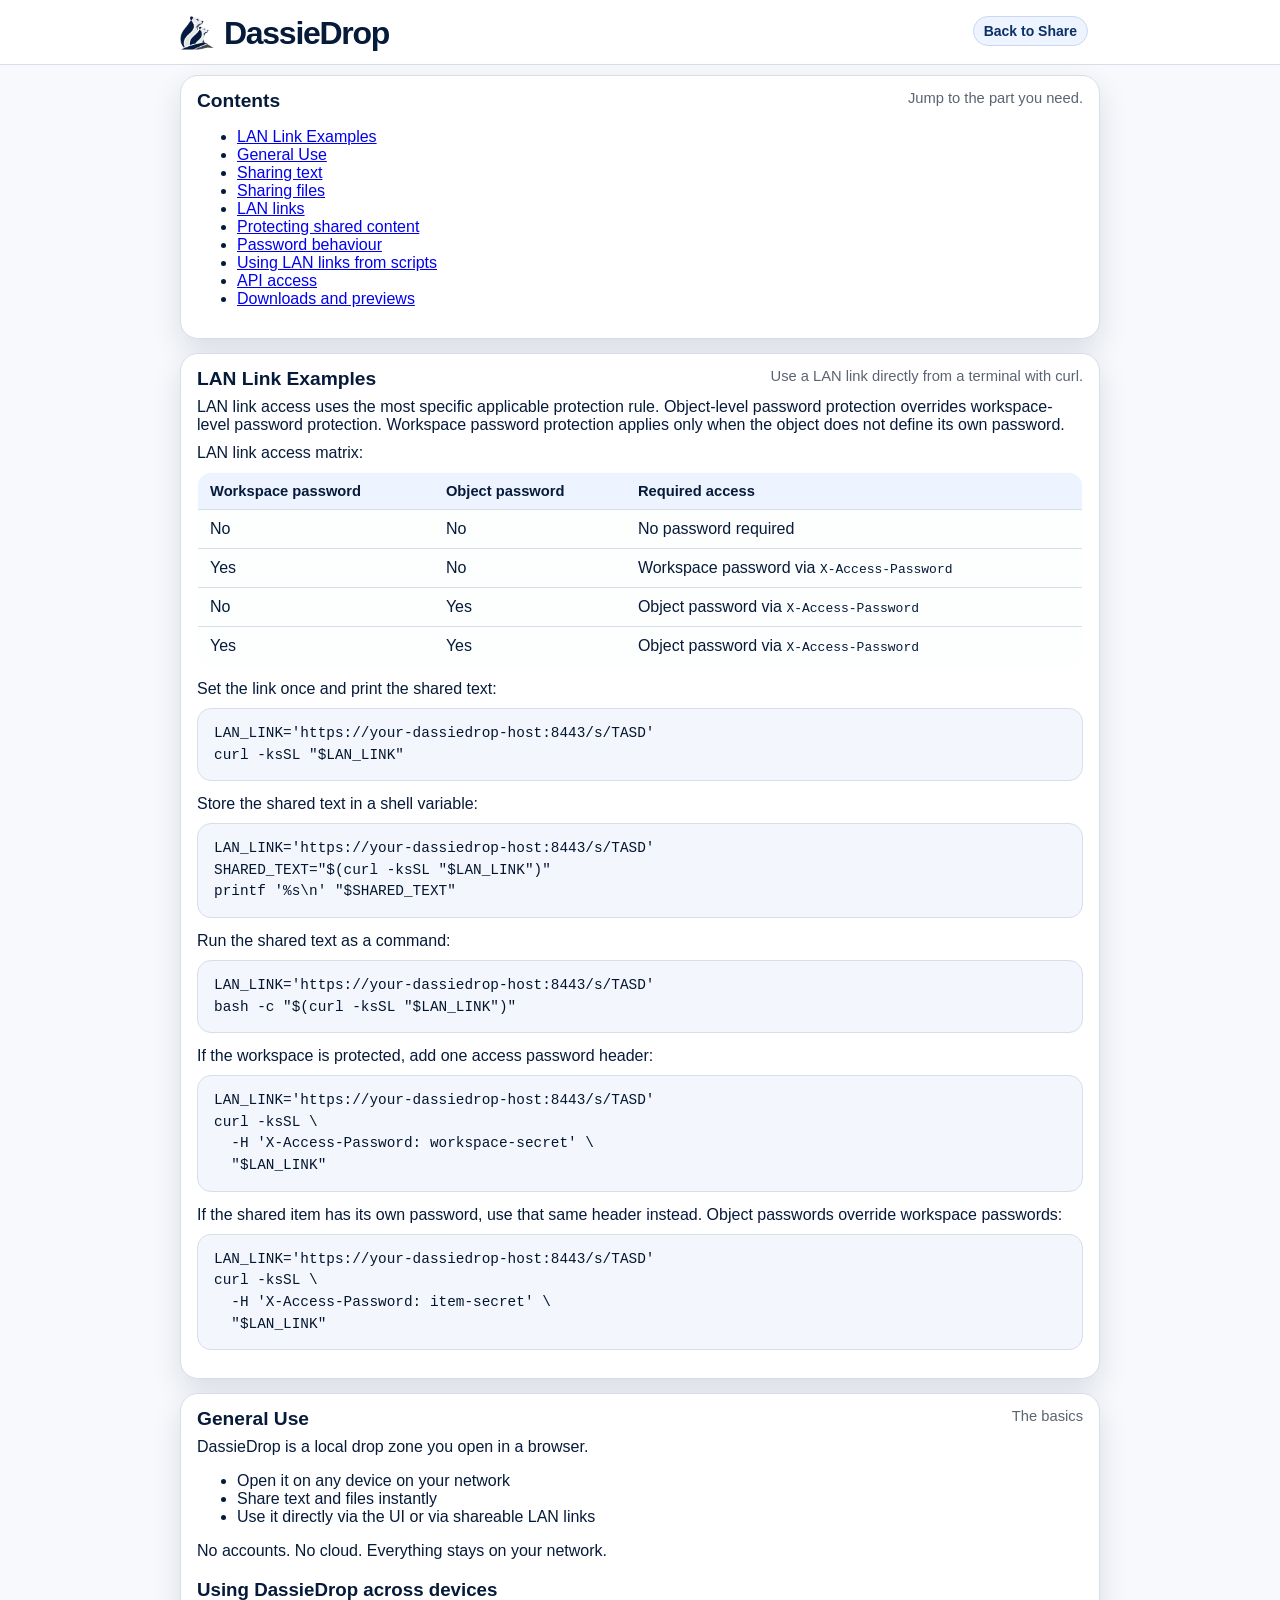
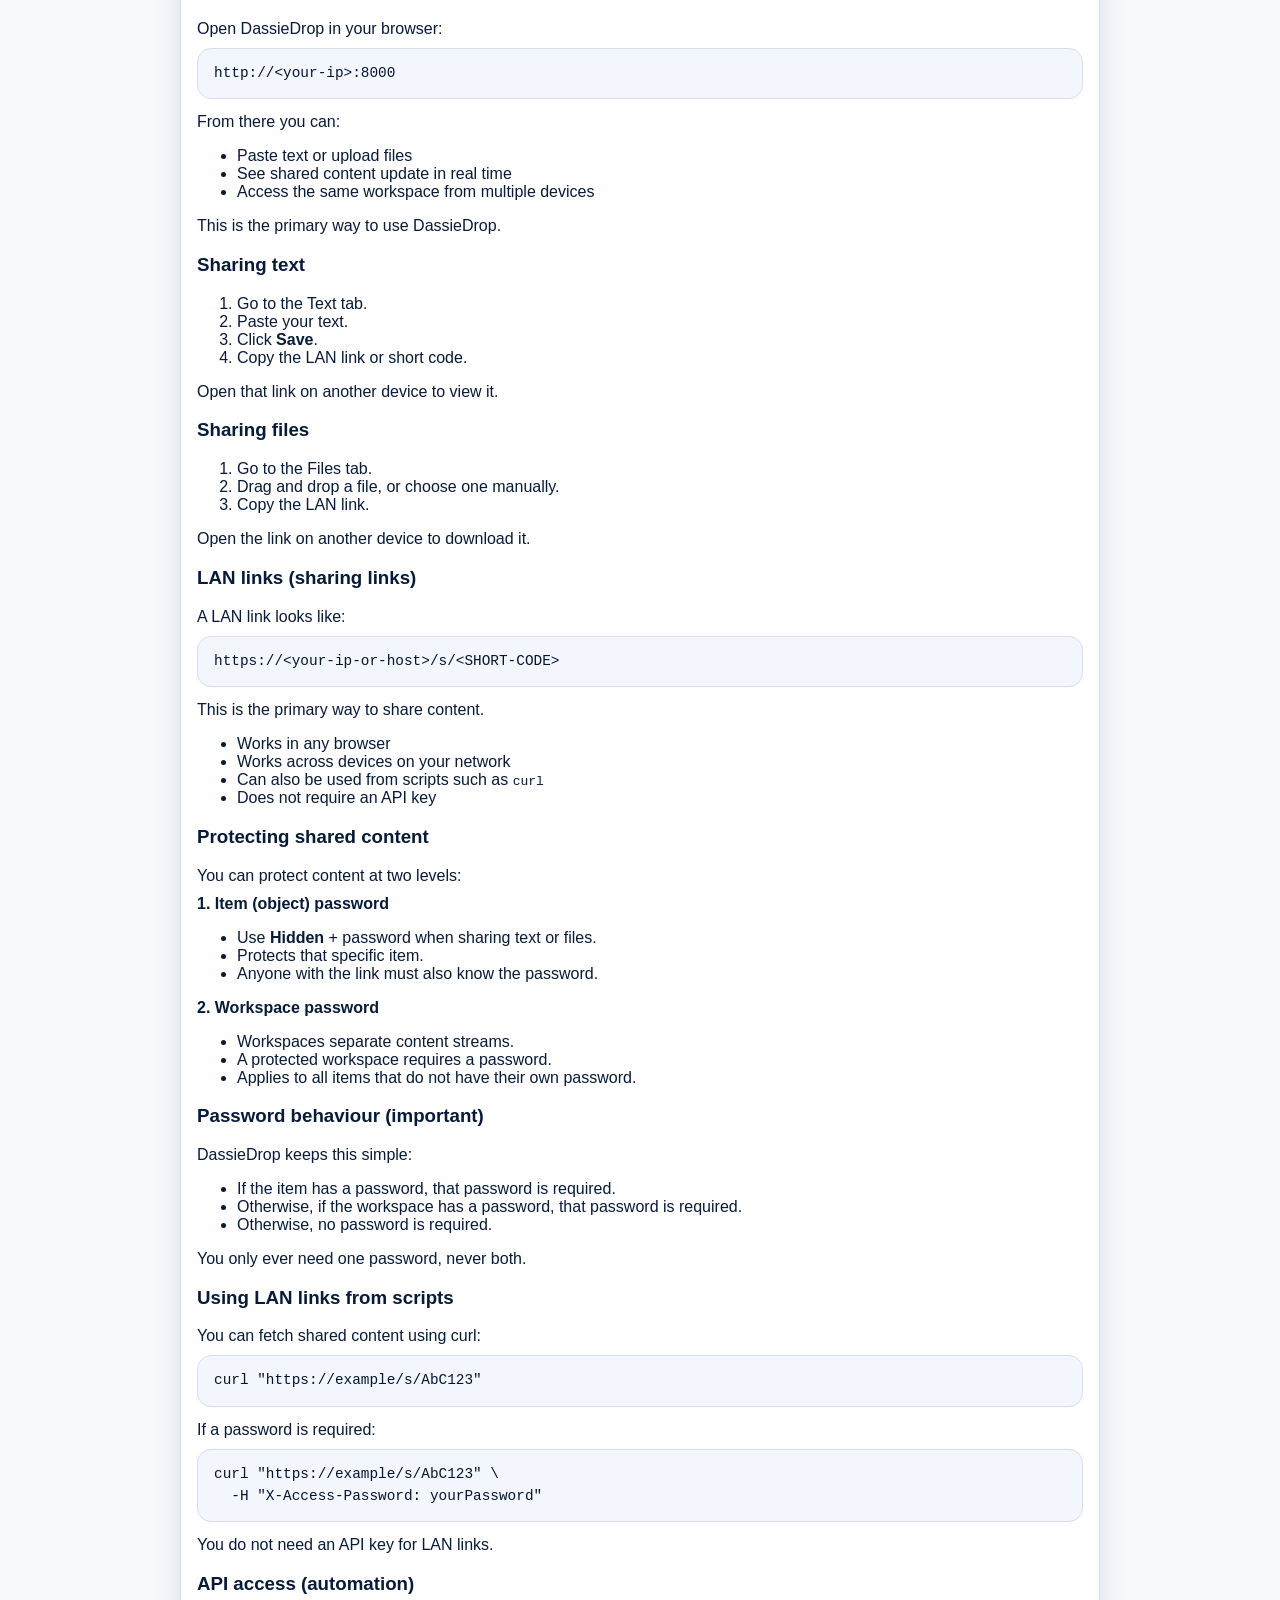
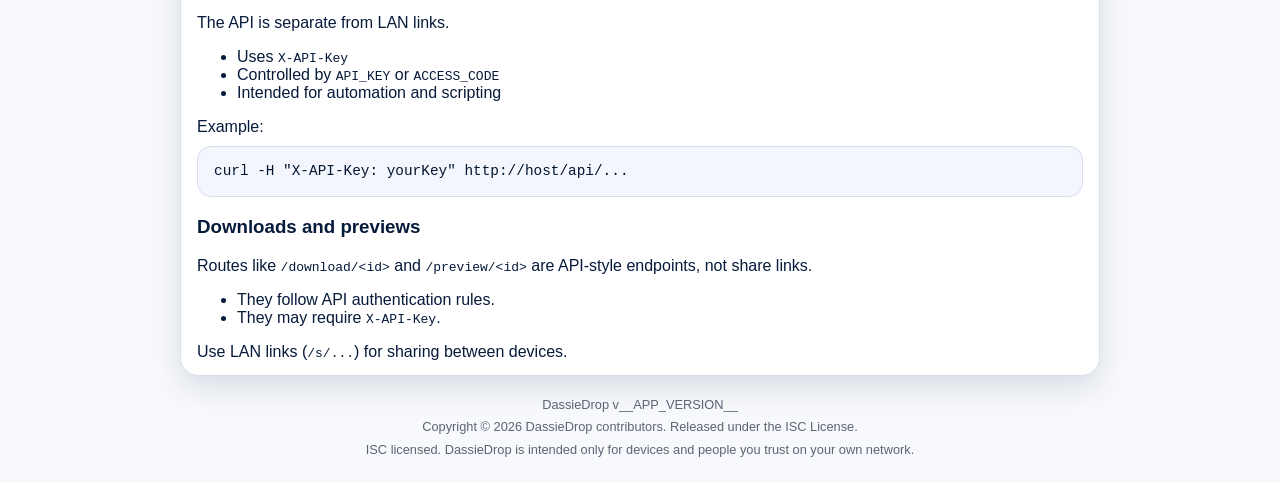
==== templates/help.html @ 793bd79f "Improve help page structure and guidance" ====
<!doctype html>
<html lang="en">
<head>
  <meta charset="utf-8">
  <meta name="viewport" content="width=device-width, initial-scale=1">
  <title>DassieDrop Help</title>
  <meta name="dassiedrop-csrf-token" content="__CSRF_TOKEN__">
  <link rel="icon" type="image/png" href="/assets/DassieDrop-dassie-icon.png">
  <link rel="stylesheet" href="/assets/app.css">
</head>
<body>
<div class="header-bar">
  <main class="shell shell-header">
    <section class="hero">
      <div class="hero-top">
        <div class="hero-copy">
          <div class="hero-title-row hero-title-row-workspace">
            <div class="hero-brand-row">
              <a class="hero-brand-link" href="https://github.com/vossie/DassieDrop" target="_blank" rel="noreferrer">
                <img class="hero-mark" src="/assets/DassieDrop-dassie-icon.png" alt="">
                <span class="hero-title-text">DassieDrop</span>
              </a>
            </div>
            <div class="workspace-selector-wrap">
              <a class="workspace-pill" href="/" aria-label="Back to main share page" title="Back to main share page">
                <span class="workspace-pill-label">Back to Share</span>
              </a>
            </div>
          </div>
          <h1 class="sr-only">DassieDrop Help</h1>
        </div>
      </div>
    </section>
  </main>
</div>

<main class="shell">
  <section class="grid">
    <article class="panel tab-panel help-panel">
      <div class="panel-title help-panel-title">
        <h2>Contents</h2>
        <div class="meta">Jump to the part you need.</div>
      </div>
      <div class="help-copy">
        <ul>
          <li><a href="#lan-link-examples">LAN Link Examples</a></li>
          <li><a href="#general-use">General Use</a></li>
          <li><a href="#sharing-text">Sharing text</a></li>
          <li><a href="#sharing-files">Sharing files</a></li>
          <li><a href="#lan-links">LAN links</a></li>
          <li><a href="#protecting-shared-content">Protecting shared content</a></li>
          <li><a href="#password-behaviour">Password behaviour</a></li>
          <li><a href="#using-lan-links-from-scripts">Using LAN links from scripts</a></li>
          <li><a href="#api-access">API access</a></li>
          <li><a href="#downloads-and-previews">Downloads and previews</a></li>
        </ul>
      </div>
    </article>

    <article id="lan-link-examples" class="panel tab-panel help-panel">
      <div class="panel-title help-panel-title">
        <h2>LAN Link Examples</h2>
        <div class="meta">Use a LAN link directly from a terminal with curl.</div>
      </div>
      <div class="help-copy">
        <p>LAN link access uses the most specific applicable protection rule. Object-level password protection overrides workspace-level password protection. Workspace password protection applies only when the object does not define its own password.</p>

        <p>LAN link access matrix:</p>
        <table class="help-table">
          <thead>
            <tr>
              <th>Workspace password</th>
              <th>Object password</th>
              <th>Required access</th>
            </tr>
          </thead>
          <tbody>
            <tr>
              <td>No</td>
              <td>No</td>
              <td>No password required</td>
            </tr>
            <tr>
              <td>Yes</td>
              <td>No</td>
              <td>Workspace password via <code>X-Access-Password</code></td>
            </tr>
            <tr>
              <td>No</td>
              <td>Yes</td>
              <td>Object password via <code>X-Access-Password</code></td>
            </tr>
            <tr>
              <td>Yes</td>
              <td>Yes</td>
              <td>Object password via <code>X-Access-Password</code></td>
            </tr>
          </tbody>
        </table>

        <p>Set the link once and print the shared text:</p>
        <pre class="help-code"><code>LAN_LINK='https://your-dassiedrop-host:8443/s/TASD'
curl -ksSL "$LAN_LINK"</code></pre>

        <p>Store the shared text in a shell variable:</p>
        <pre class="help-code"><code>LAN_LINK='https://your-dassiedrop-host:8443/s/TASD'
SHARED_TEXT="$(curl -ksSL "$LAN_LINK")"
printf '%s\n' "$SHARED_TEXT"</code></pre>

        <p>Run the shared text as a command:</p>
        <pre class="help-code"><code>LAN_LINK='https://your-dassiedrop-host:8443/s/TASD'
bash -c "$(curl -ksSL "$LAN_LINK")"</code></pre>

        <p>If the workspace is protected, add one access password header:</p>
        <pre class="help-code"><code>LAN_LINK='https://your-dassiedrop-host:8443/s/TASD'
curl -ksSL \
  -H 'X-Access-Password: workspace-secret' \
  "$LAN_LINK"</code></pre>

        <p>If the shared item has its own password, use that same header instead. Object passwords override workspace passwords:</p>
        <pre class="help-code"><code>LAN_LINK='https://your-dassiedrop-host:8443/s/TASD'
curl -ksSL \
  -H 'X-Access-Password: item-secret' \
  "$LAN_LINK"</code></pre>
      </div>
    </article>

    <article id="general-use" class="panel tab-panel help-panel">
      <div class="panel-title help-panel-title">
        <h2>General Use</h2>
        <div class="meta">The basics</div>
      </div>
      <div class="help-copy">
        <p>DassieDrop is a local drop zone you open in a browser.</p>
        <ul>
          <li>Open it on any device on your network</li>
          <li>Share text and files instantly</li>
          <li>Use it directly via the UI or via shareable LAN links</li>
        </ul>
        <p>No accounts. No cloud. Everything stays on your network.</p>

        <h3>Using DassieDrop across devices</h3>
        <p>Open DassieDrop in your browser:</p>
        <pre class="help-code"><code>http://&lt;your-ip&gt;:8000</code></pre>
        <p>From there you can:</p>
        <ul>
          <li>Paste text or upload files</li>
          <li>See shared content update in real time</li>
          <li>Access the same workspace from multiple devices</li>
        </ul>
        <p>This is the primary way to use DassieDrop.</p>

        <h3 id="sharing-text">Sharing text</h3>
        <ol>
          <li>Go to the Text tab.</li>
          <li>Paste your text.</li>
          <li>Click <strong>Save</strong>.</li>
          <li>Copy the LAN link or short code.</li>
        </ol>
        <p>Open that link on another device to view it.</p>

        <h3 id="sharing-files">Sharing files</h3>
        <ol>
          <li>Go to the Files tab.</li>
          <li>Drag and drop a file, or choose one manually.</li>
          <li>Copy the LAN link.</li>
        </ol>
        <p>Open the link on another device to download it.</p>

        <h3 id="lan-links">LAN links (sharing links)</h3>
        <p>A LAN link looks like:</p>
        <pre class="help-code"><code>https://&lt;your-ip-or-host&gt;/s/&lt;SHORT-CODE&gt;</code></pre>
        <p>This is the primary way to share content.</p>
        <ul>
          <li>Works in any browser</li>
          <li>Works across devices on your network</li>
          <li>Can also be used from scripts such as <code>curl</code></li>
          <li>Does not require an API key</li>
        </ul>

        <h3 id="protecting-shared-content">Protecting shared content</h3>
        <p>You can protect content at two levels:</p>
        <p><strong>1. Item (object) password</strong></p>
        <ul>
          <li>Use <strong>Hidden</strong> + password when sharing text or files.</li>
          <li>Protects that specific item.</li>
          <li>Anyone with the link must also know the password.</li>
        </ul>
        <p><strong>2. Workspace password</strong></p>
        <ul>
          <li>Workspaces separate content streams.</li>
          <li>A protected workspace requires a password.</li>
          <li>Applies to all items that do not have their own password.</li>
        </ul>

        <h3 id="password-behaviour">Password behaviour (important)</h3>
        <p>DassieDrop keeps this simple:</p>
        <ul>
          <li>If the item has a password, that password is required.</li>
          <li>Otherwise, if the workspace has a password, that password is required.</li>
          <li>Otherwise, no password is required.</li>
        </ul>
        <p>You only ever need one password, never both.</p>

        <h3 id="using-lan-links-from-scripts">Using LAN links from scripts</h3>
        <p>You can fetch shared content using curl:</p>
        <pre class="help-code"><code>curl "https://example/s/AbC123"</code></pre>
        <p>If a password is required:</p>
        <pre class="help-code"><code>curl "https://example/s/AbC123" \
  -H "X-Access-Password: yourPassword"</code></pre>
        <p>You do not need an API key for LAN links.</p>

        <h3 id="api-access">API access (automation)</h3>
        <p>The API is separate from LAN links.</p>
        <ul>
          <li>Uses <code>X-API-Key</code></li>
          <li>Controlled by <code>API_KEY</code> or <code>ACCESS_CODE</code></li>
          <li>Intended for automation and scripting</li>
        </ul>
        <p>Example:</p>
        <pre class="help-code"><code>curl -H "X-API-Key: yourKey" http://host/api/...</code></pre>

        <h3 id="downloads-and-previews">Downloads and previews</h3>
        <p>Routes like <code>/download/&lt;id&gt;</code> and <code>/preview/&lt;id&gt;</code> are API-style endpoints, not share links.</p>
        <ul>
          <li>They follow API authentication rules.</li>
          <li>They may require <code>X-API-Key</code>.</li>
        </ul>
        <p>Use LAN links (<code>/s/...</code>) for sharing between devices.</p>
      </div>
    </article>
  </section>

  <footer class="app-footer" aria-label="Licensing and privacy notice">
    <p class="footer-line">
      DassieDrop v__APP_VERSION__
    </p>
    <p class="footer-line">
      Copyright © 2026 DassieDrop contributors. Released under the ISC License.
    </p>
    <p class="footer-line">
      ISC licensed. DassieDrop is intended only for devices and people you trust on your own network.
    </p>
  </footer>
</main>
</body>
</html>
---- assets/app.css ----
:root {
  --bg: #f7f9fc;
  --panel: #ffffff;
  --ink: #061a3a;
  --muted: #5b6472;
  --line: #d7deea;
  --accent: #0b2e63;
  --accent-strong: #061a3a;
  --danger: #b36a2e;
  --shadow: rgba(6, 26, 58, 0.12);
  --ring: #0b2e63;
}
* { box-sizing: border-box; }
body {
  margin: 0;
  font-family: Inter, Manrope, "SF Pro Display", "Segoe UI", sans-serif;
  background: var(--bg);
  color: var(--ink);
}
.header-bar {
  background: #ffffff;
  border-bottom: 1px solid var(--line);
}
.shell {
  max-width: 1100px;
  margin: 0 auto;
  padding: 24px;
}
main.shell {
  padding-top: 10px;
}
.shell-header {
  padding-top: 16px;
  padding-bottom: 16px;
}
.hero {
  padding: 4px 0 0;
  max-width: 920px;
  margin: 0 auto;
}
.hero-top {
  display: flex;
  align-items: center;
  justify-content: flex-start;
  gap: 12px 20px;
  flex-wrap: nowrap;
}
.hero-copy {
  flex: 1 1 auto;
  min-width: 0;
}
.hero-title-row {
  display: flex;
  align-items: center;
  gap: 12px;
  min-width: 0;
  flex-wrap: nowrap;
  width: 100%;
}
.hero-title-row-workspace {
  display: grid;
  grid-template-columns: auto minmax(0, 1fr) auto;
  align-items: center;
  column-gap: 12px;
}
.hero-brand-row {
  display: inline-flex;
  align-items: center;
  gap: 12px;
  flex: 0 0 auto;
  min-width: 0;
}
.hero-mark {
  display: block;
  width: 34px;
  height: 34px;
  object-fit: contain;
  flex: 0 0 auto;
}
.hero-title-text {
  display: inline-block;
  font-size: clamp(1.4rem, 2.6vw, 2rem);
  font-weight: 700;
  letter-spacing: -0.04em;
  line-height: 1;
  color: var(--ink);
}
h1 {
  margin: 0;
  font-size: clamp(1.35rem, 3vw, 2.15rem);
  line-height: 1;
  letter-spacing: -0.04em;
}
.sr-only {
  position: absolute;
  width: 1px;
  height: 1px;
  padding: 0;
  margin: -1px;
  overflow: hidden;
  clip: rect(0, 0, 0, 0);
  white-space: nowrap;
  border: 0;
}
.subhead {
  flex: 1 1 auto;
  min-width: 0;
  color: var(--muted);
  font-size: 0.94rem;
  line-height: 1.35;
  margin: 0;
  margin-left: auto;
  padding-top: 0;
  white-space: nowrap;
  text-align: right;
}
.hero-title-row-workspace .subhead {
  text-align: center;
}
.hero-input-row {
  flex: 0 1 280px;
}
.tabs .hero-input-row {
  flex: 0 1 280px;
}
.tabs .hero-input-row .inline-input {
  width: 100%;
}
.grid {
  display: block;
}
.tabs {
  display: flex;
  align-items: center;
  gap: 10px;
  margin: 6px 0 12px;
  flex-wrap: wrap;
  max-width: 920px;
  margin-left: auto;
  margin-right: auto;
}
.tabs-panel {
  padding: 12px 16px;
}
.tab-btn {
  min-width: 120px;
  gap: 8px;
  box-shadow: none;
  background: #eef2f7;
  color: var(--ink);
  border: 1px solid var(--line);
}
.tab-btn.has-update::after {
  content: "";
  width: 10px;
  height: 10px;
  border-radius: 999px;
  background: #b36a2e;
  box-shadow: 0 0 0 3px rgba(179, 106, 46, 0.16);
  flex: 0 0 auto;
}
.tab-btn.active.has-update::after {
  background: #b36a2e;
  box-shadow: 0 0 0 3px rgba(255, 255, 255, 0.3);
}
.tab-btn:hover {
  background: #e4ebf4;
}
.tab-btn.active {
  background: var(--accent);
  color: #fff;
  border-color: transparent;
  box-shadow: 0 10px 24px rgba(6, 26, 58, 0.16);
}
.panel {
  background: var(--panel);
  border: 1px solid var(--line);
  border-radius: 18px;
  padding: 14px 16px;
  box-shadow: 0 12px 30px var(--shadow);
}
.panel.tab-panel.hidden {
  display: none;
}
.tab-panel {
  max-width: 920px;
  margin: 0 auto 14px;
}
.hero-brand-link {
  display: inline-flex;
  align-items: center;
  gap: 10px;
  flex: 0 0 auto;
  line-height: 1;
  text-decoration: none;
  color: inherit;
  transform: translateY(2px);
}
.workspace-pill {
  display: inline-flex;
  align-items: center;
  justify-content: center;
  gap: 6px;
  min-height: 30px;
  padding: 4px 10px;
  border-radius: 999px;
  border: 1px solid #c8d8f0;
  background: #eef4ff;
  color: #0b2f66;
  text-decoration: none;
  font-size: 14px;
  font-weight: 600;
  line-height: 1.2;
  box-shadow: none;
  transition: background 120ms ease, color 120ms ease, border-color 120ms ease;
  cursor: pointer;
  align-self: center;
  margin-left: auto;
  flex: 0 0 auto;
  max-width: 100%;
}
.workspace-selector-wrap {
  position: relative;
  display: inline-flex;
  justify-self: end;
}
.workspace-pill-label {
  display: inline-block;
  min-width: 0;
  overflow: hidden;
  text-overflow: ellipsis;
  white-space: nowrap;
}
.workspace-selector-hint {
  position: absolute;
  right: 0;
  top: calc(100% + 10px);
  max-width: 220px;
  padding: 8px 10px;
  border-radius: 12px;
  background: #0b2f66;
  color: #fff;
  font-size: 0.82rem;
  line-height: 1.3;
  box-shadow: 0 12px 24px rgba(6, 26, 58, 0.22);
  z-index: 3;
  transition: opacity 180ms ease, transform 180ms ease;
}
.workspace-selector-hint::after {
  content: "";
  position: absolute;
  right: 16px;
  bottom: 100%;
  width: 10px;
  height: 10px;
  background: #0b2f66;
  transform: rotate(45deg) translateY(4px);
}
.workspace-selector-hint.fade-out {
  opacity: 0;
  transform: translateY(4px);
}
.workspace-pill:hover {
  background: #e2edff;
  color: #0b2f66;
  border-color: #c8d8f0;
}
.app-footer {
  max-width: 920px;
  margin: 4px auto 0;
  padding: 6px 4px 0;
  color: var(--muted);
  font-size: 0.8rem;
  line-height: 1.45;
  text-align: center;
}
.footer-line {
  margin: 0;
}
.footer-line + .footer-line {
  margin-top: 4px;
}
.footer-link {
  color: var(--accent);
  text-decoration: none;
  font-weight: 600;
}
.footer-link:hover {
  text-decoration: underline;
}
.panel h2 {
  margin: 0 0 6px;
  font-size: 1.2rem;
}
.meta {
  color: var(--muted);
  font-size: 0.92rem;
}
.panel-title {
  display: flex;
  align-items: baseline;
  justify-content: space-between;
  gap: 12px;
  margin-bottom: 8px;
}
.panel-title h2 {
  margin: 0;
}
.help-panel-title {
  align-items: flex-start;
}
.help-copy p {
  margin: 0 0 10px;
  color: var(--ink);
}
.help-copy p:last-child {
  margin-bottom: 0;
}
.help-code {
  margin: 0 0 14px;
  padding: 14px 16px;
  border: 1px solid var(--line);
  border-radius: 14px;
  background: #f3f7fd;
  color: #04152f;
  overflow-x: auto;
  font: 0.9rem/1.5 "SFMono-Regular", Consolas, "Liberation Mono", Menlo, monospace;
}
.help-code code {
  font: inherit;
  white-space: pre;
}
.help-table {
  width: 100%;
  margin: 0 0 14px;
  border-collapse: collapse;
  border: 1px solid var(--line);
  border-radius: 14px;
  overflow: hidden;
  background: #fdfefe;
}
.help-table th,
.help-table td {
  padding: 10px 12px;
  border-bottom: 1px solid var(--line);
  text-align: left;
  vertical-align: top;
}
.help-table th {
  background: #eef4ff;
  color: var(--accent-strong);
  font-size: 0.92rem;
}
.help-table tr:last-child td {
  border-bottom: 0;
}
.text-editor-wrap {
  position: relative;
}
textarea, .rich-editor {
  width: 100%;
  min-height: 120px;
  resize: vertical;
  border: 1px solid var(--line);
  border-radius: 14px;
  background: #fdfefe;
  padding: 14px;
  font: inherit;
  color: #04152f;
  box-shadow: 0 0 0 0 rgba(11, 46, 99, 0);
  transition: border-color 140ms ease, box-shadow 140ms ease, background 140ms ease;
}
#sharedText {
  border-color: rgba(6, 26, 58, 0.5);
  background: #fff4a82b;
  padding-right: 68px;
}
.text-editor-wrap.clipboard-read-unavailable #sharedText {
  padding-right: 14px;
}
.paste-send-btn {
  position: absolute;
  top: 10px;
  right: 10px;
  width: 44px;
  height: 44px;
  min-width: 44px;
  padding: 0;
  border-radius: 14px;
  background: #ffffff;
  color: var(--accent);
  border: 1px solid #bcc8d8;
  box-shadow: none;
  z-index: 1;
}
.text-editor-wrap.clipboard-read-unavailable .paste-send-btn {
  display: none;
}
.paste-send-btn:hover {
  background: #f4f7fb;
}
.paste-send-icon {
  display: block;
  width: 24px;
  height: 24px;
  object-fit: contain;
}
.rich-editor {
  overflow: auto;
  white-space: pre-wrap;
}
.rich-editor:empty::before {
  content: attr(data-placeholder);
  color: #8590a3;
}
textarea:focus, .rich-editor:focus, input:focus {
  outline: 0;
  border-color: var(--accent-strong);
  box-shadow: 0 0 0 2px rgba(11, 46, 99, 0.28), 0 0 24px rgba(11, 46, 99, 0.22);
}
button, .file-label, .file-link {
  display: inline-flex;
  align-items: center;
  justify-content: center;
  border: 0;
  border-radius: 999px;
  padding: 12px 18px;
  font: inherit;
  cursor: pointer;
  background: var(--accent);
  color: #fff;
  text-decoration: none;
  transition: transform 120ms ease, background 120ms ease;
  box-shadow: 0 10px 24px rgba(6, 26, 58, 0.16);
}
button:hover, .file-label:hover, .file-link:hover {
  background: var(--accent-strong);
  transform: translateY(-1px);
}
.danger {
  background: #fff;
  color: var(--danger);
  border: 1px solid rgba(179, 106, 46, 0.35);
  box-shadow: none;
}
.danger:hover {
  background: #fff8f1;
}
.row {
  display: flex;
  flex-wrap: wrap;
  gap: 10px;
  margin-top: 12px;
}
.row.stack {
  flex-direction: column;
  align-items: flex-start;
  gap: 12px;
}
.text-controls-row {
  align-items: center;
  gap: 12px;
}
.checkbox-row {
  display: inline-flex;
  align-items: center;
  gap: 10px;
  color: var(--muted);
  font-size: 0.95rem;
}
.checkbox-row input {
  width: 18px;
  height: 18px;
  accent-color: var(--accent);
}
.hidden-options {
  display: none;
  width: 100%;
}
.hidden-options.visible {
  display: block;
}
.text-controls-row .hidden-options {
  width: auto;
  flex: 1 1 320px;
}
.text-controls-row .inline-input {
  width: 100%;
}
.text-controls-row .file-label {
  flex: 0 0 auto;
}
.inline-input {
  width: min(100%, 320px);
  border: 1px solid var(--line);
  border-radius: 14px;
  background: #fff;
  padding: 12px 14px;
  font: inherit;
  color: #04152f;
  box-shadow: 0 0 0 0 rgba(11, 46, 99, 0);
  transition: border-color 140ms ease, box-shadow 140ms ease, background 140ms ease;
}
textarea::placeholder,
input::placeholder,
.rich-editor:empty::before {
  color: #5a6678;
}
@media (hover: hover) and (pointer: fine) {
  textarea:hover,
  .rich-editor:hover,
  .inline-input:hover {
    border-color: #0b2e63;
    box-shadow: 0 0 0 1px #0b2e63, 0 0 18px rgba(11, 46, 99, 0.14);
  }
}
input[type="file"] {
  display: none;
}
.status {
  margin-top: 12px;
  color: var(--muted);
  font-size: 0.95rem;
  opacity: 1;
  transition: opacity 260ms ease;
}
.status:empty {
  display: none;
}
.status.fading {
  opacity: 0;
}
.history-list {
  margin: 12px 0 0;
  padding: 0;
  list-style: none;
}
.history-item {
  margin-top: 12px;
  padding: 14px;
  border: 1px solid rgba(6, 26, 58, 0.5);
  border-radius: 18px;
  background: #fbfcfe;
  box-shadow: 0 0 0 0 rgba(11, 46, 99, 0);
  transition: border-color 140ms ease, box-shadow 140ms ease, background 140ms ease;
}
.history-item:first-child {
  margin-top: 0;
}
.history-head {
  display: block;
}
.history-actions {
  display: flex;
  gap: 8px;
  flex-wrap: wrap;
  margin-left: auto;
  padding-left: 20px;
}
.history-actions button, .history-actions a {
  padding: 8px 12px;
  font-size: 0.92rem;
}
.share-link {
  color: var(--accent-strong);
  text-decoration: none;
  font-size: 0.85rem;
  align-self: center;
  padding: 4px 0;
}
.share-link:hover {
  text-decoration: underline;
}
.history-item.copyable {
  cursor: pointer;
  -webkit-tap-highlight-color: transparent;
}
.history-item.copyable .entry-accordion-summary,
.history-item.copyable .entry-table .link-row th {
  display: none;
}
@media (hover: hover) and (pointer: fine) {
  .history-item:hover {
    border-color: #0b2e63;
    box-shadow: 0 0 0 1px #0b2e63, 0 0 18px rgba(11, 46, 99, 0.18);
  }
}
@media (hover: hover) and (pointer: fine) {
  .history-item.copyable:hover .text-card {
    border-color: #0b2e63;
    background: #fff4a8;
  }
}
.delete-btn {
  width: 42px;
  height: 42px;
  min-width: 42px;
  padding: 0;
  border-radius: 14px;
  font-size: 1.1rem;
  background: #fff;
  color: var(--accent);
  border: 0;
  box-shadow: none;
}
.delete-btn:hover {
  background: #f4f7fb;
  color: var(--accent-strong);
}
.history-body {
  margin-top: 10px;
  white-space: pre-wrap;
  word-break: break-word;
  background: #fff;
  border: 1px solid var(--line);
  border-radius: 12px;
  padding: 12px;
  color: #04152f;
}
.text-card-row {
  display: flex;
  align-items: center;
  justify-content: flex-start;
  gap: 8px;
  margin-top: 2px;
}
.text-card-label {
  display: flex;
  align-items: center;
  gap: 10px;
  margin: 0;
  padding-left: 14px;
  color: #04152f;
  font-size: 0.92rem;
  font-weight: 400;
  font-style: italic;
}
.copied-pill {
  display: inline-flex;
  align-items: center;
  border-radius: 999px;
  padding: 4px 10px;
  background: #7ee787;
  color: #0b1f14;
  font-size: 0.78rem;
  font-weight: 700;
  letter-spacing: 0;
}
.entry-table {
  width: 100%;
  border-collapse: separate;
  border-spacing: 0;
  margin-bottom: 12px;
  overflow: hidden;
  border: 1px solid var(--line);
  border-radius: 16px;
  background: #ffffff;
}
.entry-table th,
.entry-table td {
  padding: 10px 14px;
  border-bottom: 1px solid rgba(215, 222, 234, 0.9);
  text-align: left;
  vertical-align: top;
  font-size: 0.9rem;
}
.entry-table tr:last-child th,
.entry-table tr:last-child td {
  border-bottom: 0;
}
.entry-table th {
  width: 118px;
  color: var(--muted);
  font-weight: 700;
}
.entry-table td {
  color: var(--ink);
}
.entry-table .link-row th,
.entry-table .link-row td,
.entry-table td.link-cell {
  vertical-align: middle;
}
.entry-table .link-row th,
.entry-table .link-row td {
  padding-top: 8px;
  padding-bottom: 8px;
}
.entry-table a {
  color: var(--accent);
  text-decoration: none;
  word-break: break-all;
}
.entry-table a:hover {
  text-decoration: underline;
}
.share-link-row {
  display: grid;
  grid-template-columns: auto minmax(0, 1fr);
  align-items: center;
  gap: 10px;
  width: 100%;
}
.share-link-copy {
  display: inline-flex;
  align-items: center;
  justify-content: center;
  width: 26px;
  height: 26px;
  min-width: 26px;
  min-height: 26px;
  padding: 0;
  border-radius: 10px;
  box-shadow: none;
  background: #eef2f7;
  color: var(--accent);
  border: 1px solid var(--line);
  flex: 0 0 auto;
  font-size: 0.8rem;
  line-height: 1;
}
.share-link-copy:hover {
  background: #e4ebf4;
}
.share-link-row a {
  display: flex;
  align-items: center;
  min-width: 0;
  line-height: 1.35;
  min-height: 26px;
}
.entry-accordion {
  margin-bottom: 12px;
  border: 1px solid var(--line);
  border-radius: 16px;
  background: #ffffff;
  overflow: hidden;
}
.entry-accordion summary {
  display: flex;
  align-items: center;
  gap: 12px;
  cursor: pointer;
  list-style: none;
  padding: 12px 14px;
  color: var(--muted);
  font-size: 0.9rem;
  font-weight: 700;
}
.entry-accordion-summary {
  flex: 0 0 auto;
}
.entry-accordion-meta {
  flex: 1 1 auto;
  min-width: 0;
  overflow: hidden;
  text-overflow: ellipsis;
  white-space: nowrap;
  color: var(--muted);
  font-size: 0.86rem;
  font-weight: 500;
}
.entry-accordion[open] .entry-accordion-meta {
  display: none;
}
.entry-accordion summary::-webkit-details-marker {
  display: none;
}
.entry-accordion summary::after {
  content: "+";
  color: var(--accent);
  font-size: 1rem;
  margin-left: auto;
}
.entry-accordion[open] summary::after {
  content: "-";
}
.entry-table-compact {
  margin-bottom: 0;
  border: 0;
  border-top: 1px solid rgba(215, 222, 234, 0.9);
  border-radius: 0;
  background: transparent;
}
.text-card {
  display: block;
  width: 100%;
  min-height: 0;
  max-height: 14.5rem;
  overflow: auto;
  margin-top: 0;
  border: 1px solid var(--line);
  border-radius: 16px;
  background: #fff4a82b;
  padding: 10px 14px;
  color: var(--ink);
  box-shadow: none;
  transition: transform 120ms ease, background 120ms ease, border-color 120ms ease;
  line-height: 1.65;
}
.text-card.flash-copy {
  animation: copiedFlash 1.25s ease;
}
.text-card.masked {
  display: flex;
  align-items: center;
  letter-spacing: 0.04em;
  min-height: 0;
  line-height: 1.65;
  padding: 10px 14px;
}
@keyframes copiedFlash {
  0% {
    background: #f2f6fb;
    border-color: #0b2e63;
    box-shadow: 0 0 0 0 rgba(11, 46, 99, 0.2);
  }
  35% {
    background: #fff7bf;
    border-color: #0b2e63;
    box-shadow: 0 0 0 10px rgba(11, 46, 99, 0.06);
  }
  100% {
    background: #fff4a82b;
    border-color: var(--line);
    box-shadow: 0 0 0 0 rgba(11, 46, 99, 0);
  }
}
.text-card-actions {
  display: flex;
  align-items: center;
  justify-content: flex-end;
  gap: 6px;
  margin-left: auto;
  flex: 0 0 auto;
}
.visibility-btn {
  font-size: 1rem;
}
.file-name {
  font-weight: 600;
  word-break: break-word;
}
.file-card {
  border: 1px solid var(--line);
  border-radius: 18px;
  background: linear-gradient(180deg, #fbfdff 0%, #f7fbff 100%);
  padding: 16px;
}
.file-card-top {
  display: flex;
  justify-content: space-between;
  align-items: flex-start;
  gap: 16px;
}
.file-card-top > :first-child {
  flex: 1 1 auto;
  min-width: 0;
}
.file-card-actions {
  display: flex;
  align-items: center;
  gap: 10px;
  flex-wrap: wrap;
  margin-left: auto;
}
.workspace-panel {
  max-width: 920px;
}
.workspace-item {
  background: #fbfcfe;
  cursor: pointer;
  transition: border-color 120ms ease, background 120ms ease;
}
.workspace-item:hover {
  background: #f4f8fc;
  border-color: #bcc8d8;
}
.workspace-row {
  display: flex;
  align-items: center;
  justify-content: space-between;
  gap: 16px;
  flex-wrap: wrap;
}
.workspace-details {
  flex: 1 1 260px;
  min-width: 0;
}
.workspace-meta {
  margin-top: 6px;
}
.workspace-input {
  width: min(100%, 420px);
}
.workspace-create-row {
  width: 100%;
}
.workspace-create-row .hidden-options {
  width: auto;
  flex: 1 1 320px;
}
.workspace-create-row .inline-input {
  width: 100%;
}
.workspace-auth-row {
  display: flex;
  flex-wrap: wrap;
  align-items: center;
  gap: 10px;
  margin-top: 12px;
}
.workspace-auth-label {
  flex: 1 1 100%;
}
.workspace-auth-input {
  width: min(100%, 320px);
}
.workspace-cancel-btn {
  background: #eef2f7;
  color: var(--ink);
  border: 1px solid var(--line);
  box-shadow: none;
}
.workspace-cancel-btn:hover {
  background: #e4ebf4;
}
.dropzone {
  margin-top: 12px;
  border: 2px dashed var(--line);
  border-radius: 14px;
  padding: 18px;
  text-align: center;
  color: var(--muted);
  background: #fff4a82b;
  transition: border-color 120ms ease, background 120ms ease, color 120ms ease;
}
.dropzone.active {
  border-color: var(--accent);
  background: rgba(18, 200, 244, 0.12);
  color: var(--ink);
}
.muted {
  color: var(--muted);
  font-size: 0.9rem;
}
@media (max-width: 720px) {
  .shell { padding: 18px; }
  .hero {
    padding-top: 6px;
  }
  .hero-top {
    align-items: flex-start;
    flex-wrap: wrap;
  }
  .hero-copy {
    width: 100%;
  }
  .hero-title-row {
    width: 100%;
    flex-wrap: wrap;
    gap: 10px 12px;
  }
  .hero-title-row-workspace {
    display: grid;
    grid-template-columns: minmax(0, 1fr) auto;
    align-items: center;
    column-gap: 10px;
  }
  .hero-brand-row {
    width: 100%;
    flex-wrap: nowrap;
  }
  .hero-mark {
    width: 32px;
    height: 32px;
  }
  .hero-title-text {
    font-size: 1.7rem;
  }
  .subhead {
    width: 100%;
    flex-basis: 100%;
    white-space: normal;
    margin-left: 0;
    text-align: center;
  }
  .workspace-pill {
    margin-left: 0;
    max-width: min(44vw, 180px);
  }
  .workspace-selector-wrap {
    justify-self: auto;
  }
  .workspace-selector-hint {
    right: 0;
    max-width: min(70vw, 220px);
  }
  .hero-input-row {
    flex-basis: 100%;
  }
  .hero-input-row .inline-input {
    width: 100%;
  }
  .text-controls-row {
    align-items: stretch;
  }
  .text-controls-row .hidden-options {
    flex-basis: 100%;
    width: 100%;
  }
  .app-footer {
    font-size: 0.76rem;
    padding-top: 4px;
  }
  .text-card-row {
    align-items: center;
    gap: 12px;
  }
  .text-card-actions {
    margin-left: auto;
  }
  .panel-title {
    align-items: flex-start;
    flex-direction: column;
  }
  .file-card-top {
    flex-direction: column;
  }
  .entry-accordion summary {
    align-items: flex-start;
  }
  .file-card .entry-accordion-summary,
  .file-card .entry-table th {
    display: none;
  }
  .entry-accordion-meta {
    white-space: normal;
    overflow: visible;
    text-overflow: clip;
    line-height: 1.35;
  }
  .file-card-actions {
    margin-left: 0;
  }
  .history-actions {
    padding-left: 0;
  }
  .entry-table th,
  .entry-table td {
    display: block;
    width: 100%;
  }
  .entry-table th {
    padding-bottom: 4px;
    border-bottom: 0;
  }
  .entry-table td {
    padding-top: 0;
  }
  .workspace-auth-input {
    width: 100%;
  }
  .workspace-auth-row button {
    flex: 1 1 140px;
  }
}
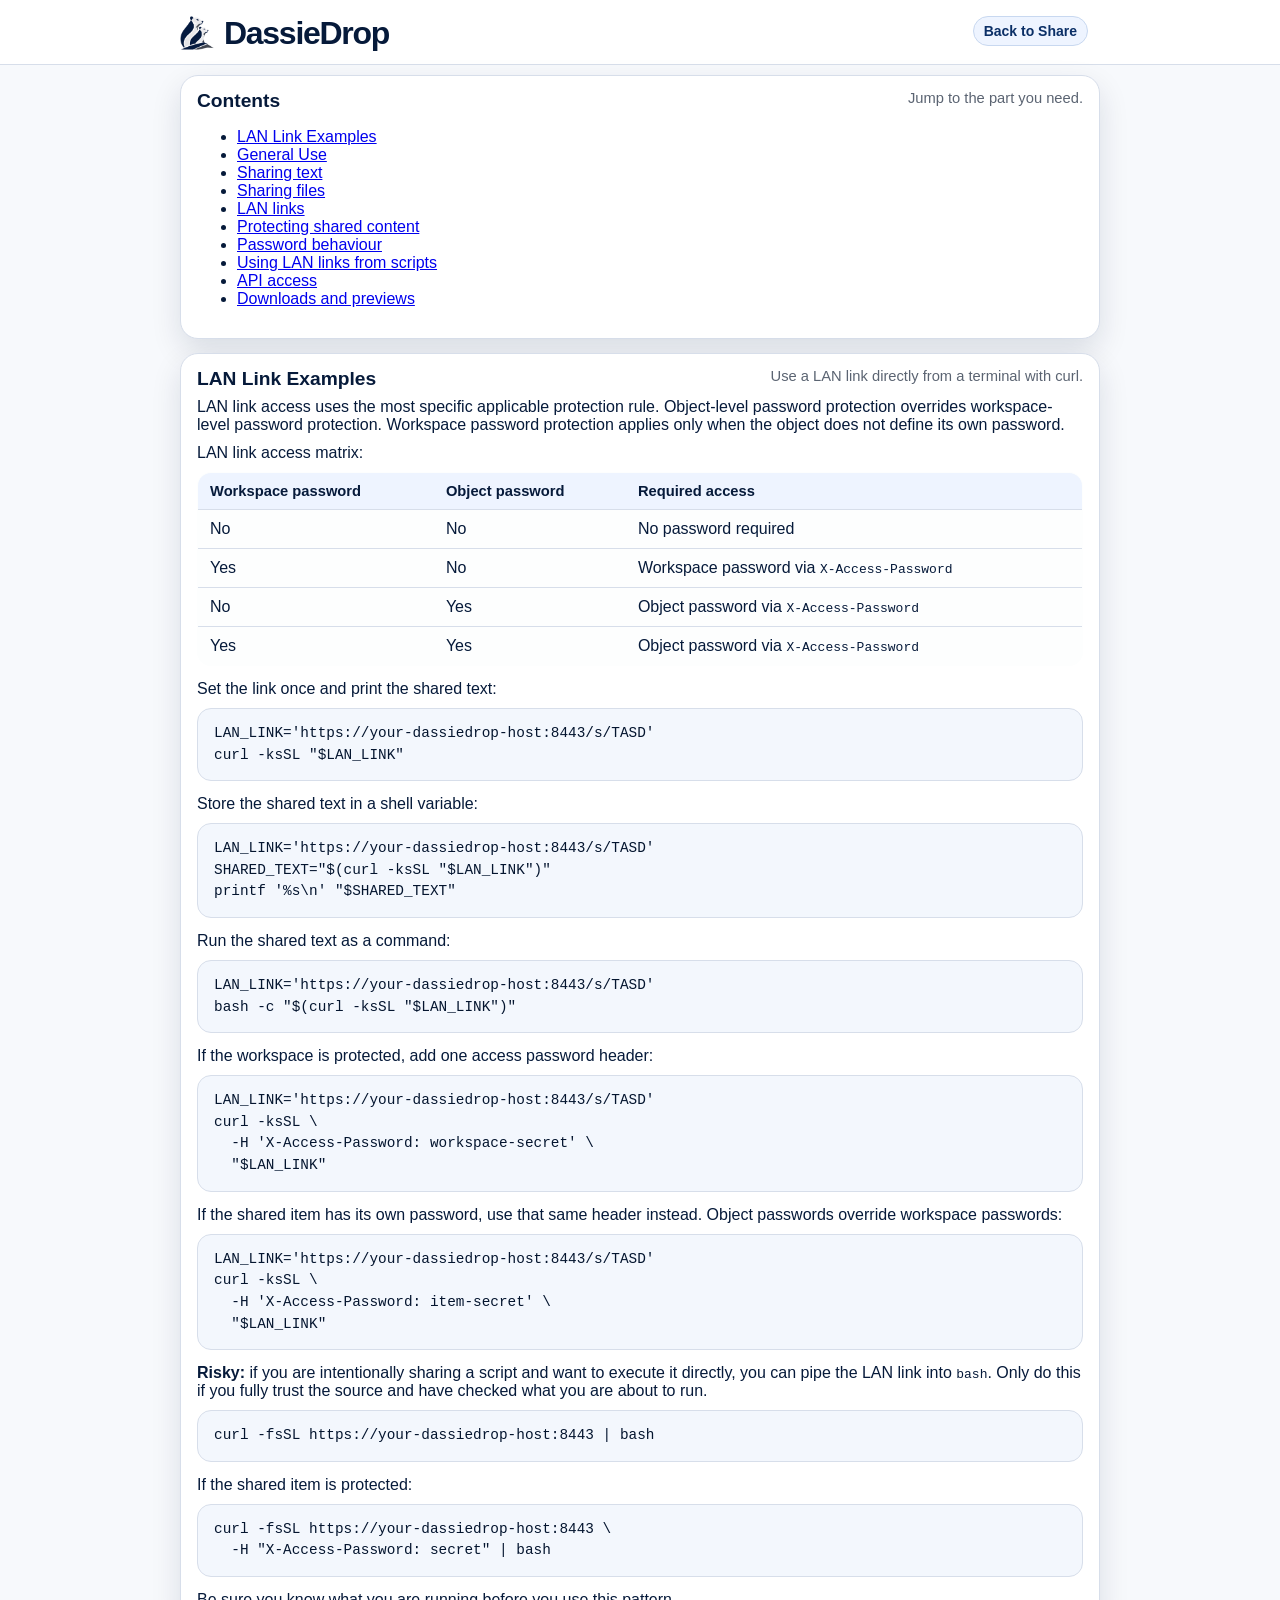
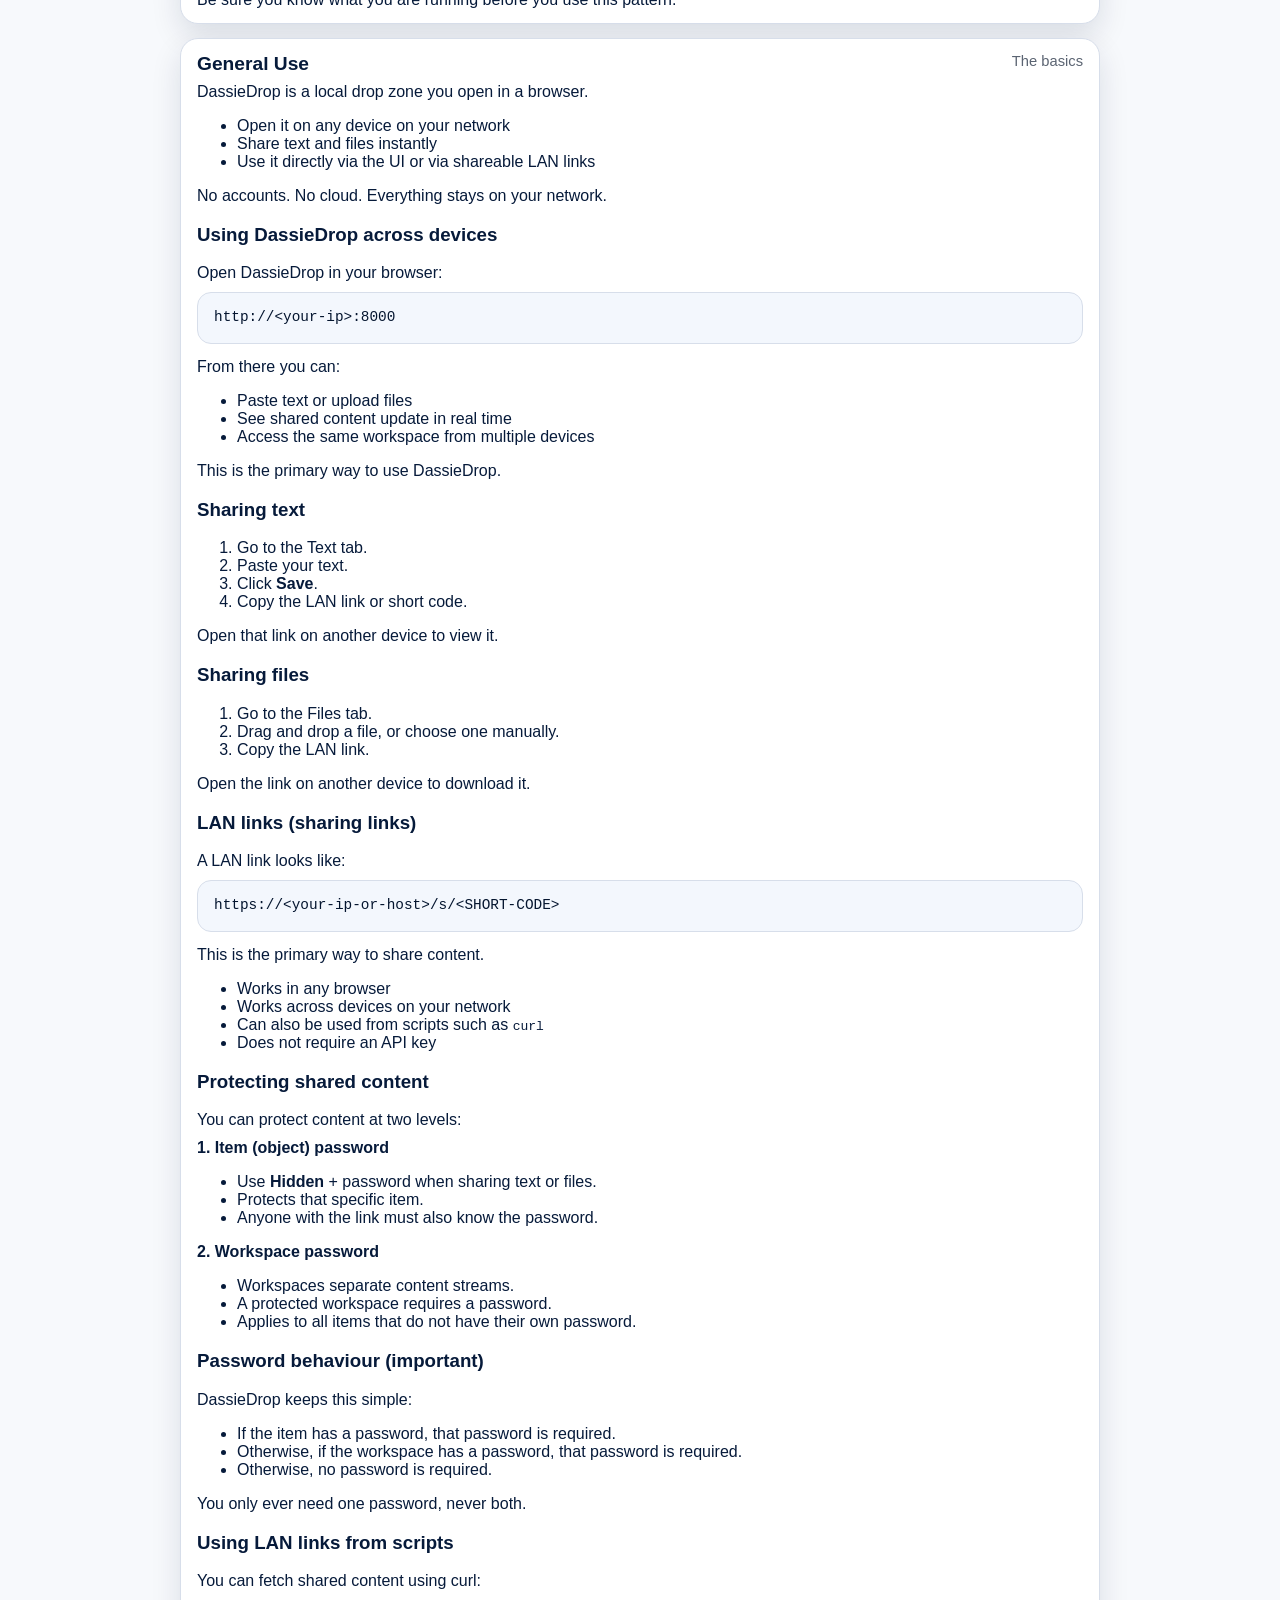
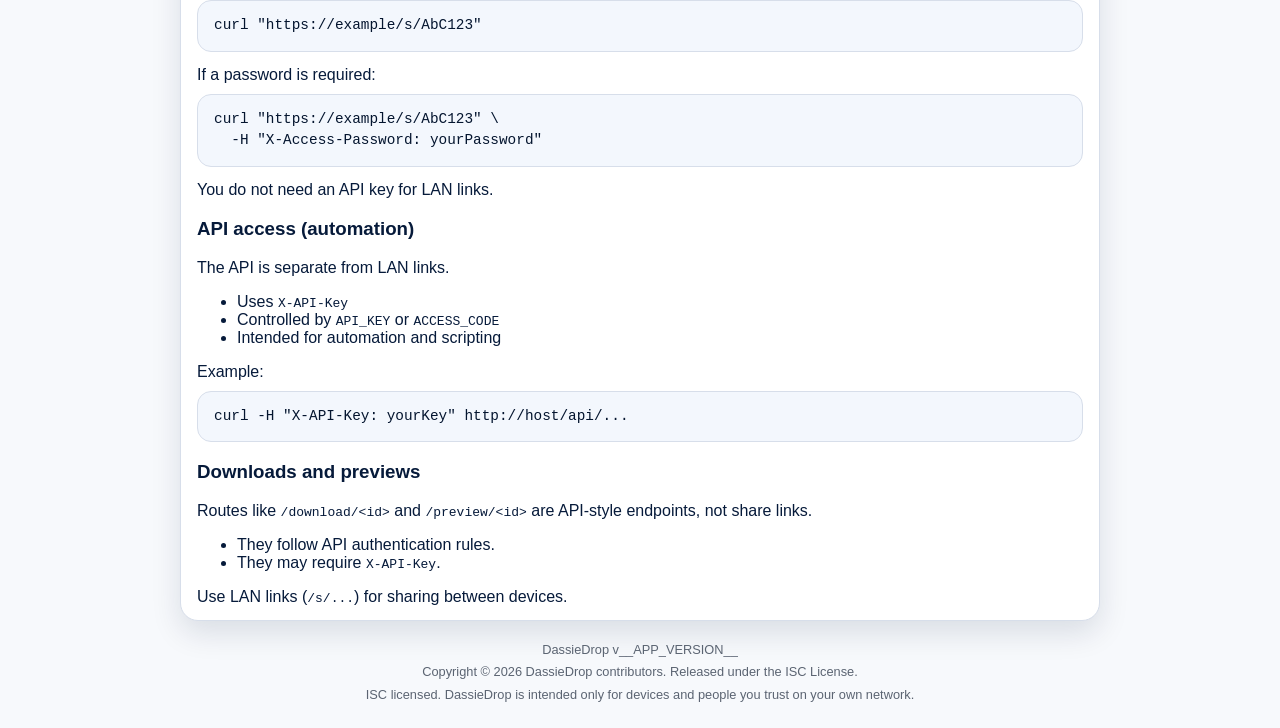
==== commit ab1f3f4d: "Refine help page content and layout" ====
--- a/templates/help.html
+++ b/templates/help.html
@@ -122,6 +122,14 @@
 curl -ksSL \
   -H 'X-Access-Password: item-secret' \
   "$LAN_LINK"</code></pre>
+
+        <p><strong>Risky:</strong> if you are intentionally sharing a script and want to execute it directly, you can pipe the LAN link into <code>bash</code>. Only do this if you fully trust the source and have checked what you are about to run.</p>
+        <pre class="help-code"><code>curl -fsSL https://your-dassiedrop-host:8443 | bash</code></pre>
+
+        <p>If the shared item is protected:</p>
+        <pre class="help-code"><code>curl -fsSL https://your-dassiedrop-host:8443 \
+  -H "X-Access-Password: secret" | bash</code></pre>
+        <p>Be sure you know what you are running before you use this pattern.</p>
       </div>
     </article>
 
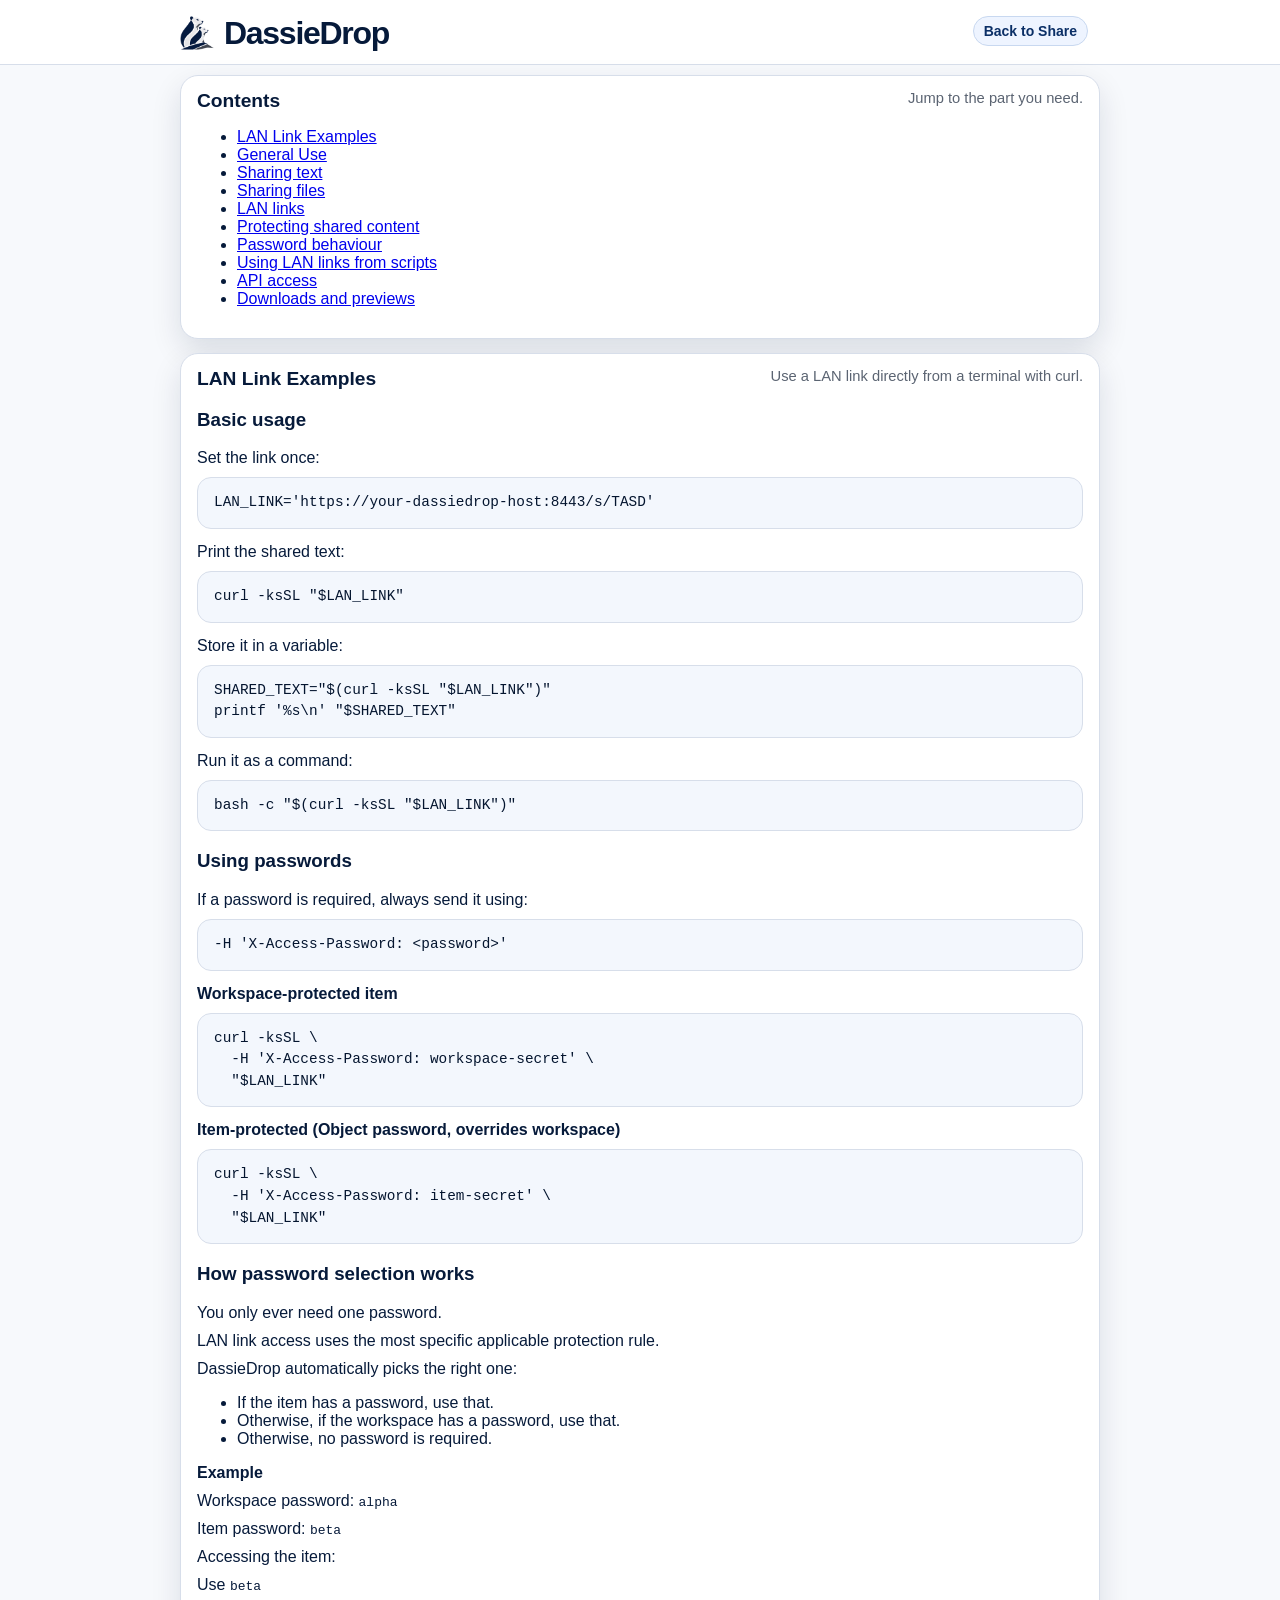
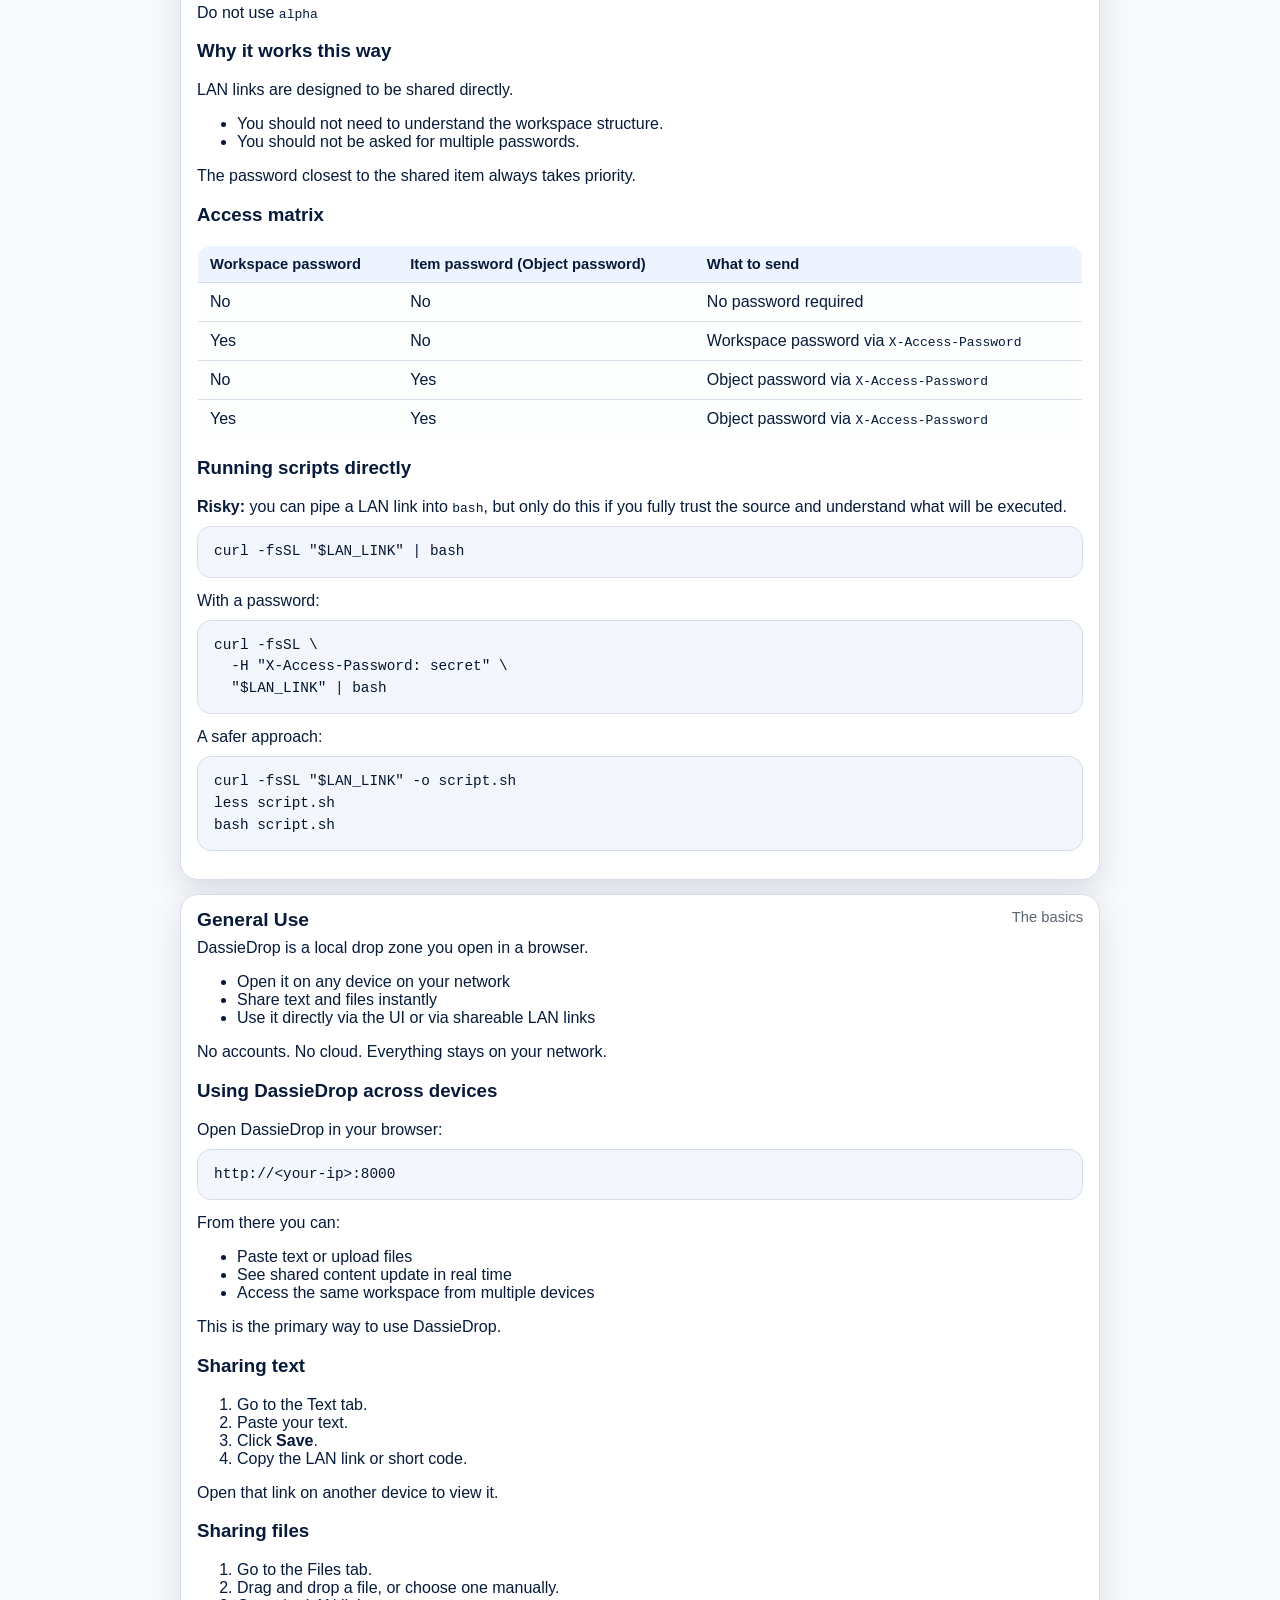
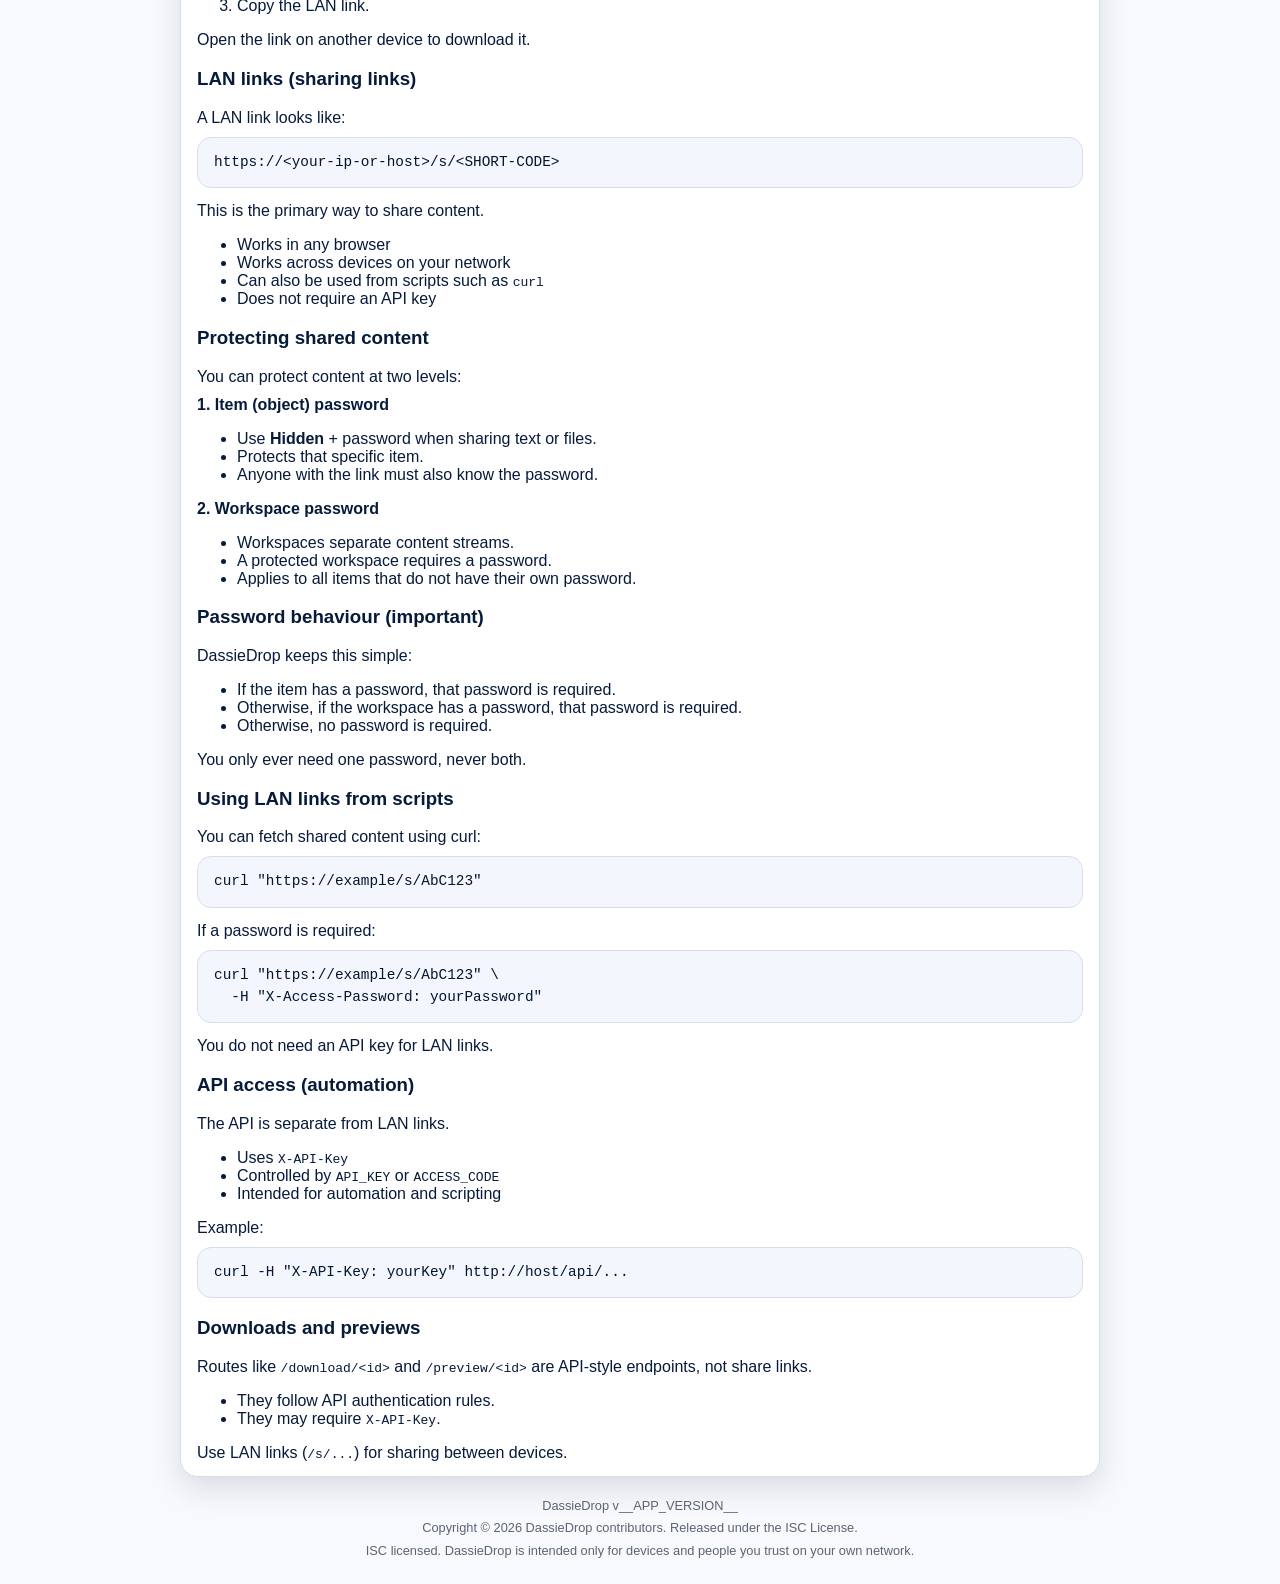
==== commit f4ce223a: "Rework LAN link help examples" ====
--- a/templates/help.html
+++ b/templates/help.html
@@ -63,15 +63,66 @@
         <div class="meta">Use a LAN link directly from a terminal with curl.</div>
       </div>
       <div class="help-copy">
-        <p>LAN link access uses the most specific applicable protection rule. Object-level password protection overrides workspace-level password protection. Workspace password protection applies only when the object does not define its own password.</p>
-
-        <p>LAN link access matrix:</p>
+        <h3>Basic usage</h3>
+        <p>Set the link once:</p>
+        <pre class="help-code"><code>LAN_LINK='https://your-dassiedrop-host:8443/s/TASD'</code></pre>
+
+        <p>Print the shared text:</p>
+        <pre class="help-code"><code>curl -ksSL "$LAN_LINK"</code></pre>
+
+        <p>Store it in a variable:</p>
+        <pre class="help-code"><code>SHARED_TEXT="$(curl -ksSL "$LAN_LINK")"
+printf '%s\n' "$SHARED_TEXT"</code></pre>
+
+        <p>Run it as a command:</p>
+        <pre class="help-code"><code>bash -c "$(curl -ksSL "$LAN_LINK")"</code></pre>
+
+        <h3>Using passwords</h3>
+        <p>If a password is required, always send it using:</p>
+        <pre class="help-code"><code>-H 'X-Access-Password: &lt;password&gt;'</code></pre>
+
+        <p><strong>Workspace-protected item</strong></p>
+        <pre class="help-code"><code>curl -ksSL \
+  -H 'X-Access-Password: workspace-secret' \
+  "$LAN_LINK"</code></pre>
+
+        <p><strong>Item-protected (Object password, overrides workspace)</strong></p>
+        <pre class="help-code"><code>curl -ksSL \
+  -H 'X-Access-Password: item-secret' \
+  "$LAN_LINK"</code></pre>
+
+        <h3>How password selection works</h3>
+        <p>You only ever need one password.</p>
+        <p>LAN link access uses the most specific applicable protection rule.</p>
+        <p>DassieDrop automatically picks the right one:</p>
+        <ul>
+          <li>If the item has a password, use that.</li>
+          <li>Otherwise, if the workspace has a password, use that.</li>
+          <li>Otherwise, no password is required.</li>
+        </ul>
+
+        <p><strong>Example</strong></p>
+        <p>Workspace password: <code>alpha</code></p>
+        <p>Item password: <code>beta</code></p>
+        <p>Accessing the item:</p>
+        <p>Use <code>beta</code></p>
+        <p>Do not use <code>alpha</code></p>
+
+        <h3>Why it works this way</h3>
+        <p>LAN links are designed to be shared directly.</p>
+        <ul>
+          <li>You should not need to understand the workspace structure.</li>
+          <li>You should not be asked for multiple passwords.</li>
+        </ul>
+        <p>The password closest to the shared item always takes priority.</p>
+
+        <h3>Access matrix</h3>
         <table class="help-table">
           <thead>
             <tr>
               <th>Workspace password</th>
-              <th>Object password</th>
-              <th>Required access</th>
+              <th>Item password (Object password)</th>
+              <th>What to send</th>
             </tr>
           </thead>
           <tbody>
@@ -98,38 +149,19 @@
           </tbody>
         </table>
 
-        <p>Set the link once and print the shared text:</p>
-        <pre class="help-code"><code>LAN_LINK='https://your-dassiedrop-host:8443/s/TASD'
-curl -ksSL "$LAN_LINK"</code></pre>
-
-        <p>Store the shared text in a shell variable:</p>
-        <pre class="help-code"><code>LAN_LINK='https://your-dassiedrop-host:8443/s/TASD'
-SHARED_TEXT="$(curl -ksSL "$LAN_LINK")"
-printf '%s\n' "$SHARED_TEXT"</code></pre>
-
-        <p>Run the shared text as a command:</p>
-        <pre class="help-code"><code>LAN_LINK='https://your-dassiedrop-host:8443/s/TASD'
-bash -c "$(curl -ksSL "$LAN_LINK")"</code></pre>
-
-        <p>If the workspace is protected, add one access password header:</p>
-        <pre class="help-code"><code>LAN_LINK='https://your-dassiedrop-host:8443/s/TASD'
-curl -ksSL \
-  -H 'X-Access-Password: workspace-secret' \
-  "$LAN_LINK"</code></pre>
-
-        <p>If the shared item has its own password, use that same header instead. Object passwords override workspace passwords:</p>
-        <pre class="help-code"><code>LAN_LINK='https://your-dassiedrop-host:8443/s/TASD'
-curl -ksSL \
-  -H 'X-Access-Password: item-secret' \
-  "$LAN_LINK"</code></pre>
-
-        <p><strong>Risky:</strong> if you are intentionally sharing a script and want to execute it directly, you can pipe the LAN link into <code>bash</code>. Only do this if you fully trust the source and have checked what you are about to run.</p>
-        <pre class="help-code"><code>curl -fsSL https://your-dassiedrop-host:8443 | bash</code></pre>
-
-        <p>If the shared item is protected:</p>
-        <pre class="help-code"><code>curl -fsSL https://your-dassiedrop-host:8443 \
-  -H "X-Access-Password: secret" | bash</code></pre>
-        <p>Be sure you know what you are running before you use this pattern.</p>
+        <h3>Running scripts directly</h3>
+        <p><strong>Risky:</strong> you can pipe a LAN link into <code>bash</code>, but only do this if you fully trust the source and understand what will be executed.</p>
+        <pre class="help-code"><code>curl -fsSL "$LAN_LINK" | bash</code></pre>
+
+        <p>With a password:</p>
+        <pre class="help-code"><code>curl -fsSL \
+  -H "X-Access-Password: secret" \
+  "$LAN_LINK" | bash</code></pre>
+
+        <p>A safer approach:</p>
+        <pre class="help-code"><code>curl -fsSL "$LAN_LINK" -o script.sh
+less script.sh
+bash script.sh</code></pre>
       </div>
     </article>
 
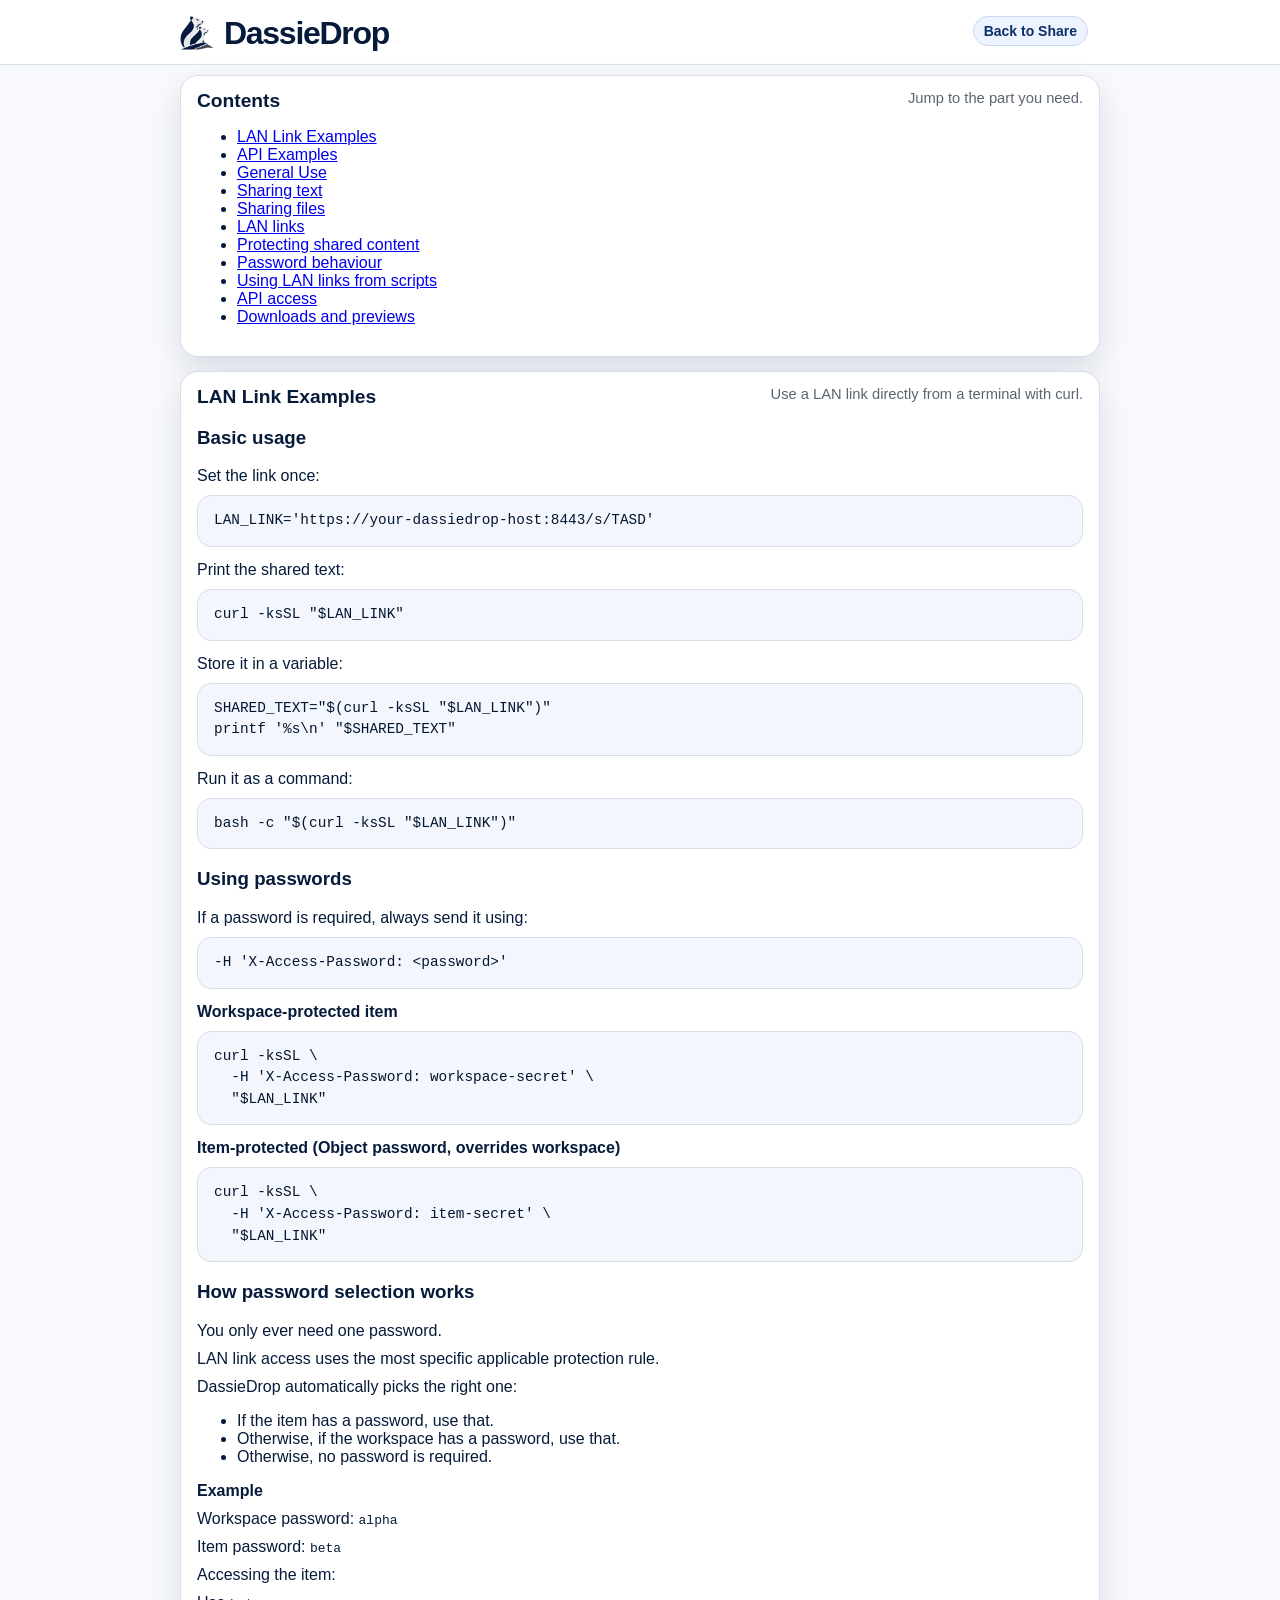
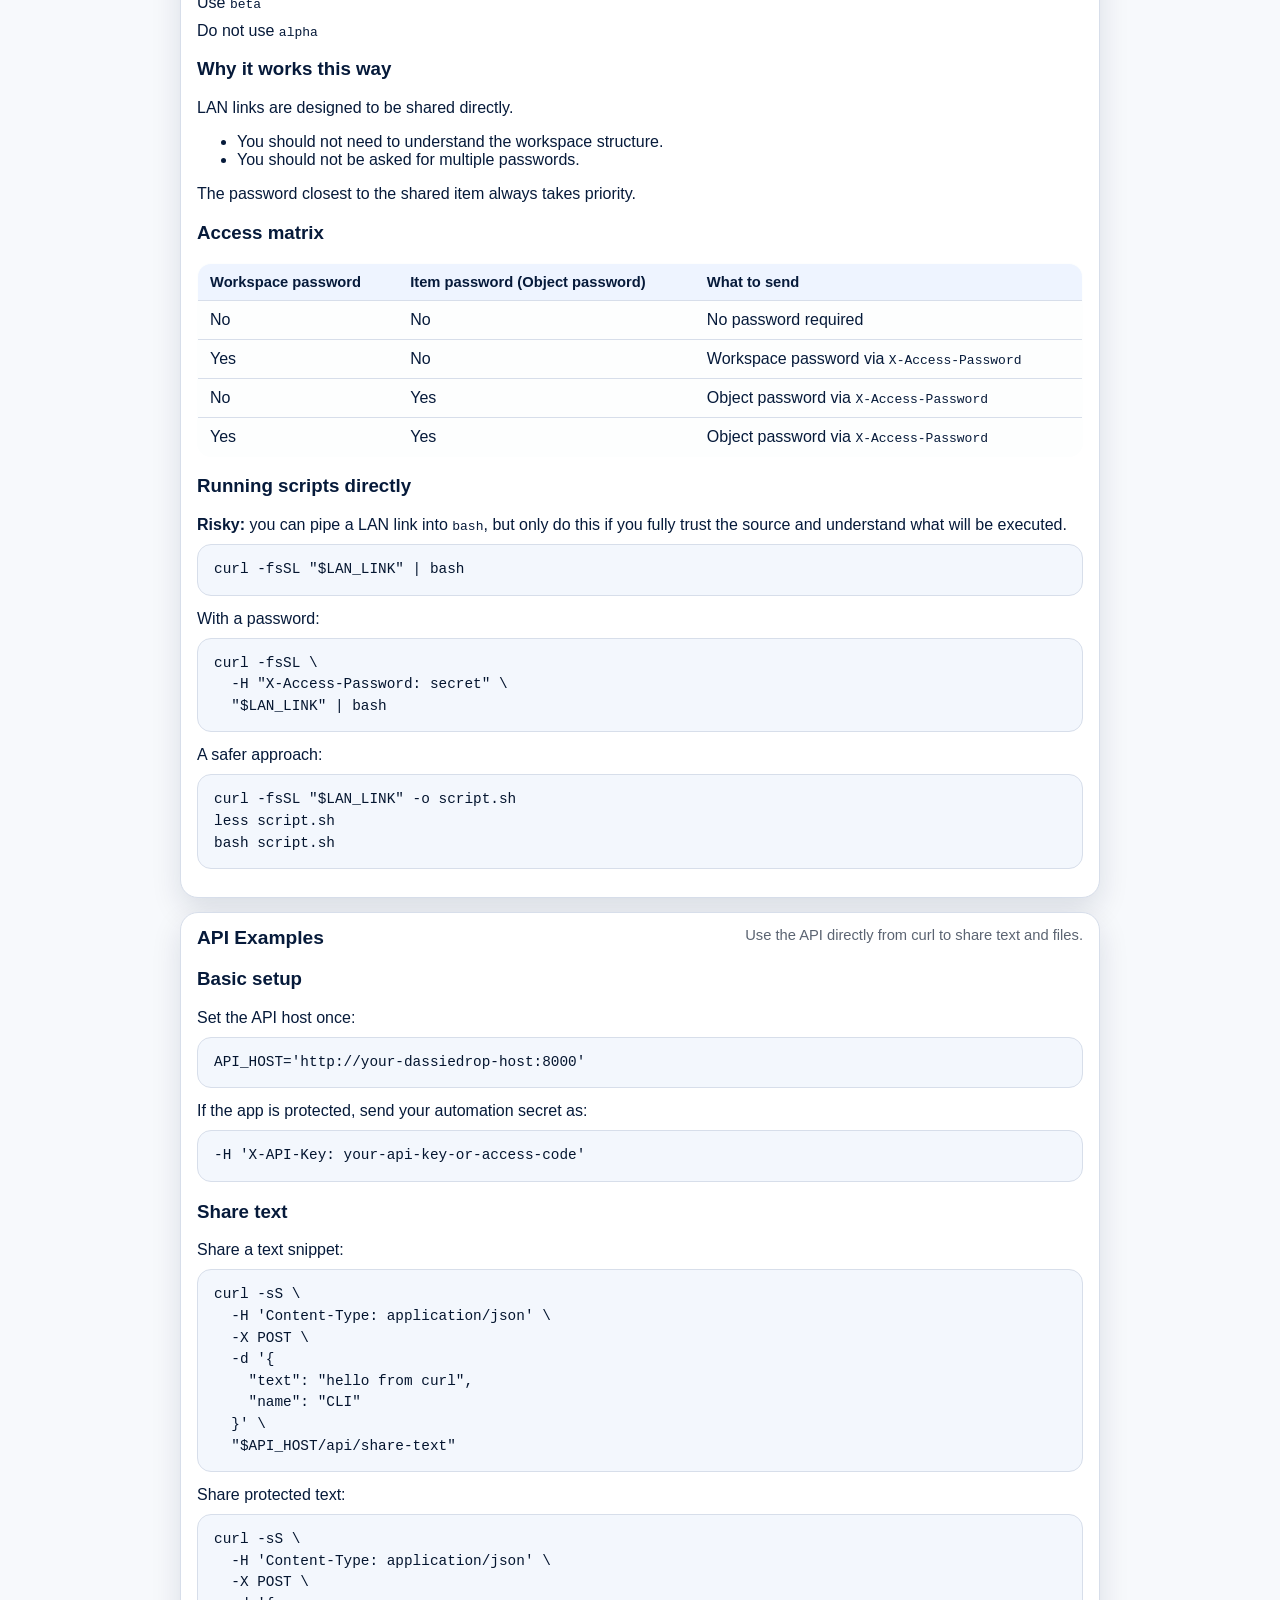
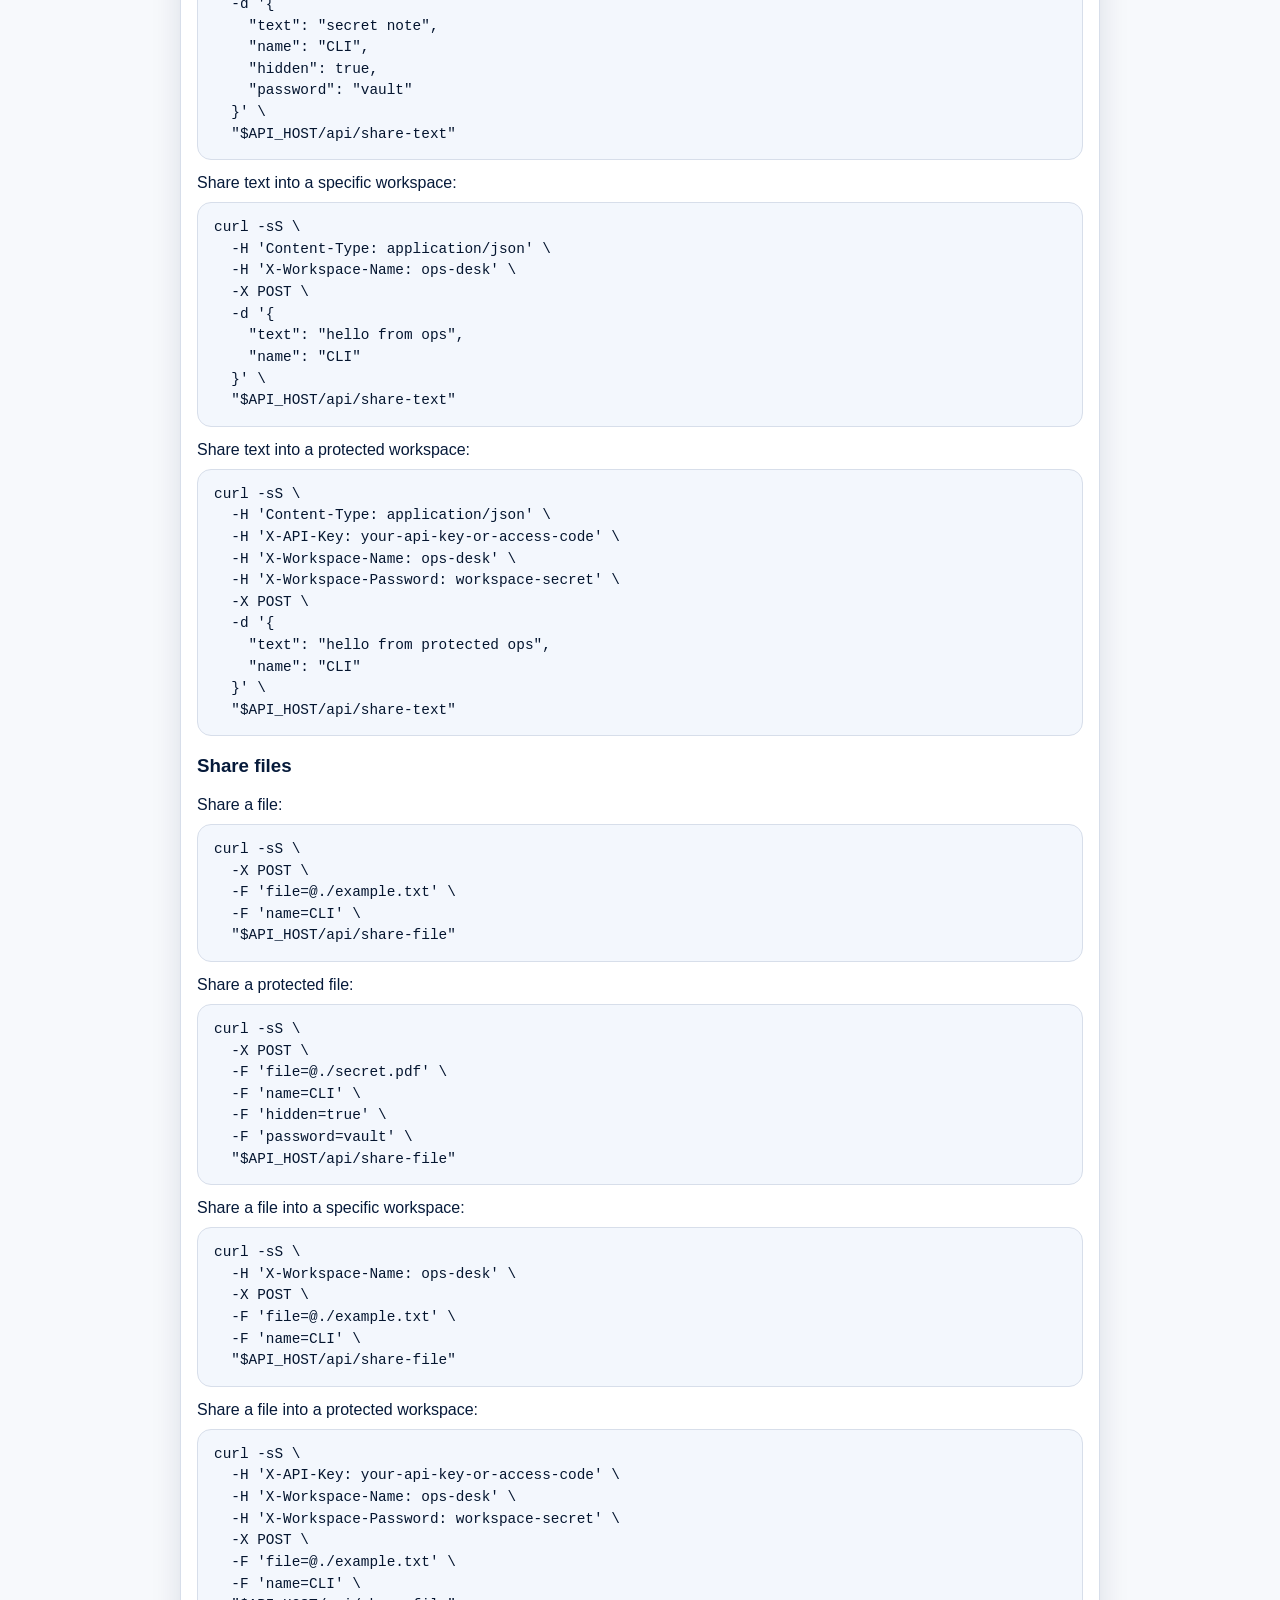
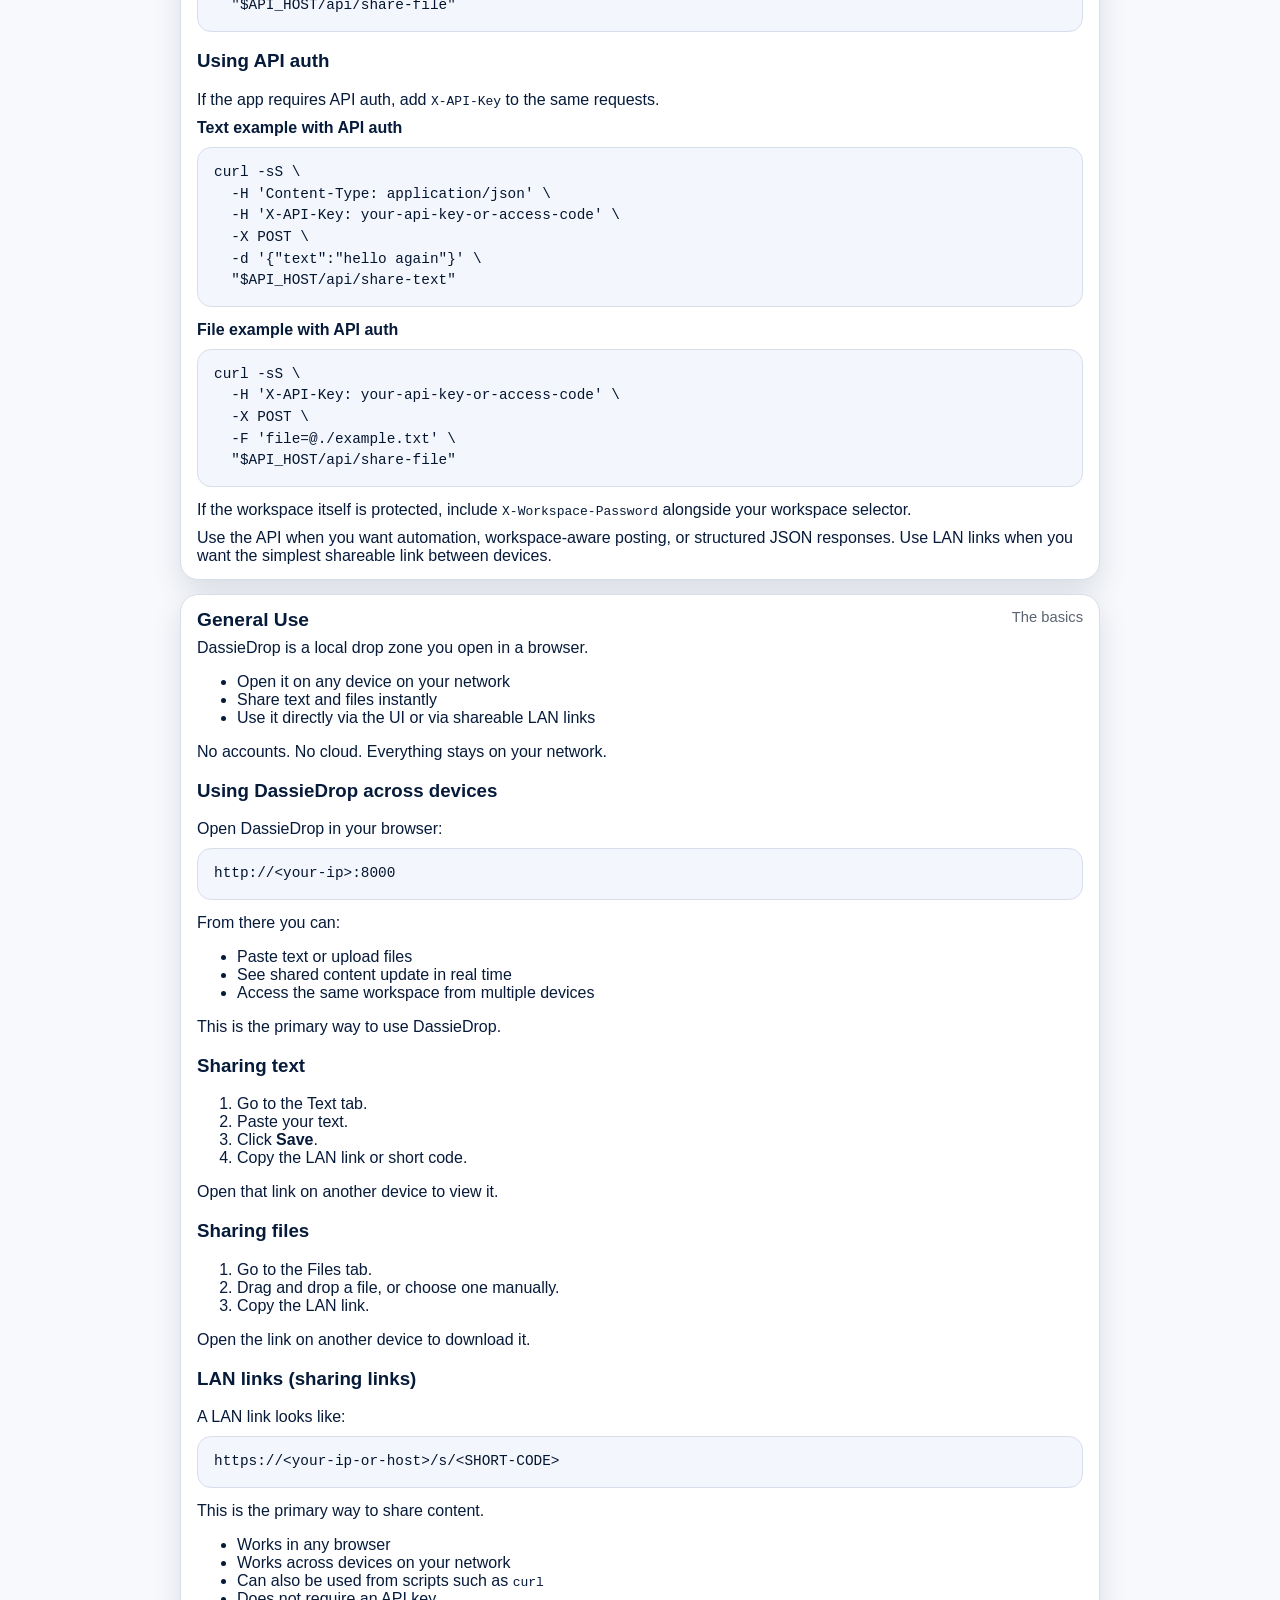
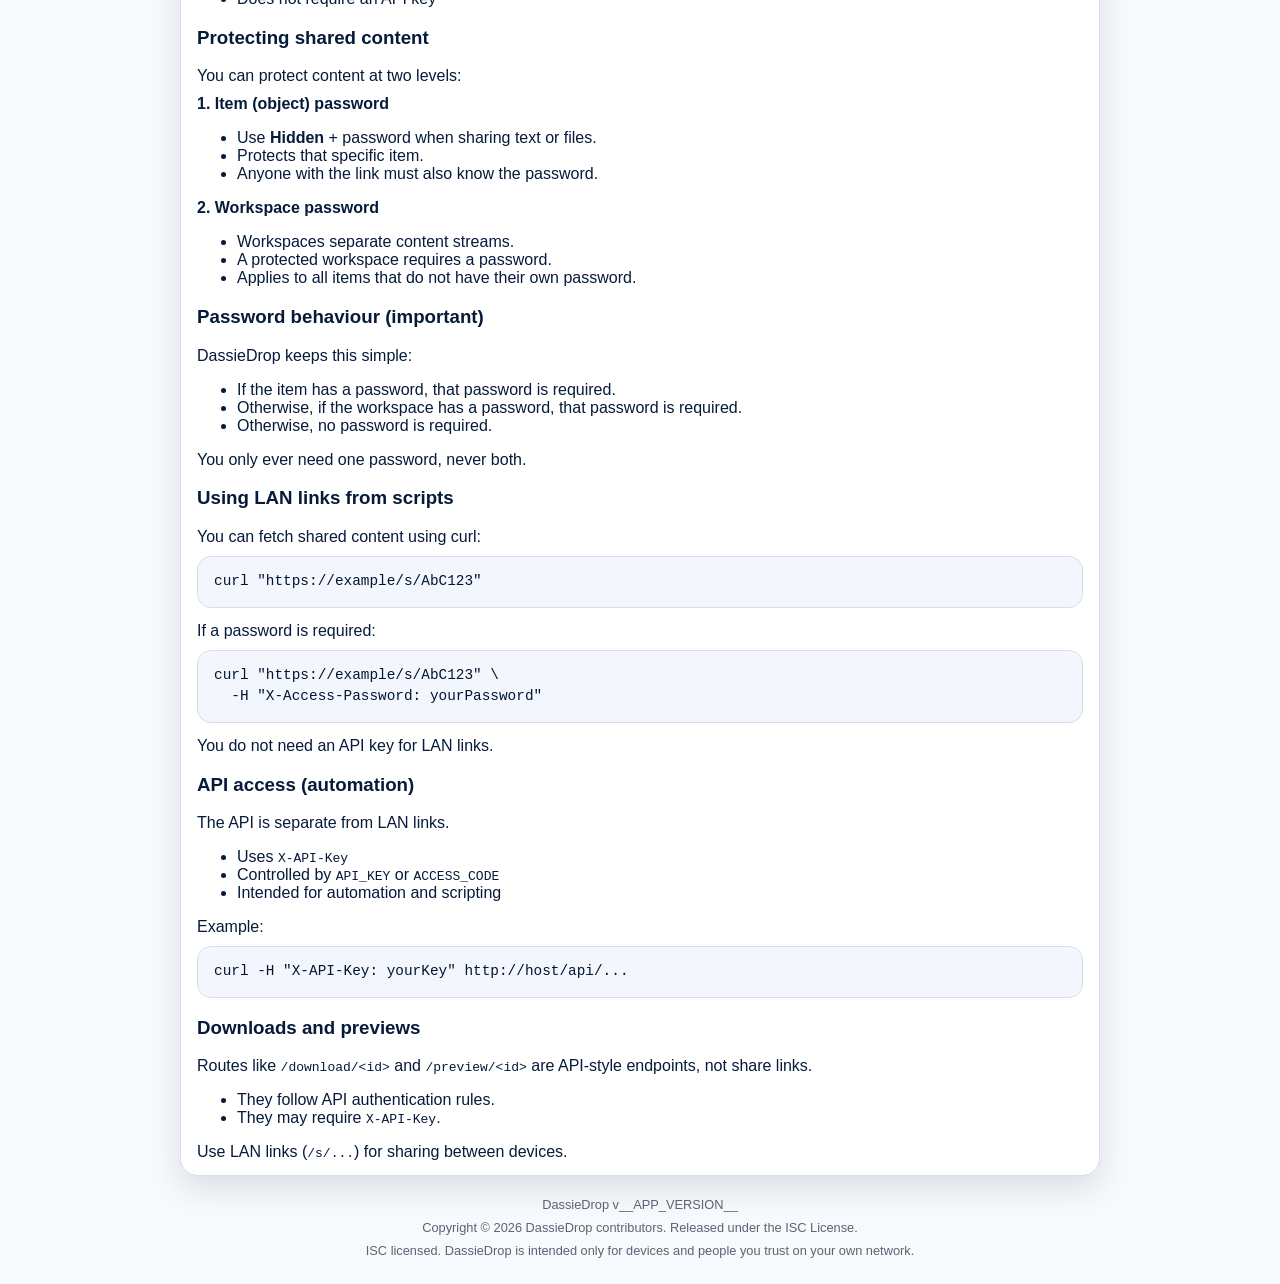
==== commit cf1c32cc: "Add API curl examples to help page" ====
--- a/templates/help.html
+++ b/templates/help.html
@@ -44,6 +44,7 @@
       <div class="help-copy">
         <ul>
           <li><a href="#lan-link-examples">LAN Link Examples</a></li>
+          <li><a href="#api-examples">API Examples</a></li>
           <li><a href="#general-use">General Use</a></li>
           <li><a href="#sharing-text">Sharing text</a></li>
           <li><a href="#sharing-files">Sharing files</a></li>
@@ -165,6 +166,124 @@
       </div>
     </article>
 
+    <article id="api-examples" class="panel tab-panel help-panel">
+      <div class="panel-title help-panel-title">
+        <h2>API Examples</h2>
+        <div class="meta">Use the API directly from curl to share text and files.</div>
+      </div>
+      <div class="help-copy">
+        <h3>Basic setup</h3>
+        <p>Set the API host once:</p>
+        <pre class="help-code"><code>API_HOST='http://your-dassiedrop-host:8000'</code></pre>
+
+        <p>If the app is protected, send your automation secret as:</p>
+        <pre class="help-code"><code>-H 'X-API-Key: your-api-key-or-access-code'</code></pre>
+
+        <h3>Share text</h3>
+        <p>Share a text snippet:</p>
+        <pre class="help-code"><code>curl -sS \
+  -H 'Content-Type: application/json' \
+  -X POST \
+  -d '{
+    "text": "hello from curl",
+    "name": "CLI"
+  }' \
+  "$API_HOST/api/share-text"</code></pre>
+
+        <p>Share protected text:</p>
+        <pre class="help-code"><code>curl -sS \
+  -H 'Content-Type: application/json' \
+  -X POST \
+  -d '{
+    "text": "secret note",
+    "name": "CLI",
+    "hidden": true,
+    "password": "vault"
+  }' \
+  "$API_HOST/api/share-text"</code></pre>
+
+        <p>Share text into a specific workspace:</p>
+        <pre class="help-code"><code>curl -sS \
+  -H 'Content-Type: application/json' \
+  -H 'X-Workspace-Name: ops-desk' \
+  -X POST \
+  -d '{
+    "text": "hello from ops",
+    "name": "CLI"
+  }' \
+  "$API_HOST/api/share-text"</code></pre>
+
+        <p>Share text into a protected workspace:</p>
+        <pre class="help-code"><code>curl -sS \
+  -H 'Content-Type: application/json' \
+  -H 'X-API-Key: your-api-key-or-access-code' \
+  -H 'X-Workspace-Name: ops-desk' \
+  -H 'X-Workspace-Password: workspace-secret' \
+  -X POST \
+  -d '{
+    "text": "hello from protected ops",
+    "name": "CLI"
+  }' \
+  "$API_HOST/api/share-text"</code></pre>
+
+        <h3>Share files</h3>
+        <p>Share a file:</p>
+        <pre class="help-code"><code>curl -sS \
+  -X POST \
+  -F 'file=@./example.txt' \
+  -F 'name=CLI' \
+  "$API_HOST/api/share-file"</code></pre>
+
+        <p>Share a protected file:</p>
+        <pre class="help-code"><code>curl -sS \
+  -X POST \
+  -F 'file=@./secret.pdf' \
+  -F 'name=CLI' \
+  -F 'hidden=true' \
+  -F 'password=vault' \
+  "$API_HOST/api/share-file"</code></pre>
+
+        <p>Share a file into a specific workspace:</p>
+        <pre class="help-code"><code>curl -sS \
+  -H 'X-Workspace-Name: ops-desk' \
+  -X POST \
+  -F 'file=@./example.txt' \
+  -F 'name=CLI' \
+  "$API_HOST/api/share-file"</code></pre>
+
+        <p>Share a file into a protected workspace:</p>
+        <pre class="help-code"><code>curl -sS \
+  -H 'X-API-Key: your-api-key-or-access-code' \
+  -H 'X-Workspace-Name: ops-desk' \
+  -H 'X-Workspace-Password: workspace-secret' \
+  -X POST \
+  -F 'file=@./example.txt' \
+  -F 'name=CLI' \
+  "$API_HOST/api/share-file"</code></pre>
+
+        <h3>Using API auth</h3>
+        <p>If the app requires API auth, add <code>X-API-Key</code> to the same requests.</p>
+
+        <p><strong>Text example with API auth</strong></p>
+        <pre class="help-code"><code>curl -sS \
+  -H 'Content-Type: application/json' \
+  -H 'X-API-Key: your-api-key-or-access-code' \
+  -X POST \
+  -d '{"text":"hello again"}' \
+  "$API_HOST/api/share-text"</code></pre>
+
+        <p><strong>File example with API auth</strong></p>
+        <pre class="help-code"><code>curl -sS \
+  -H 'X-API-Key: your-api-key-or-access-code' \
+  -X POST \
+  -F 'file=@./example.txt' \
+  "$API_HOST/api/share-file"</code></pre>
+
+        <p>If the workspace itself is protected, include <code>X-Workspace-Password</code> alongside your workspace selector.</p>
+        <p>Use the API when you want automation, workspace-aware posting, or structured JSON responses. Use LAN links when you want the simplest shareable link between devices.</p>
+      </div>
+    </article>
+
     <article id="general-use" class="panel tab-panel help-panel">
       <div class="panel-title help-panel-title">
         <h2>General Use</h2>
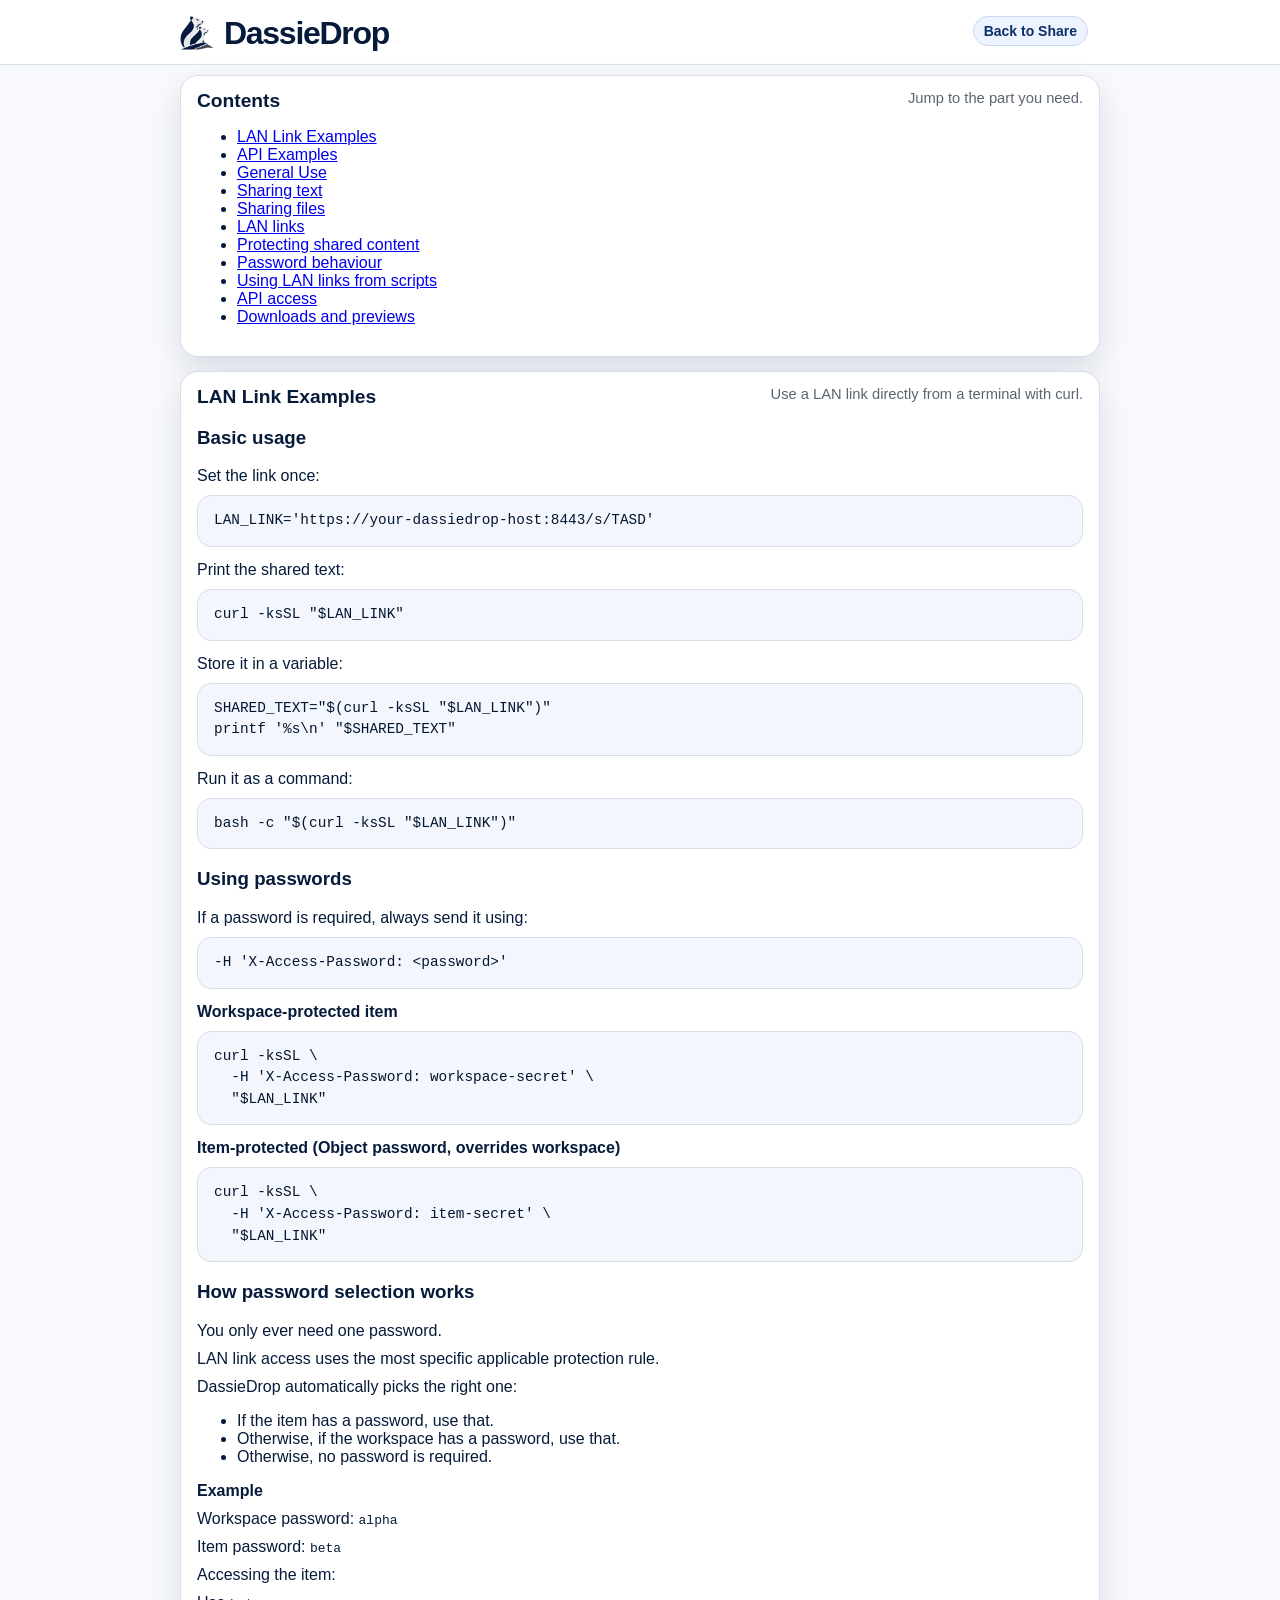
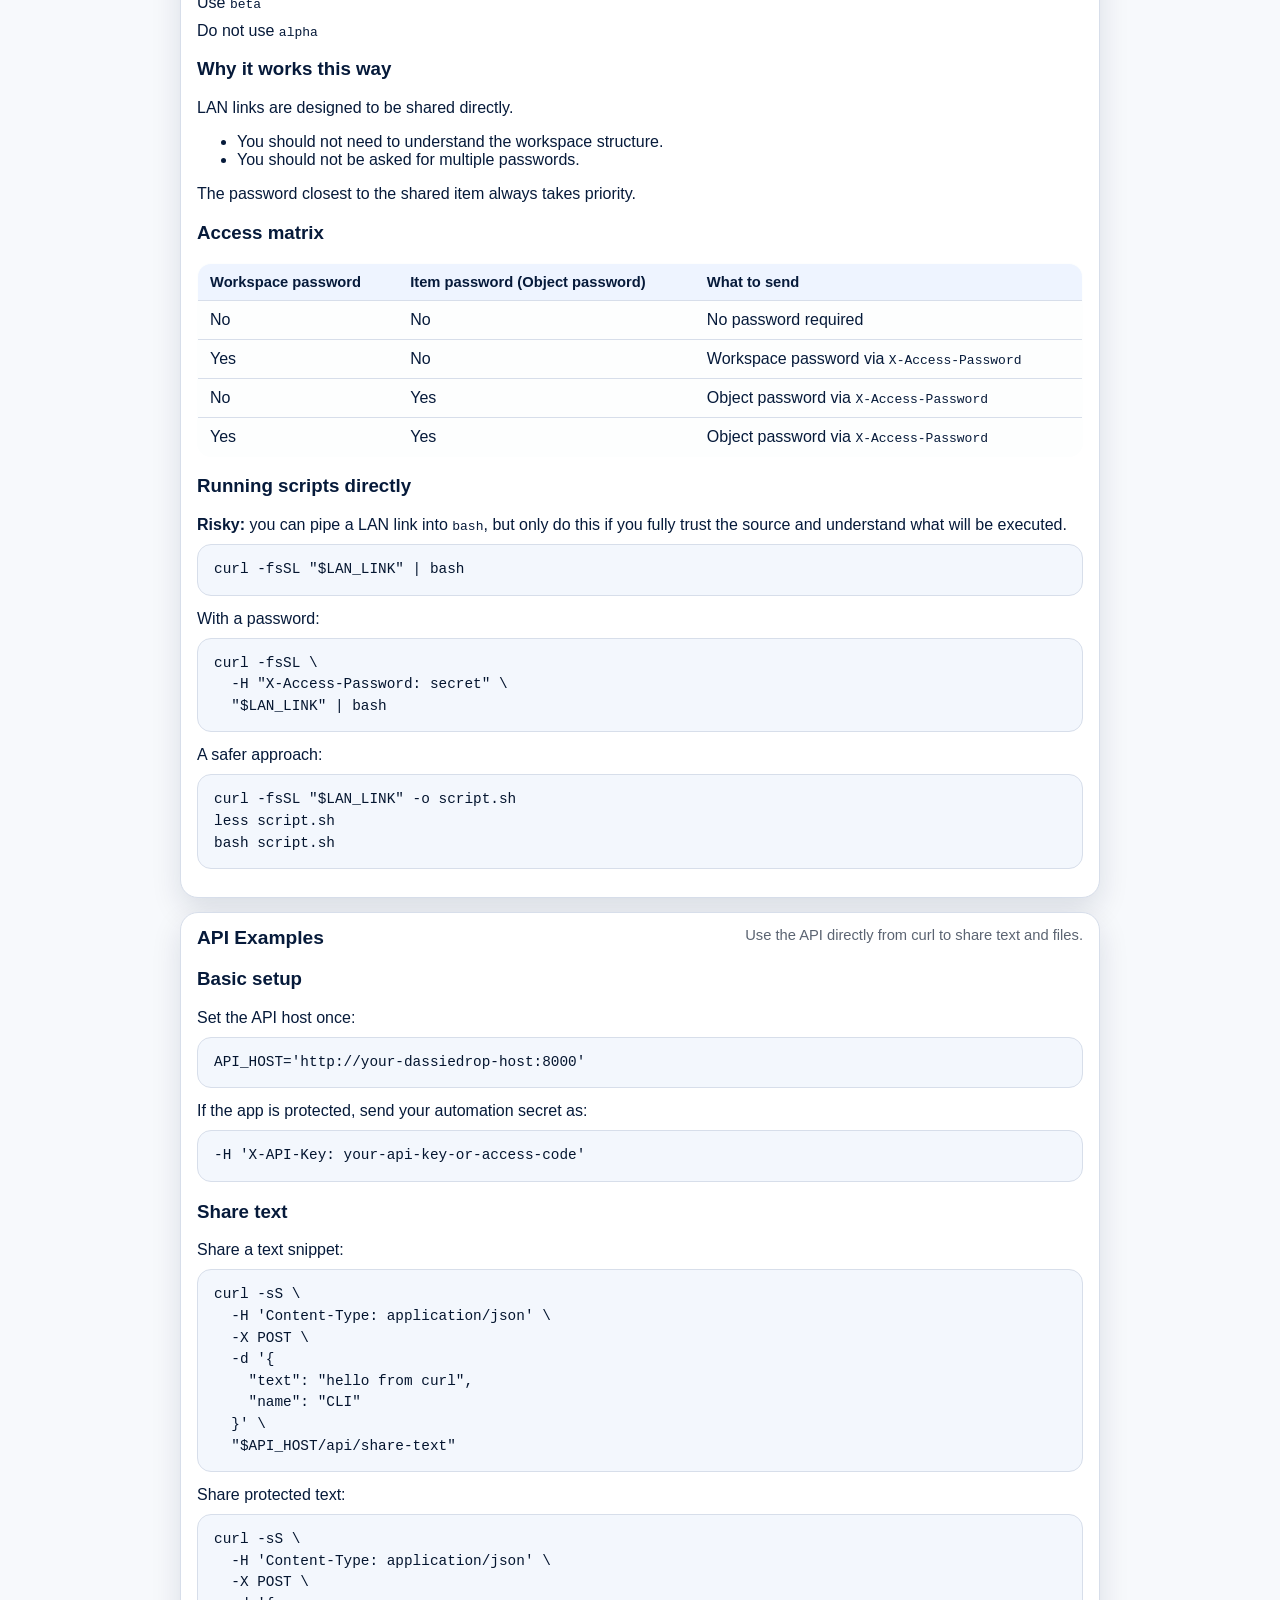
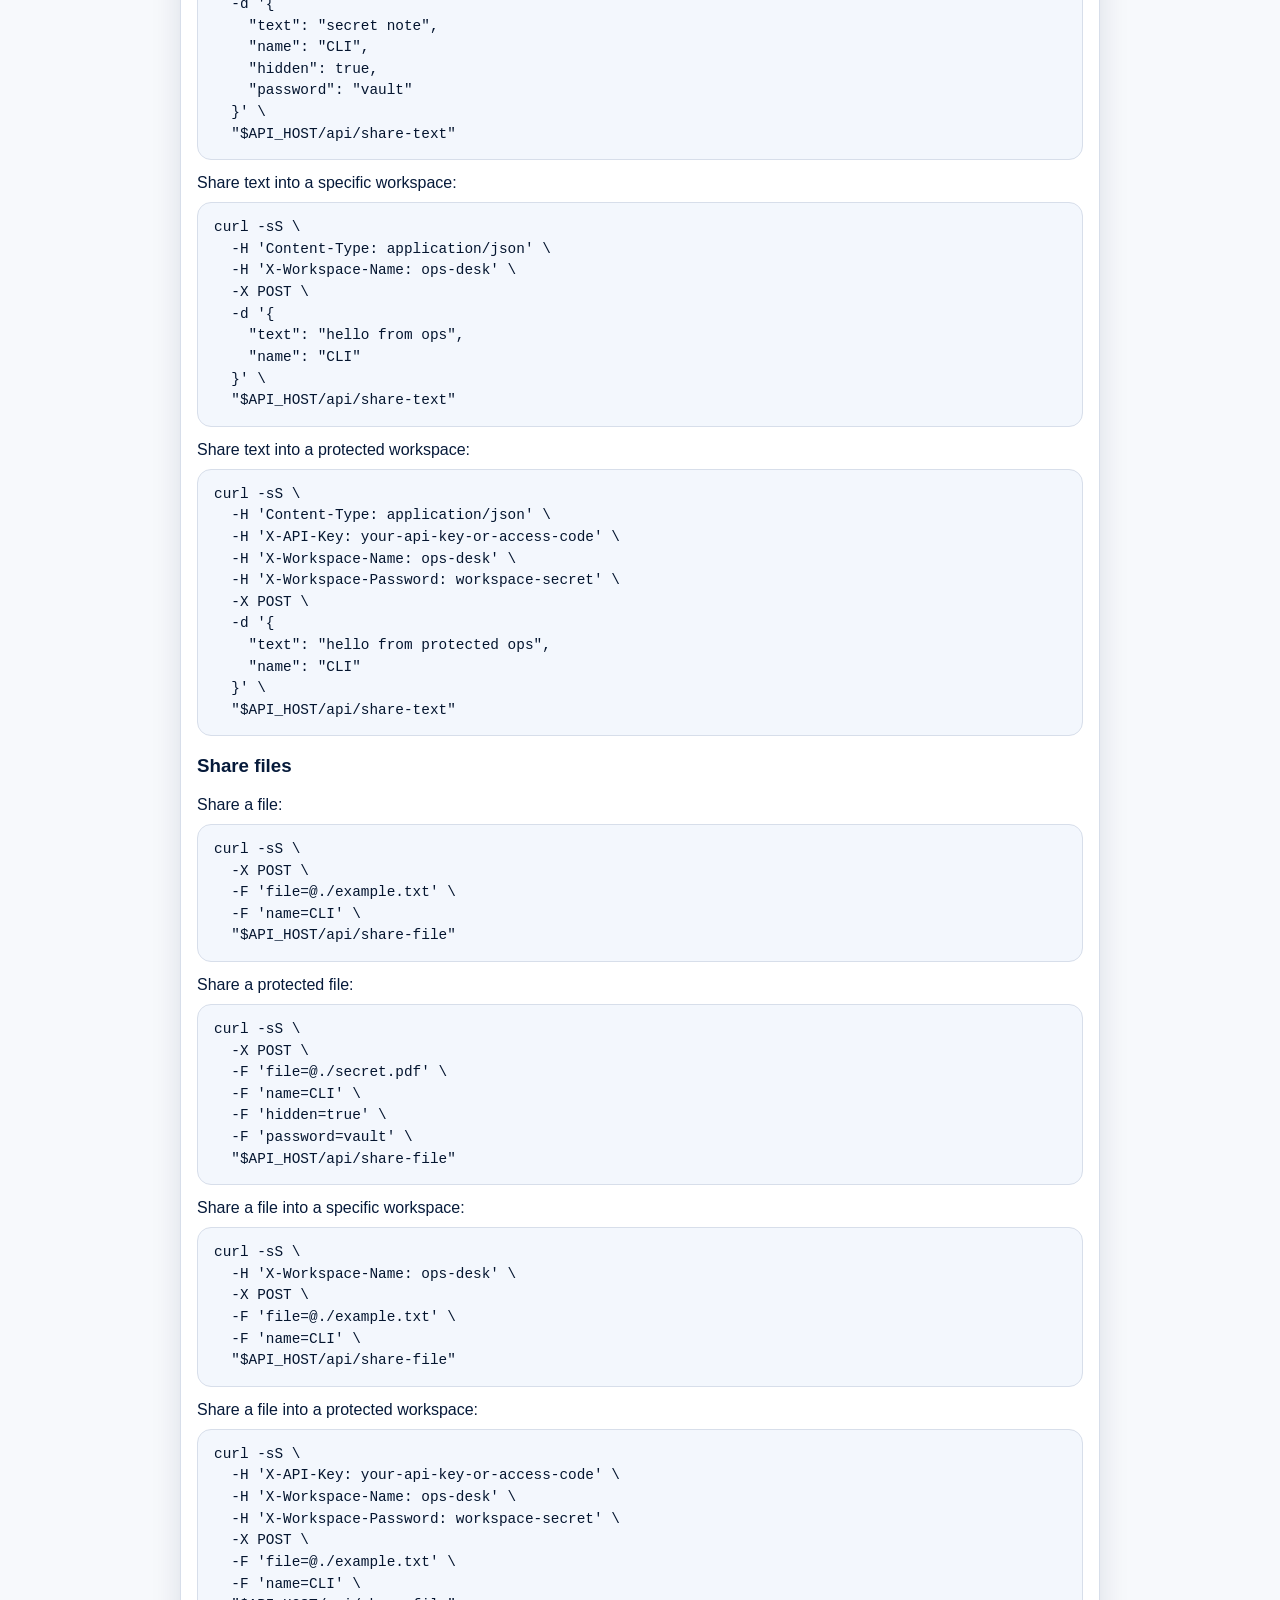
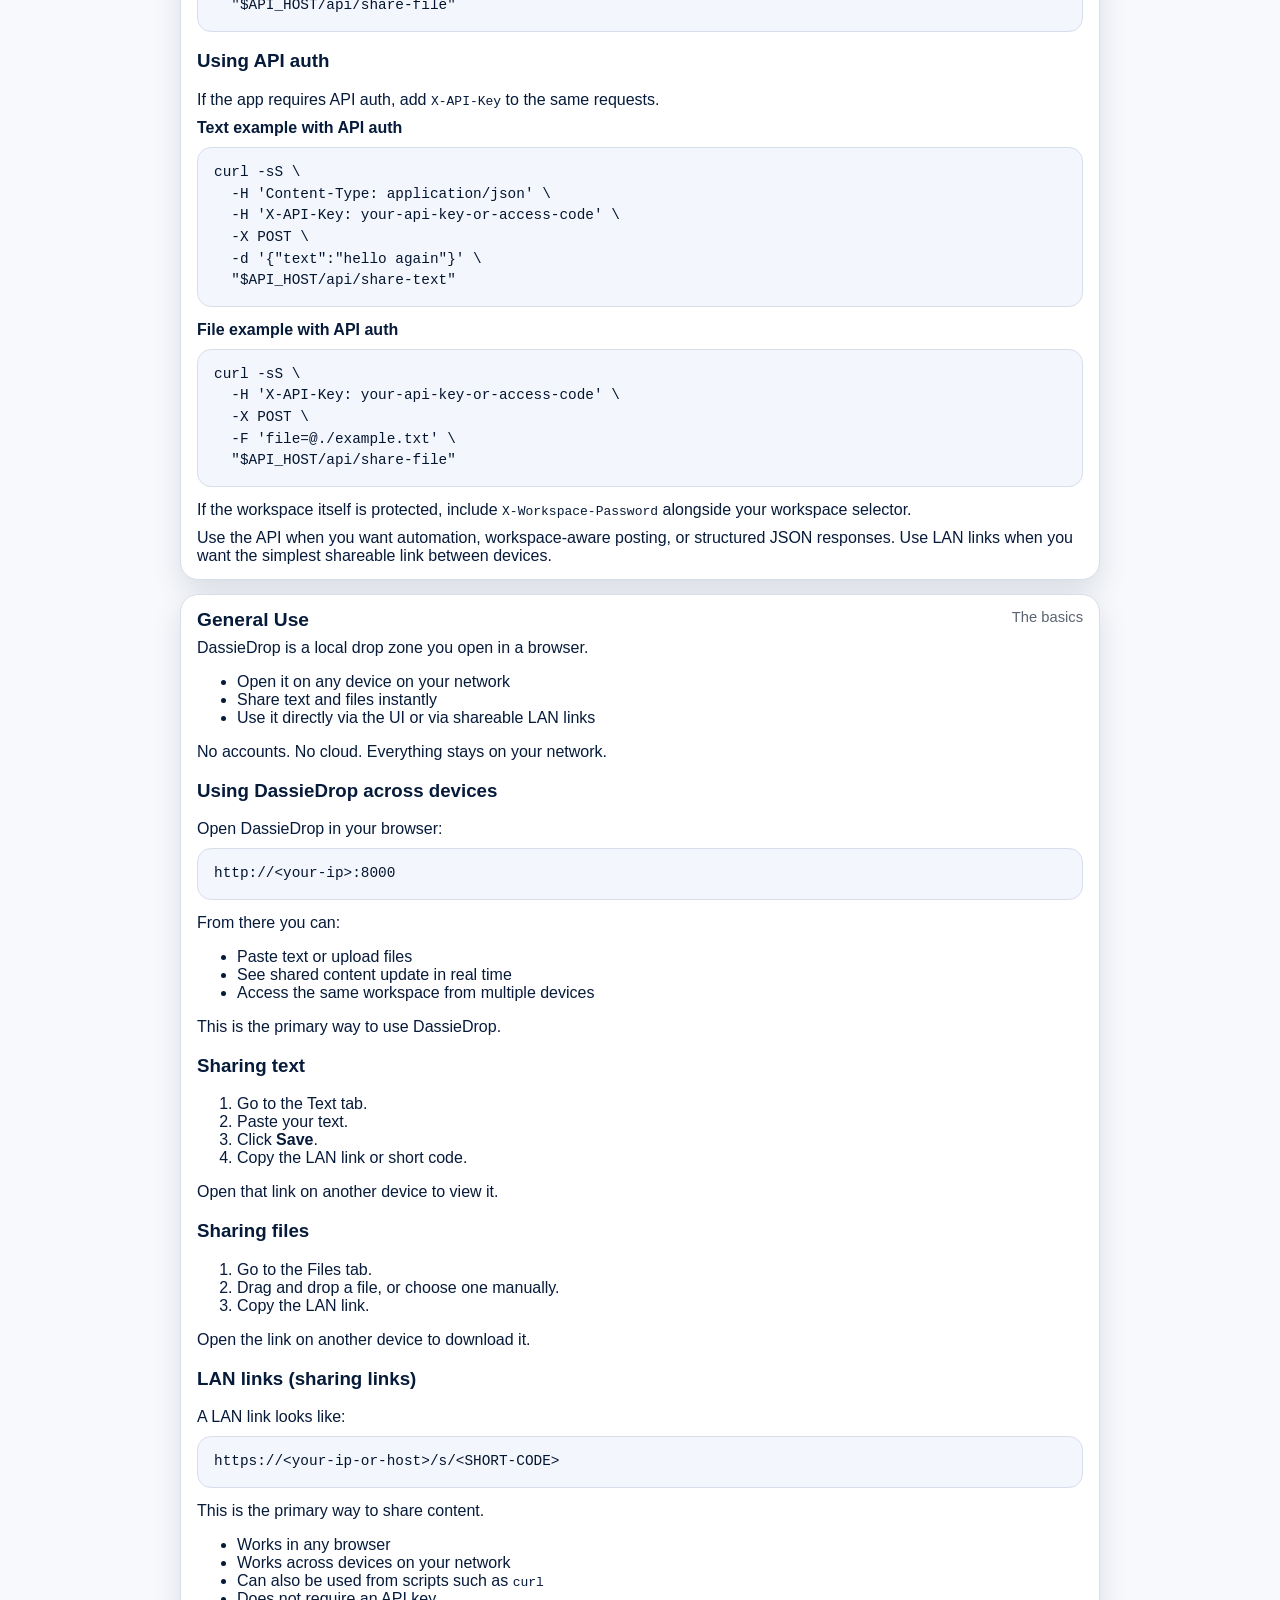
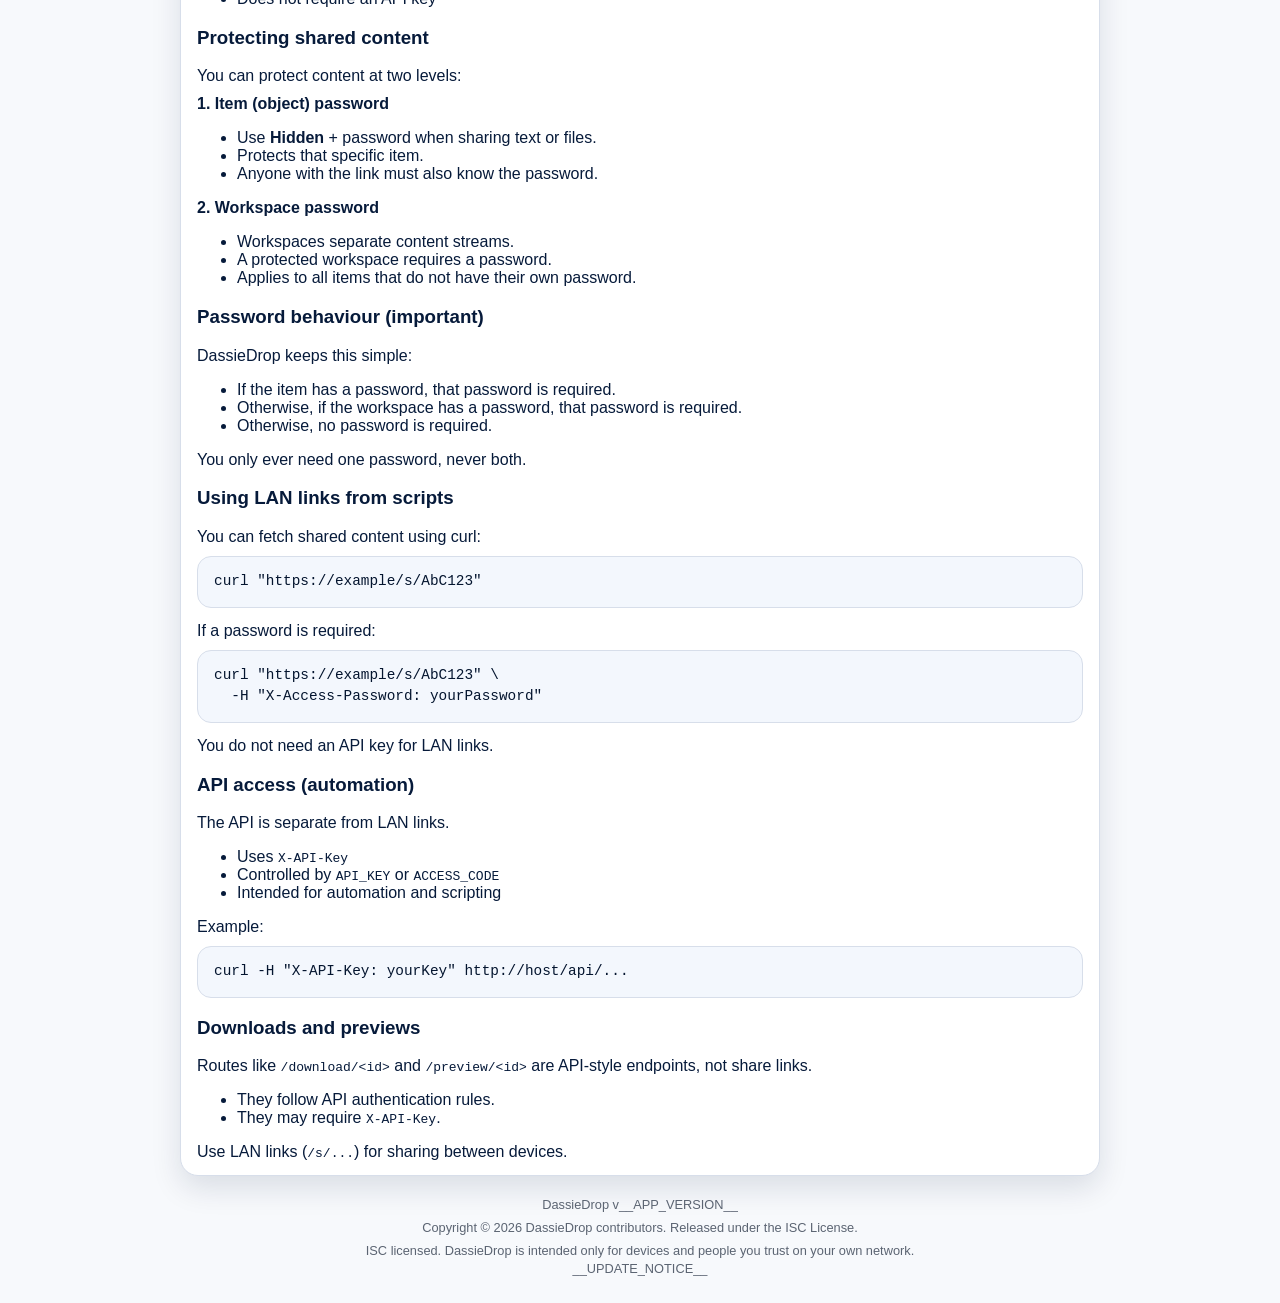
==== commit 15f3df20: "Add optional daily update check" ====
--- a/templates/help.html
+++ b/templates/help.html
@@ -400,6 +400,7 @@
     <p class="footer-line">
       ISC licensed. DassieDrop is intended only for devices and people you trust on your own network.
     </p>
+    __UPDATE_NOTICE__
   </footer>
 </main>
 </body>
--- a/assets/app.css
+++ b/assets/app.css
@@ -288,6 +288,11 @@
 .footer-link:hover {
   text-decoration: underline;
 }
+
+.update-available {
+  color: #198754;
+  font-weight: 700;
+}
 .panel h2 {
   margin: 0 0 6px;
   font-size: 1.2rem;
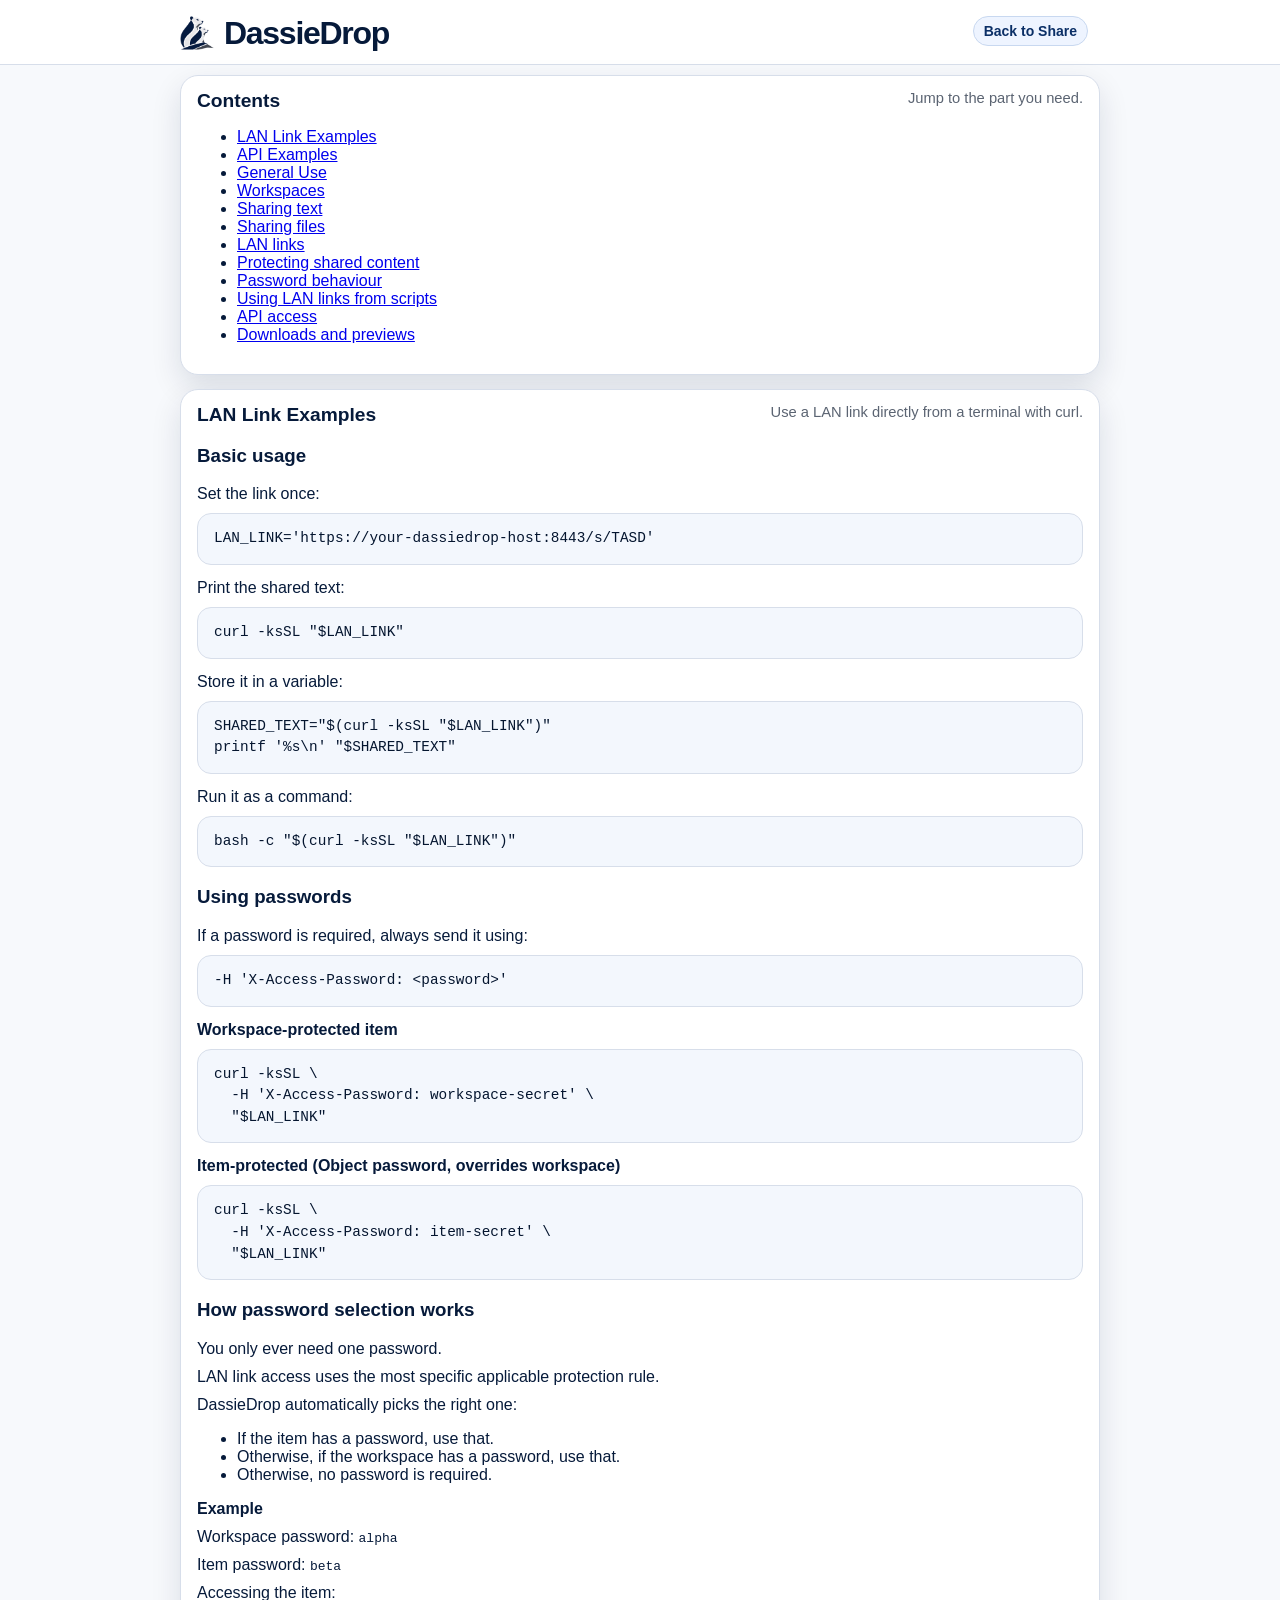
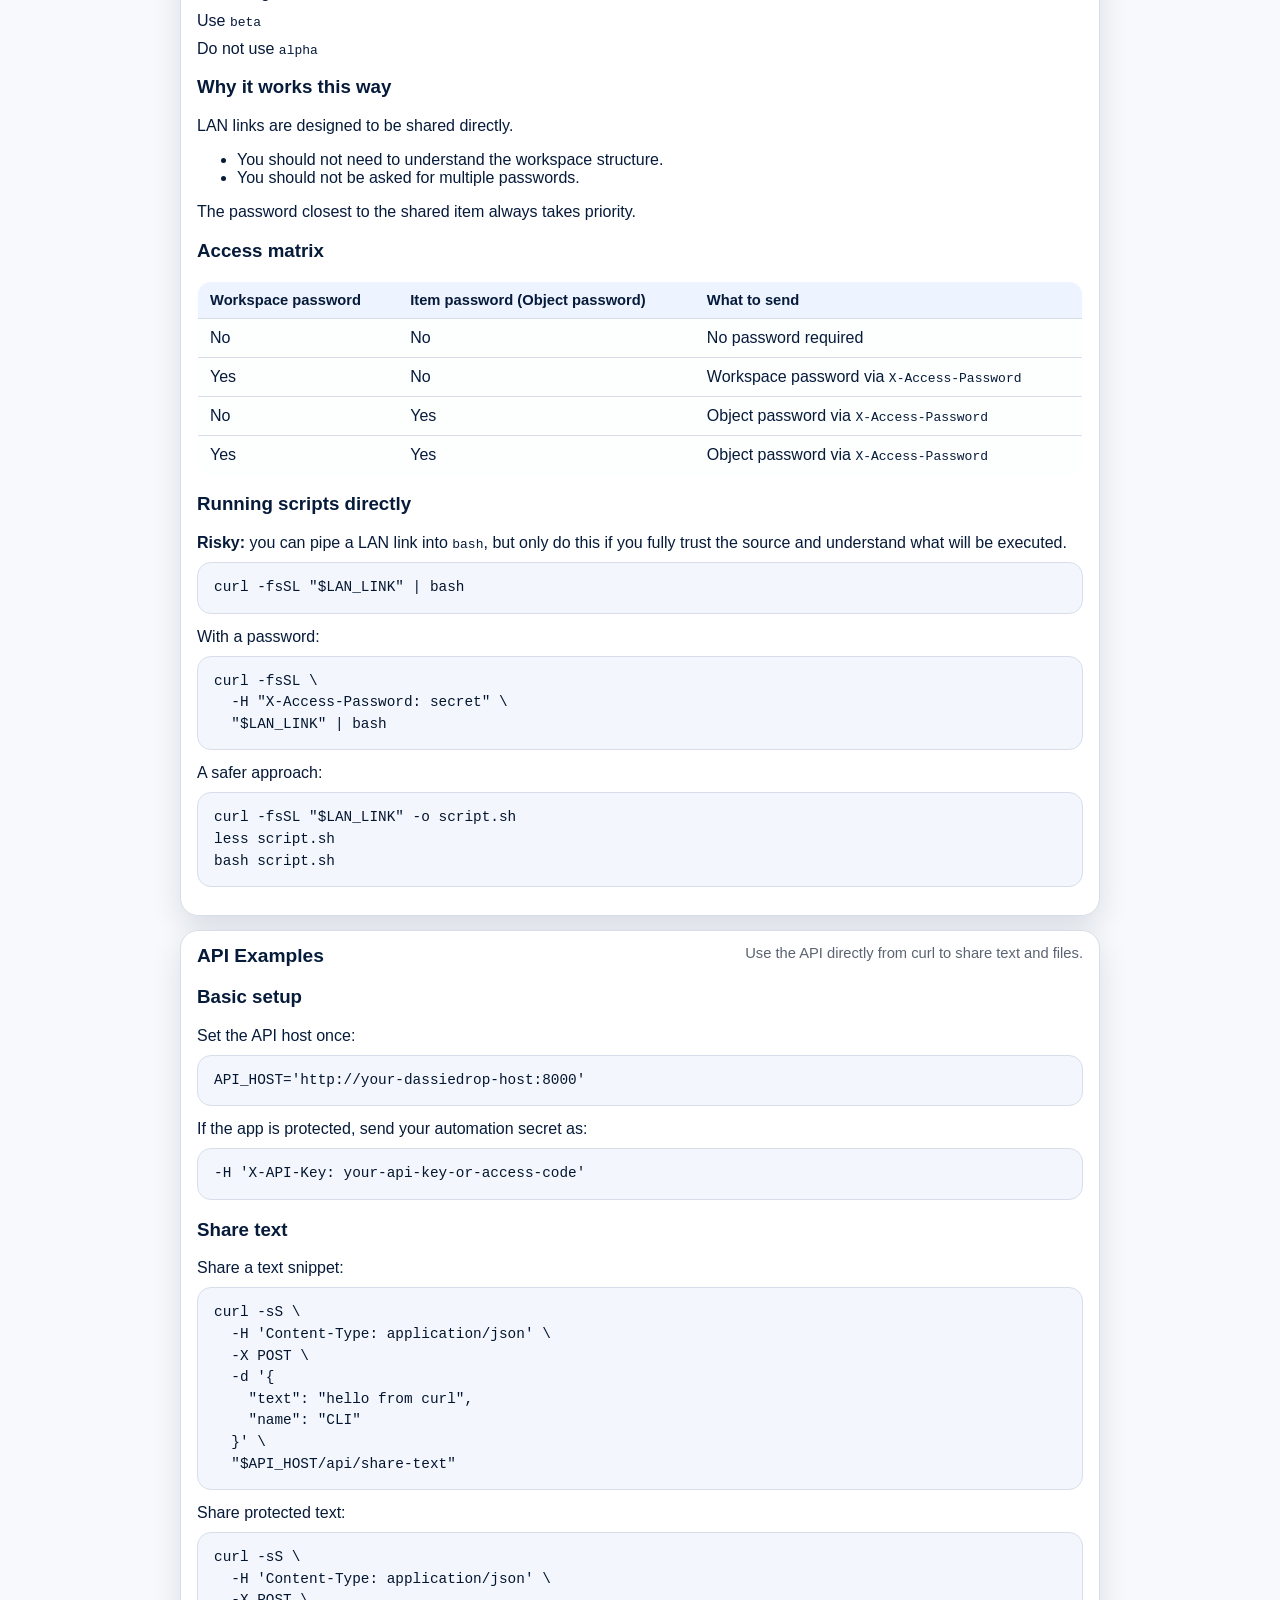
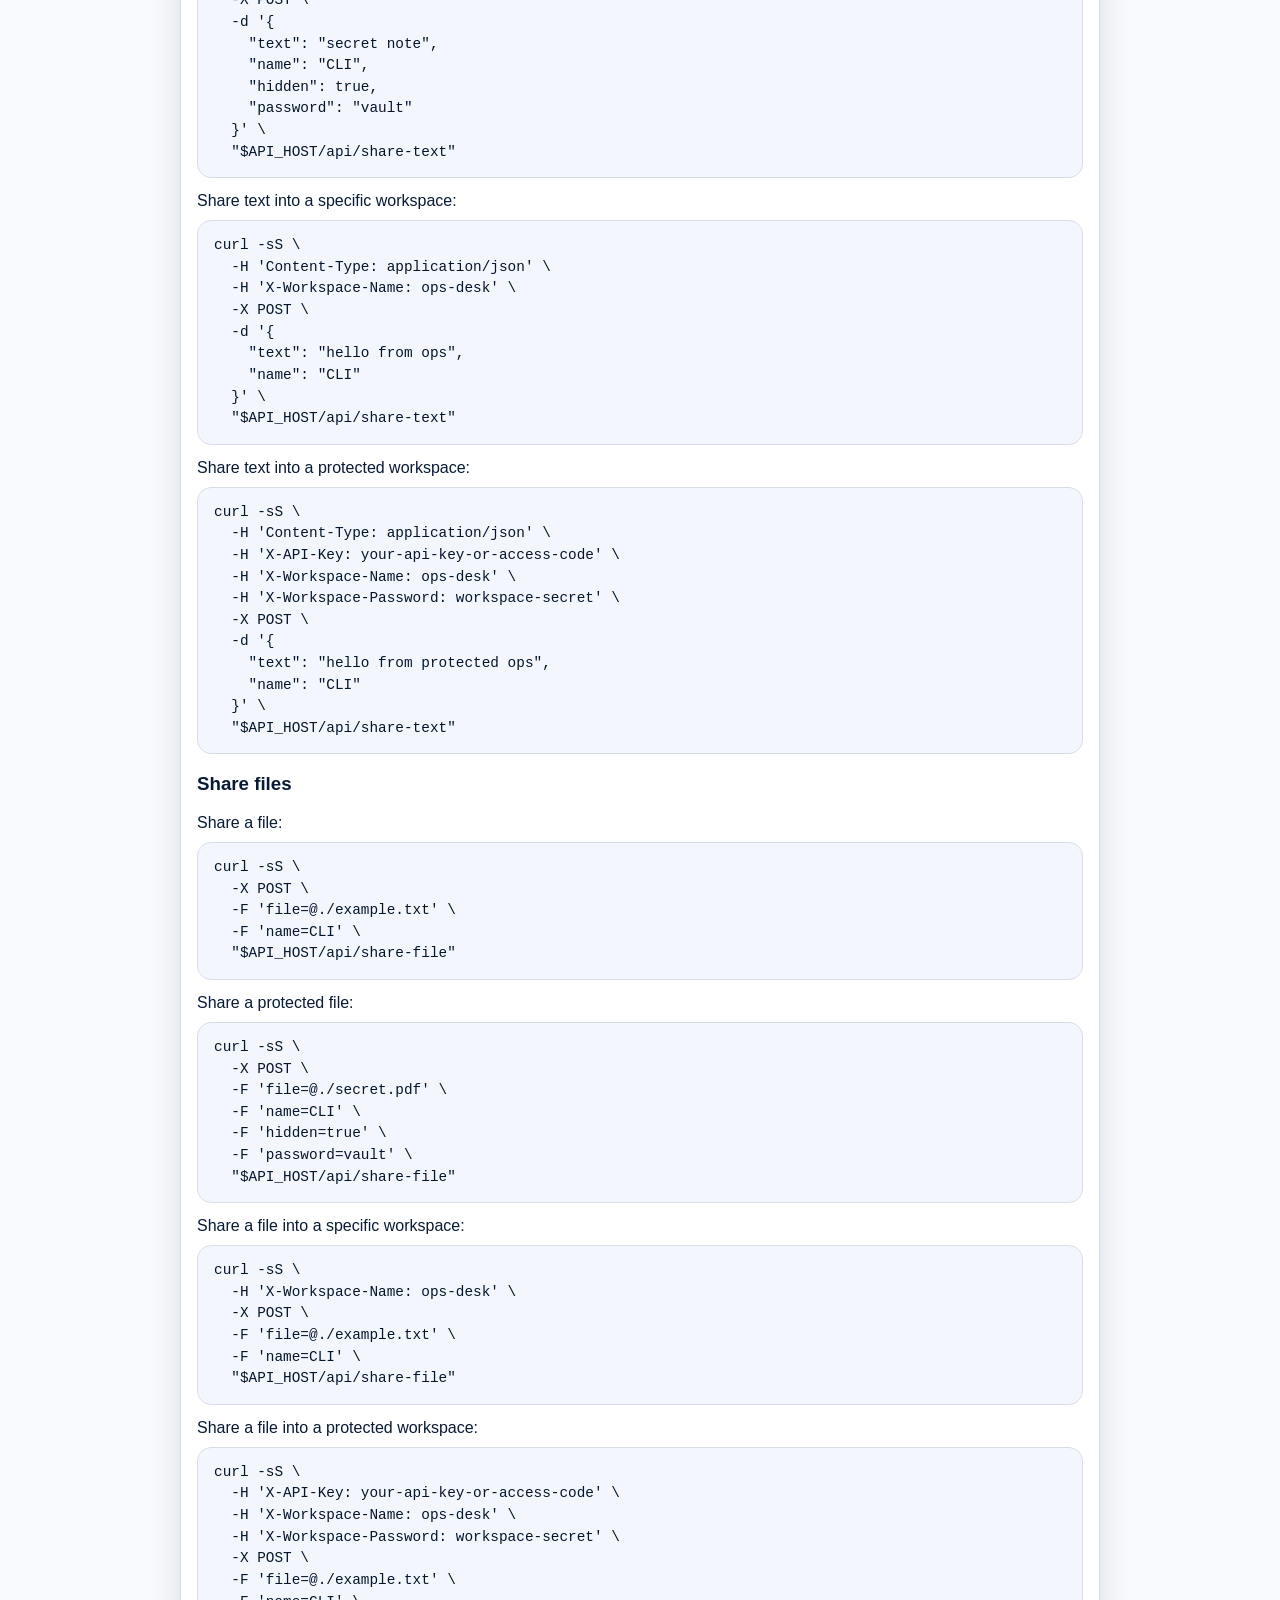
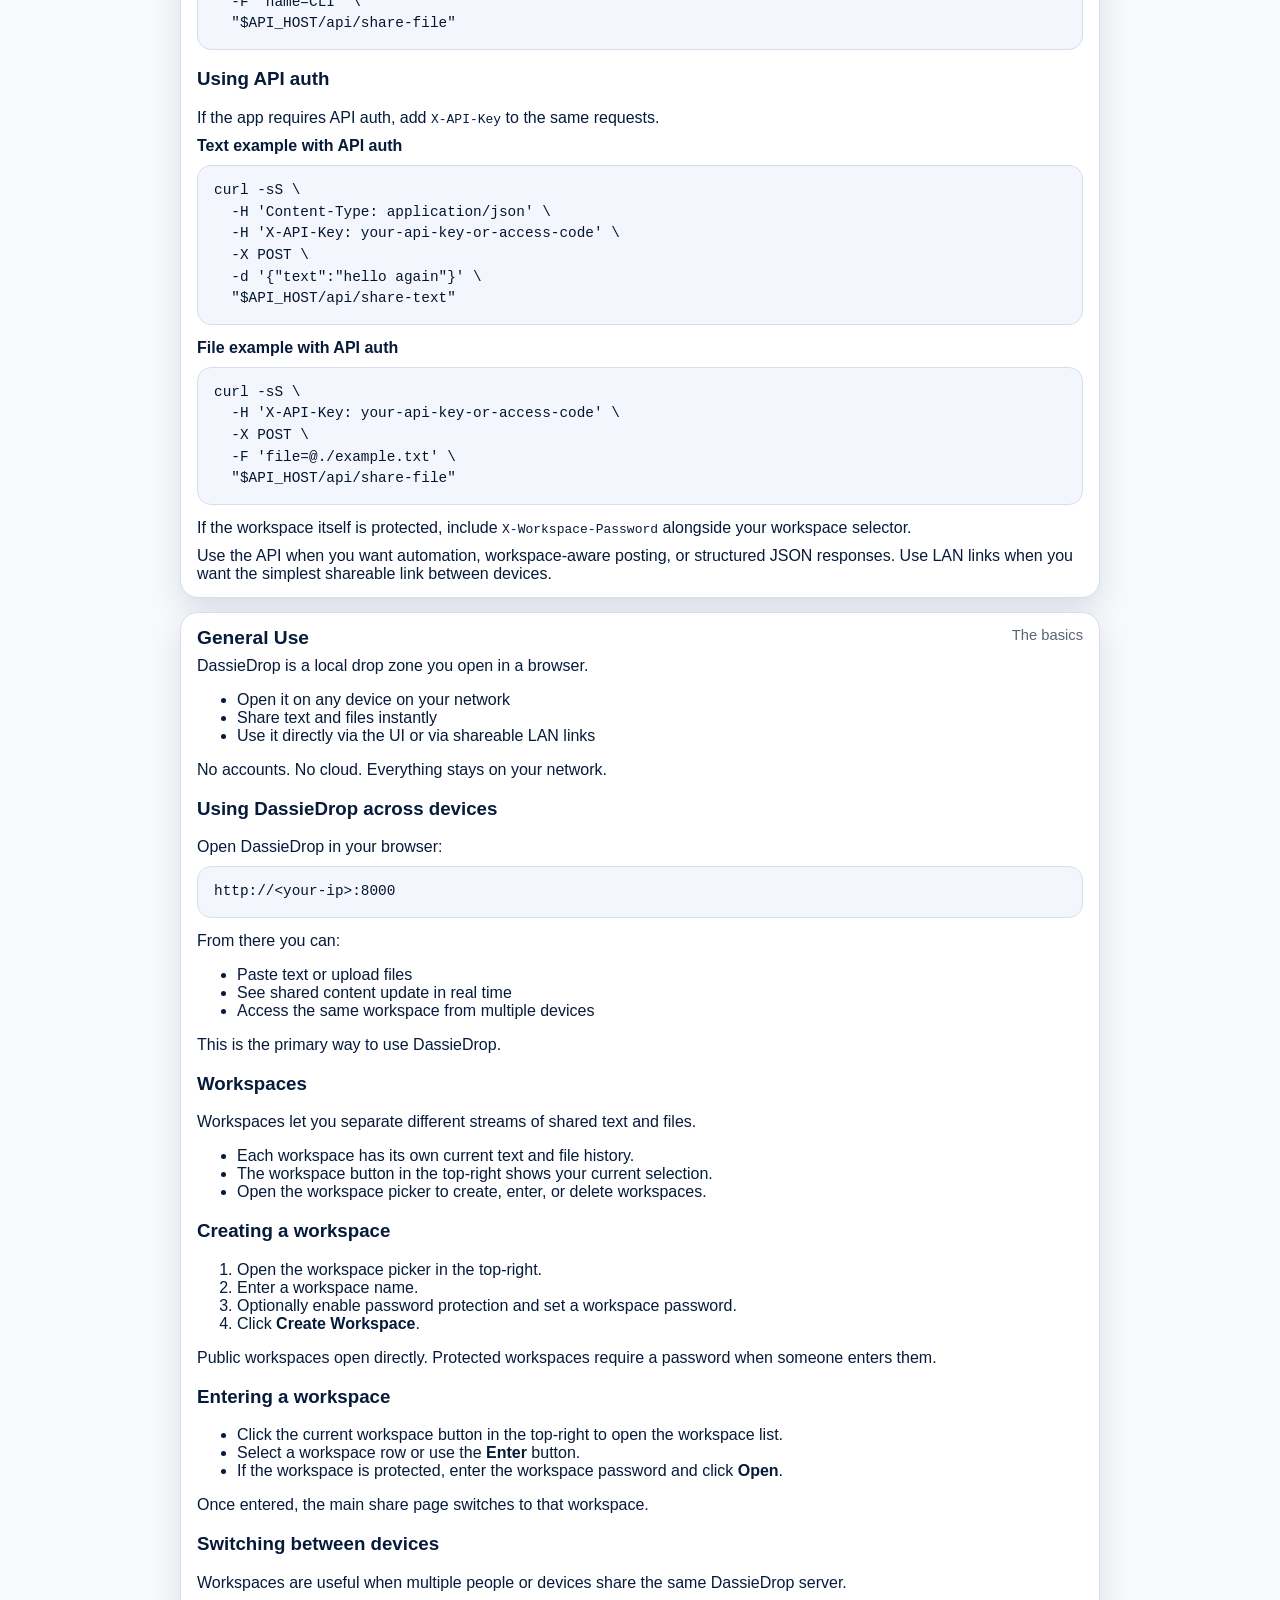
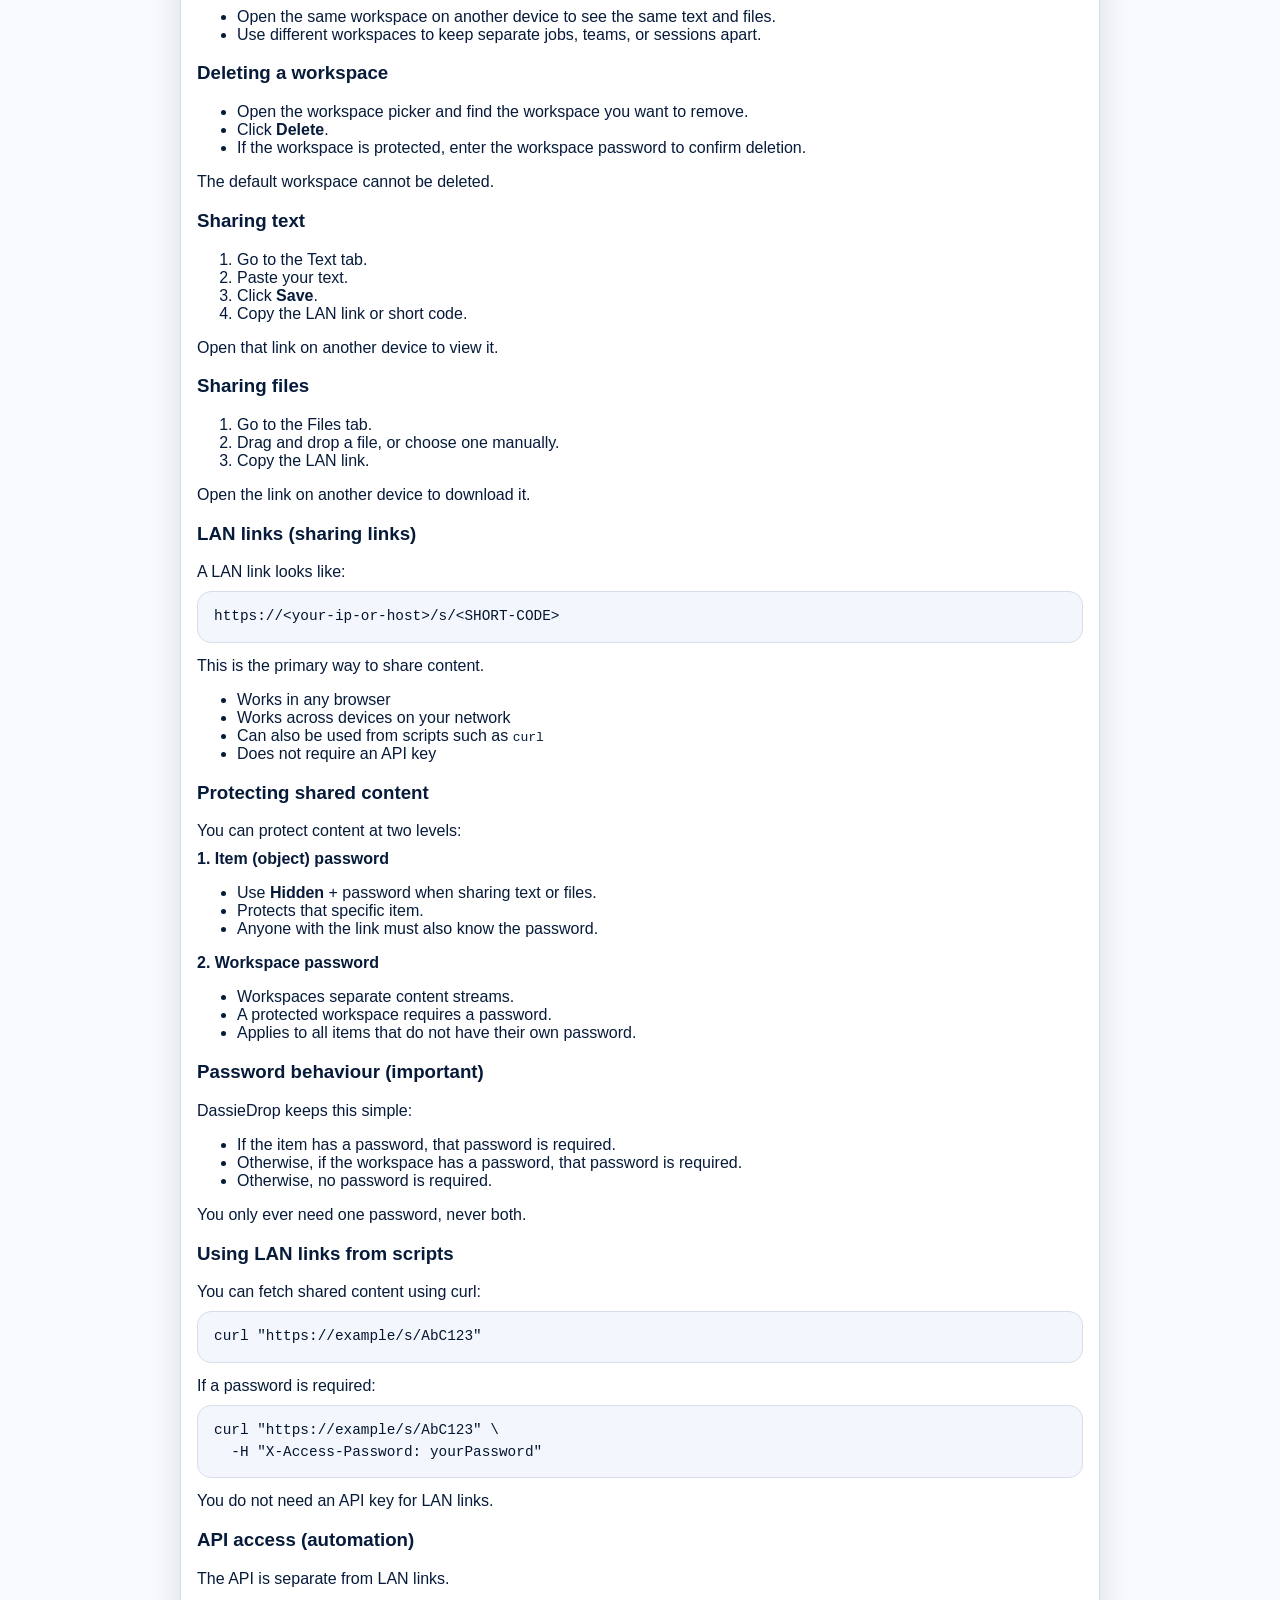
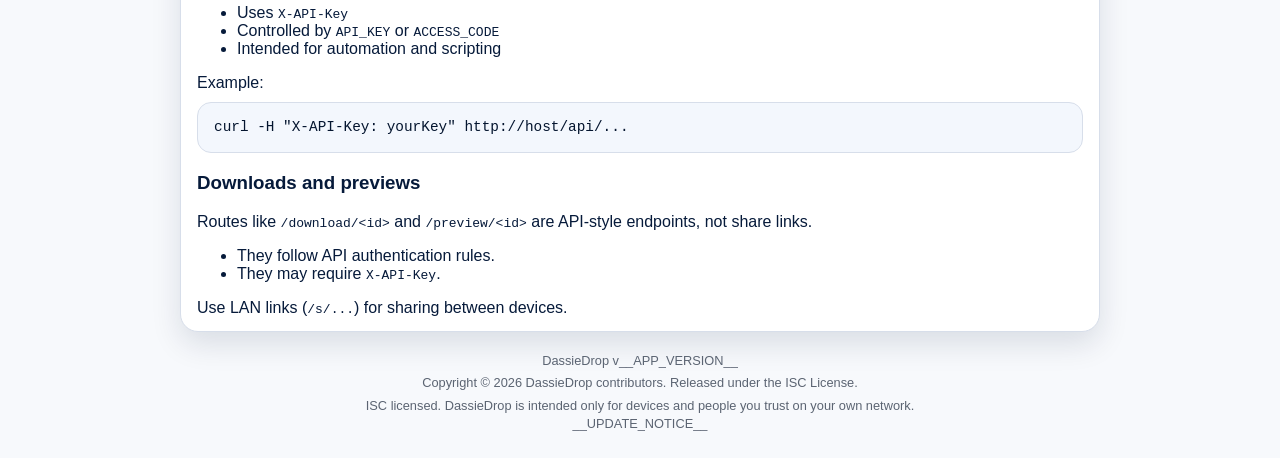
==== commit 4ad16fa3: "Add header help button and workspace help docs" ====
--- a/templates/help.html
+++ b/templates/help.html
@@ -46,6 +46,7 @@
           <li><a href="#lan-link-examples">LAN Link Examples</a></li>
           <li><a href="#api-examples">API Examples</a></li>
           <li><a href="#general-use">General Use</a></li>
+          <li><a href="#workspaces">Workspaces</a></li>
           <li><a href="#sharing-text">Sharing text</a></li>
           <li><a href="#sharing-files">Sharing files</a></li>
           <li><a href="#lan-links">LAN links</a></li>
@@ -309,6 +310,46 @@
         </ul>
         <p>This is the primary way to use DassieDrop.</p>
 
+        <h3 id="workspaces">Workspaces</h3>
+        <p>Workspaces let you separate different streams of shared text and files.</p>
+        <ul>
+          <li>Each workspace has its own current text and file history.</li>
+          <li>The workspace button in the top-right shows your current selection.</li>
+          <li>Open the workspace picker to create, enter, or delete workspaces.</li>
+        </ul>
+
+        <h3>Creating a workspace</h3>
+        <ol>
+          <li>Open the workspace picker in the top-right.</li>
+          <li>Enter a workspace name.</li>
+          <li>Optionally enable password protection and set a workspace password.</li>
+          <li>Click <strong>Create Workspace</strong>.</li>
+        </ol>
+        <p>Public workspaces open directly. Protected workspaces require a password when someone enters them.</p>
+
+        <h3>Entering a workspace</h3>
+        <ul>
+          <li>Click the current workspace button in the top-right to open the workspace list.</li>
+          <li>Select a workspace row or use the <strong>Enter</strong> button.</li>
+          <li>If the workspace is protected, enter the workspace password and click <strong>Open</strong>.</li>
+        </ul>
+        <p>Once entered, the main share page switches to that workspace.</p>
+
+        <h3>Switching between devices</h3>
+        <p>Workspaces are useful when multiple people or devices share the same DassieDrop server.</p>
+        <ul>
+          <li>Open the same workspace on another device to see the same text and files.</li>
+          <li>Use different workspaces to keep separate jobs, teams, or sessions apart.</li>
+        </ul>
+
+        <h3>Deleting a workspace</h3>
+        <ul>
+          <li>Open the workspace picker and find the workspace you want to remove.</li>
+          <li>Click <strong>Delete</strong>.</li>
+          <li>If the workspace is protected, enter the workspace password to confirm deletion.</li>
+        </ul>
+        <p>The default workspace cannot be deleted.</p>
+
         <h3 id="sharing-text">Sharing text</h3>
         <ol>
           <li>Go to the Text tab.</li>
--- a/assets/app.css
+++ b/assets/app.css
@@ -70,6 +70,13 @@
   flex: 0 0 auto;
   min-width: 0;
 }
+.header-actions {
+  display: inline-flex;
+  align-items: center;
+  justify-self: end;
+  gap: 10px;
+  min-width: 0;
+}
 .hero-mark {
   display: block;
   width: 34px;
@@ -141,6 +148,30 @@
 }
 .tabs-panel {
   padding: 12px 16px;
+}
+.header-help-link {
+  display: inline-flex;
+  align-items: center;
+  justify-content: center;
+  width: 28px;
+  height: 28px;
+  border: 1px solid var(--line);
+  border-radius: 999px;
+  background: #eef2f7;
+  color: var(--accent);
+  text-decoration: none;
+  font-size: 14px;
+  font-weight: 700;
+  line-height: 1;
+  transition: background 120ms ease, border-color 120ms ease, color 120ms ease;
+}
+.header-help-link:hover {
+  background: #e4ebf4;
+  border-color: #c8d8f0;
+}
+.header-help-link:focus-visible {
+  outline: 2px solid var(--ring);
+  outline-offset: 2px;
 }
 .tab-btn {
   min-width: 120px;
@@ -972,9 +1003,17 @@
     align-items: center;
     column-gap: 10px;
   }
+  .header-actions {
+    gap: 14px;
+  }
   .hero-brand-row {
     width: 100%;
     flex-wrap: nowrap;
+  }
+  .header-help-link {
+    width: 34px;
+    height: 34px;
+    font-size: 16px;
   }
   .hero-mark {
     width: 32px;
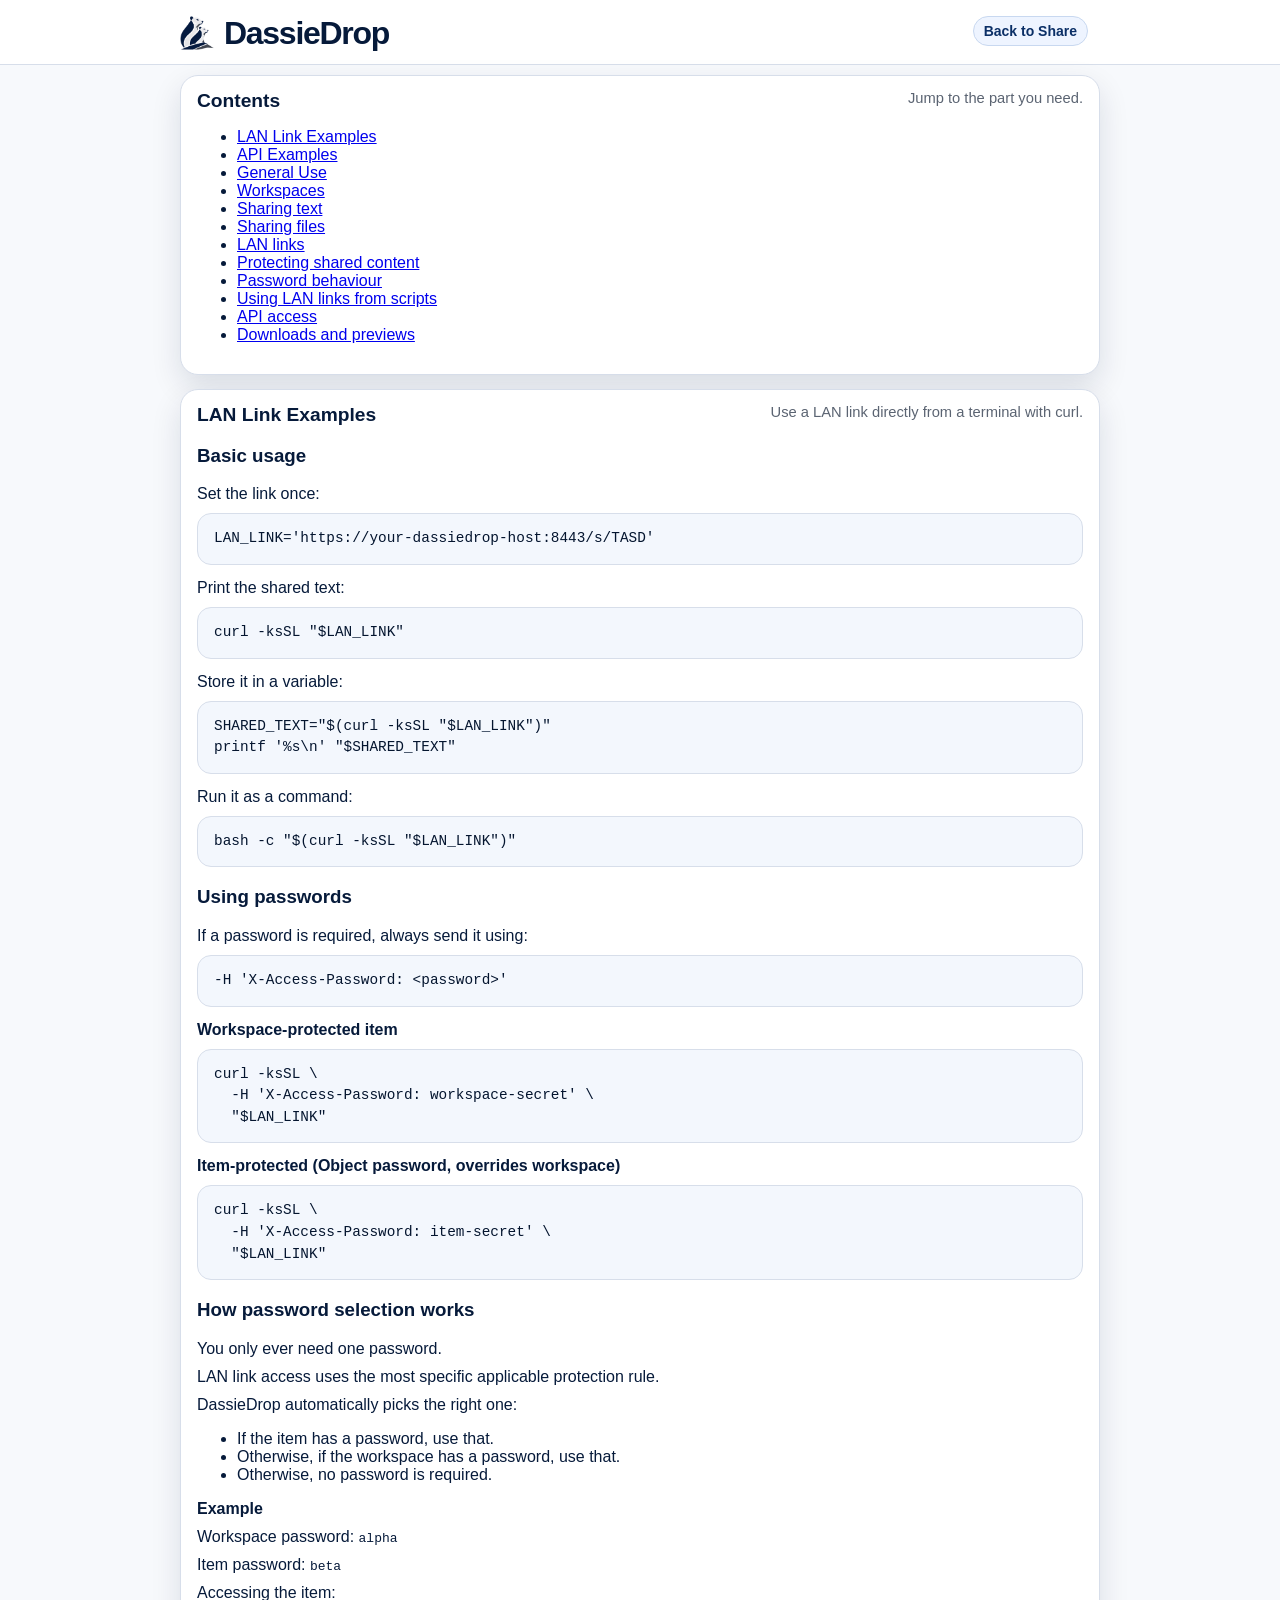
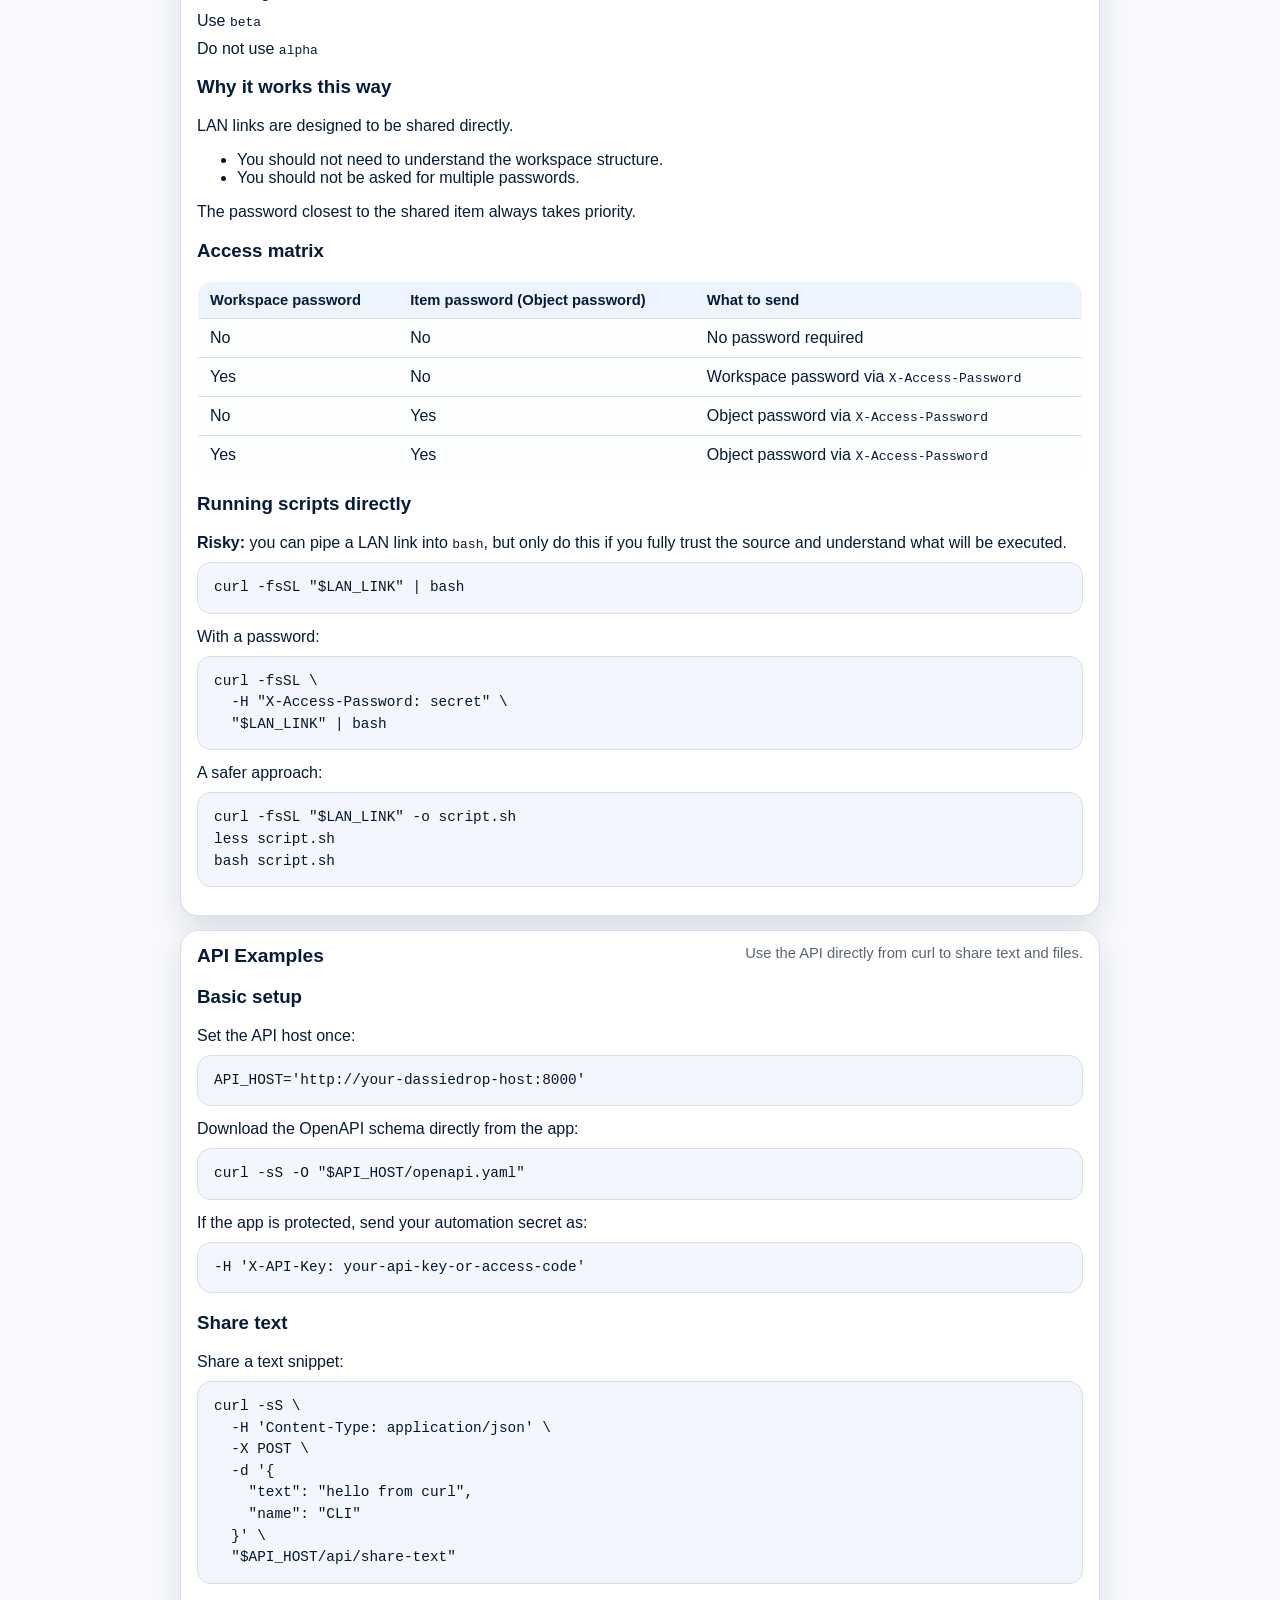
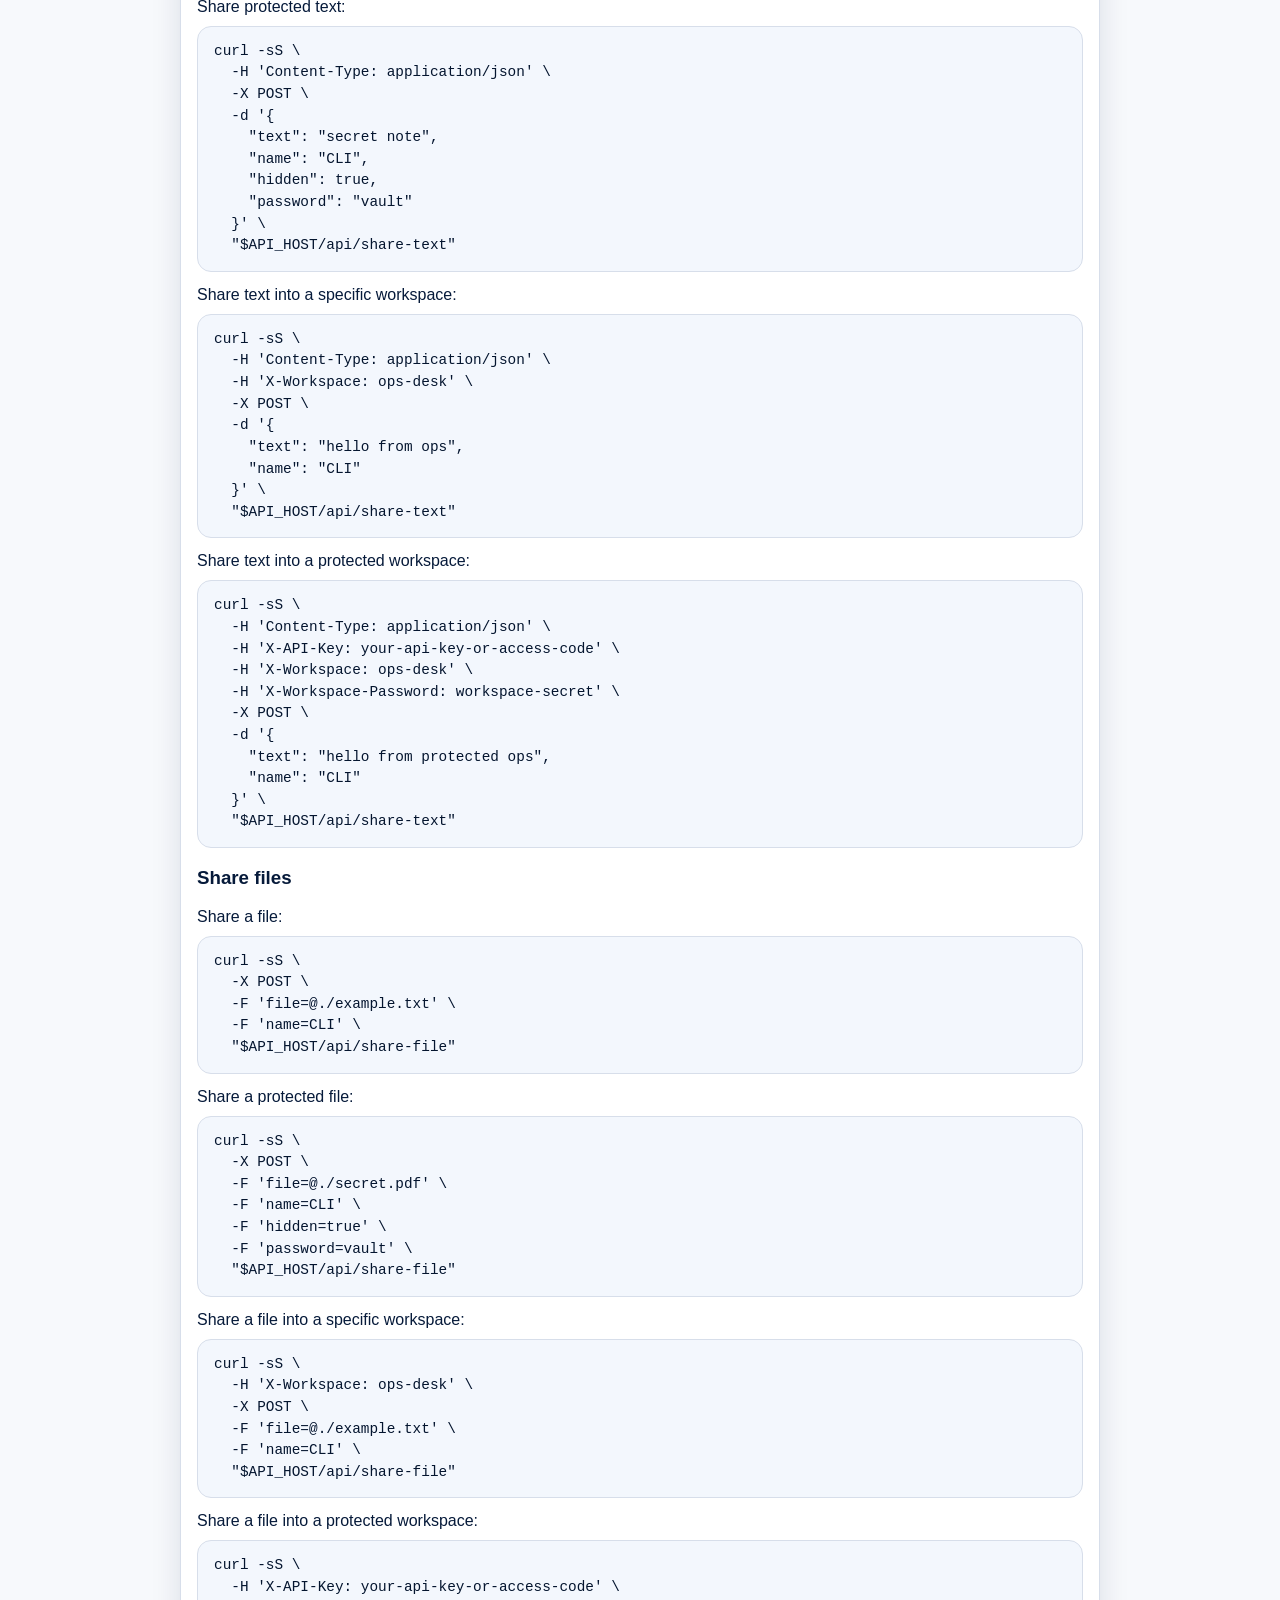
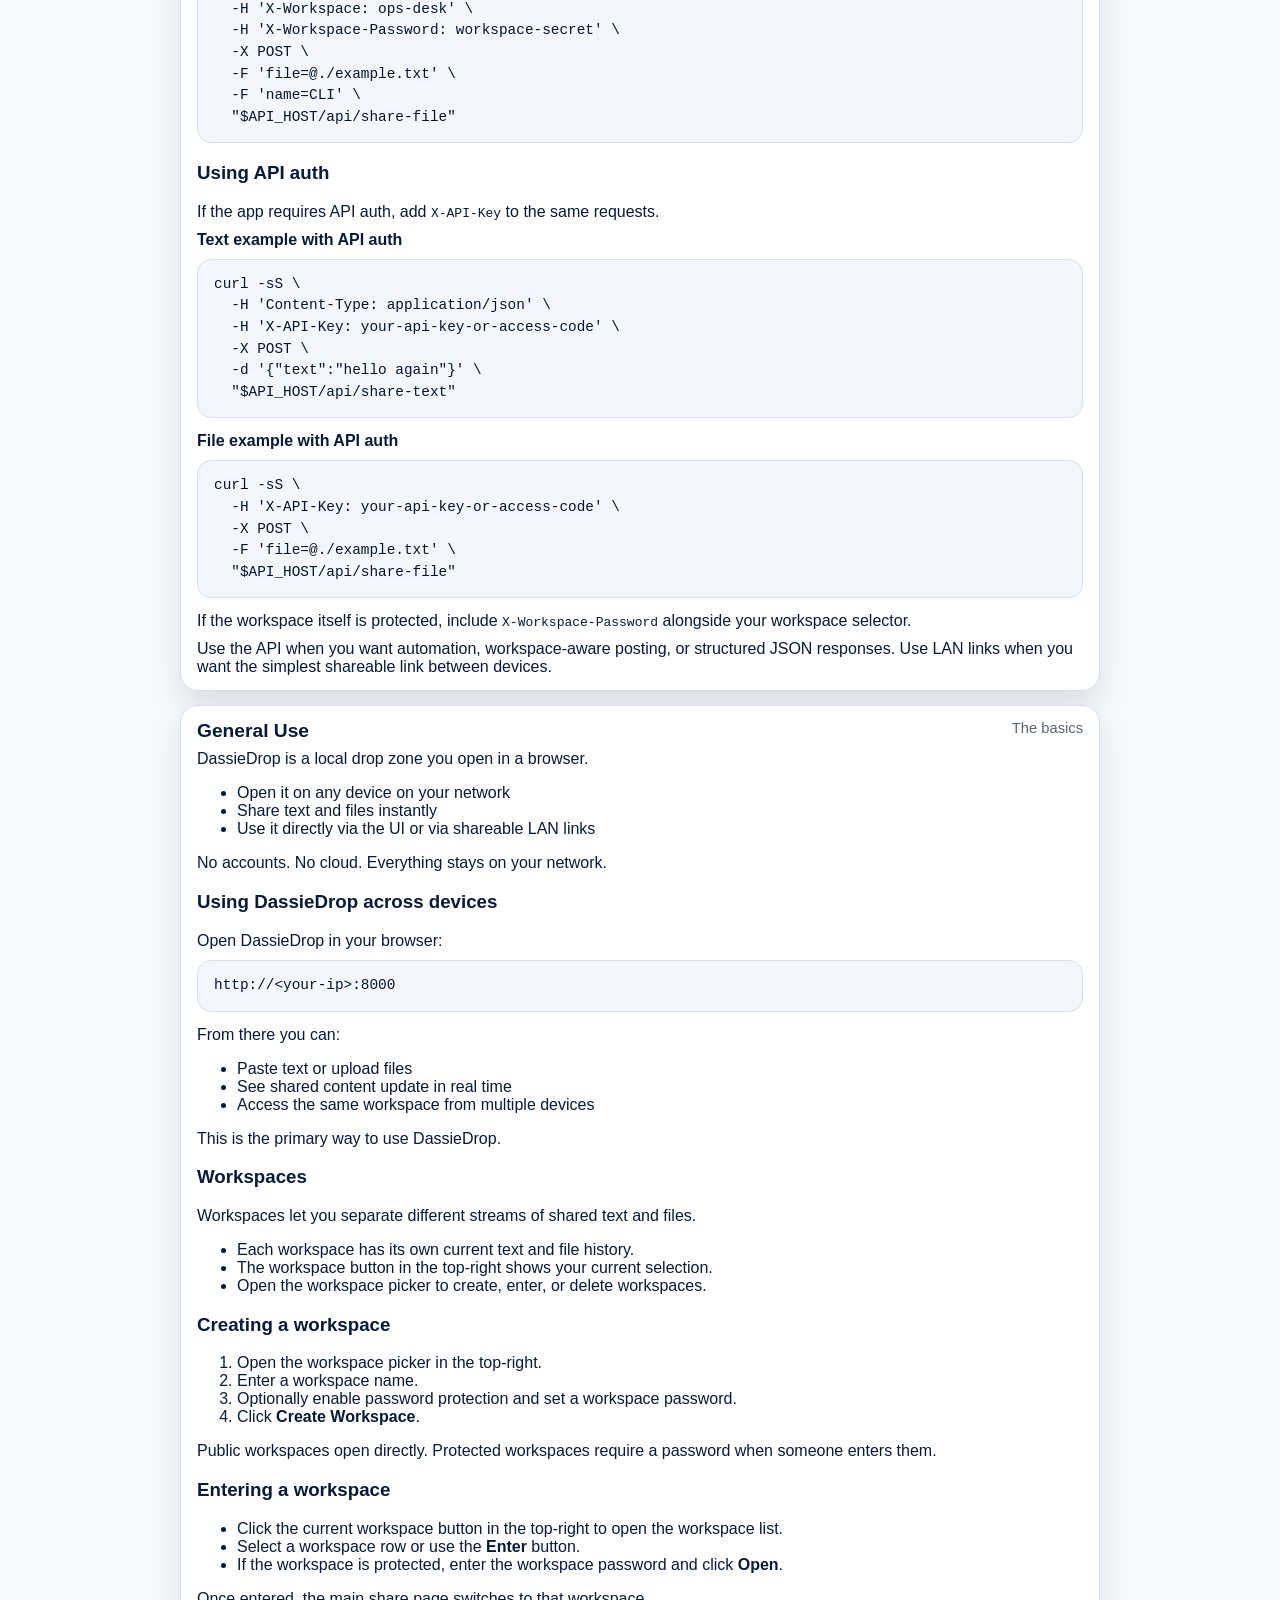
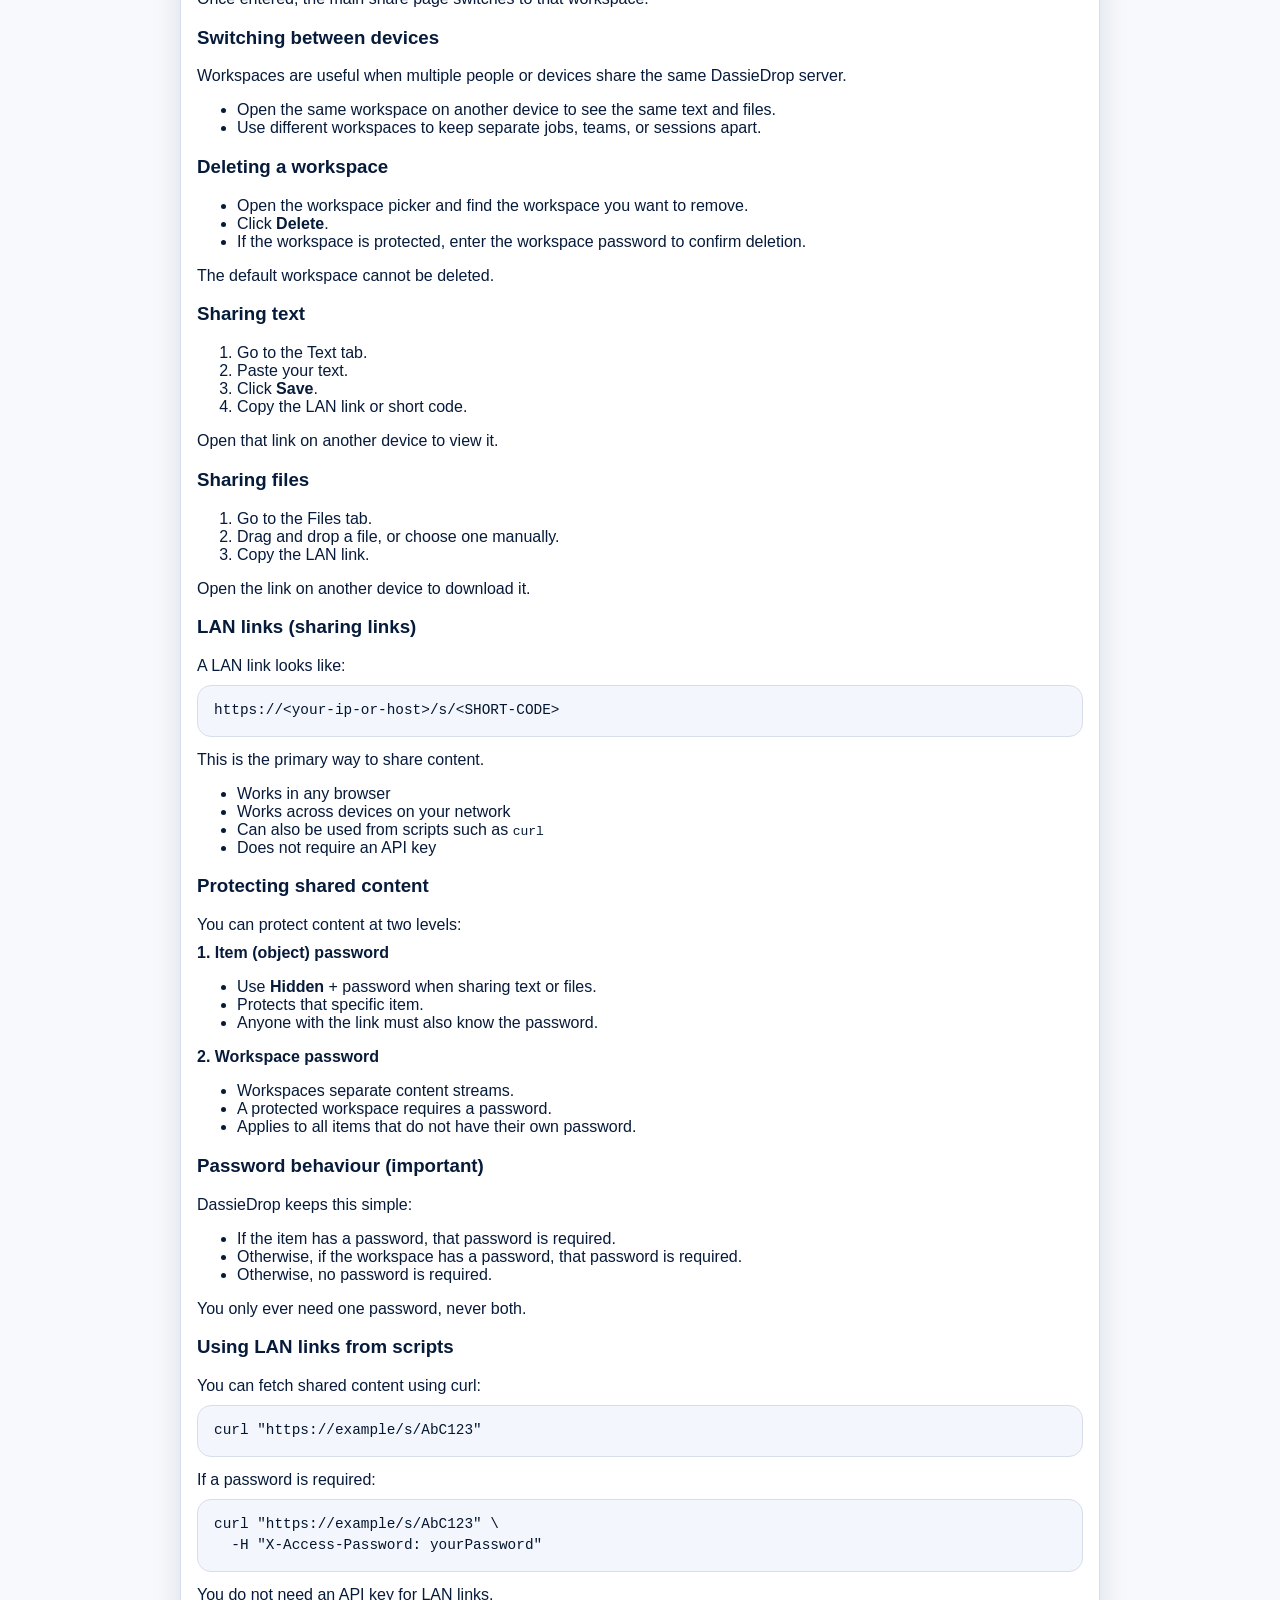
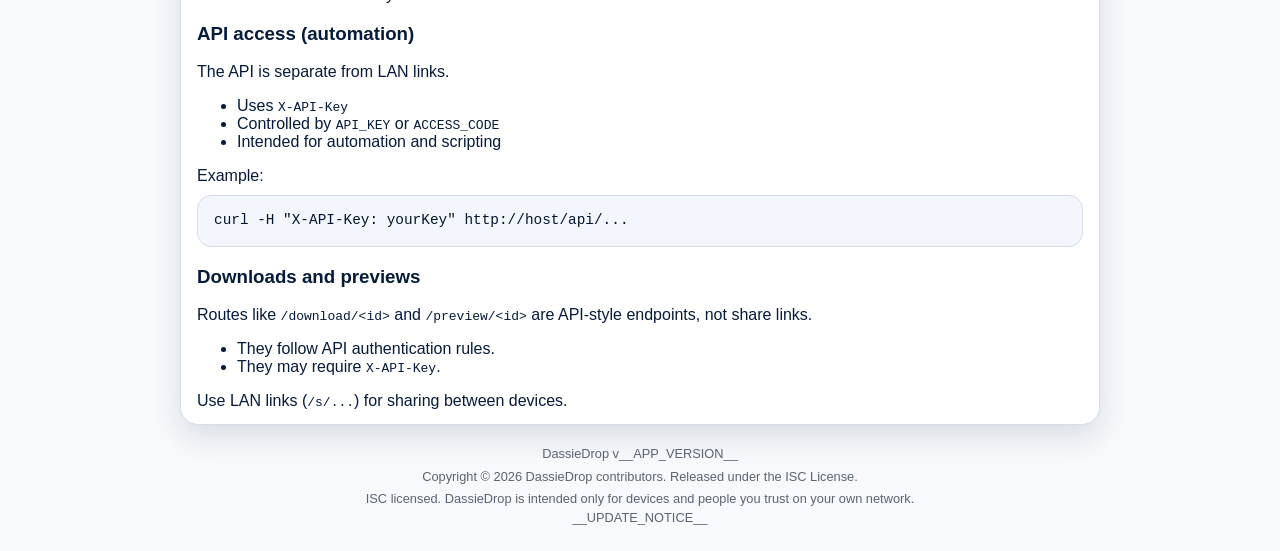
==== commit f2696215: "Expose OpenAPI schema from app help" ====
--- a/templates/help.html
+++ b/templates/help.html
@@ -177,6 +177,9 @@
         <p>Set the API host once:</p>
         <pre class="help-code"><code>API_HOST='http://your-dassiedrop-host:8000'</code></pre>
 
+        <p>Download the OpenAPI schema directly from the app:</p>
+        <pre class="help-code"><code>curl -sS -O "$API_HOST/openapi.yaml"</code></pre>
+
         <p>If the app is protected, send your automation secret as:</p>
         <pre class="help-code"><code>-H 'X-API-Key: your-api-key-or-access-code'</code></pre>
 
@@ -206,7 +209,7 @@
         <p>Share text into a specific workspace:</p>
         <pre class="help-code"><code>curl -sS \
   -H 'Content-Type: application/json' \
-  -H 'X-Workspace-Name: ops-desk' \
+  -H 'X-Workspace: ops-desk' \
   -X POST \
   -d '{
     "text": "hello from ops",
@@ -218,7 +221,7 @@
         <pre class="help-code"><code>curl -sS \
   -H 'Content-Type: application/json' \
   -H 'X-API-Key: your-api-key-or-access-code' \
-  -H 'X-Workspace-Name: ops-desk' \
+  -H 'X-Workspace: ops-desk' \
   -H 'X-Workspace-Password: workspace-secret' \
   -X POST \
   -d '{
@@ -246,7 +249,7 @@
 
         <p>Share a file into a specific workspace:</p>
         <pre class="help-code"><code>curl -sS \
-  -H 'X-Workspace-Name: ops-desk' \
+  -H 'X-Workspace: ops-desk' \
   -X POST \
   -F 'file=@./example.txt' \
   -F 'name=CLI' \
@@ -255,7 +258,7 @@
         <p>Share a file into a protected workspace:</p>
         <pre class="help-code"><code>curl -sS \
   -H 'X-API-Key: your-api-key-or-access-code' \
-  -H 'X-Workspace-Name: ops-desk' \
+  -H 'X-Workspace: ops-desk' \
   -H 'X-Workspace-Password: workspace-secret' \
   -X POST \
   -F 'file=@./example.txt' \
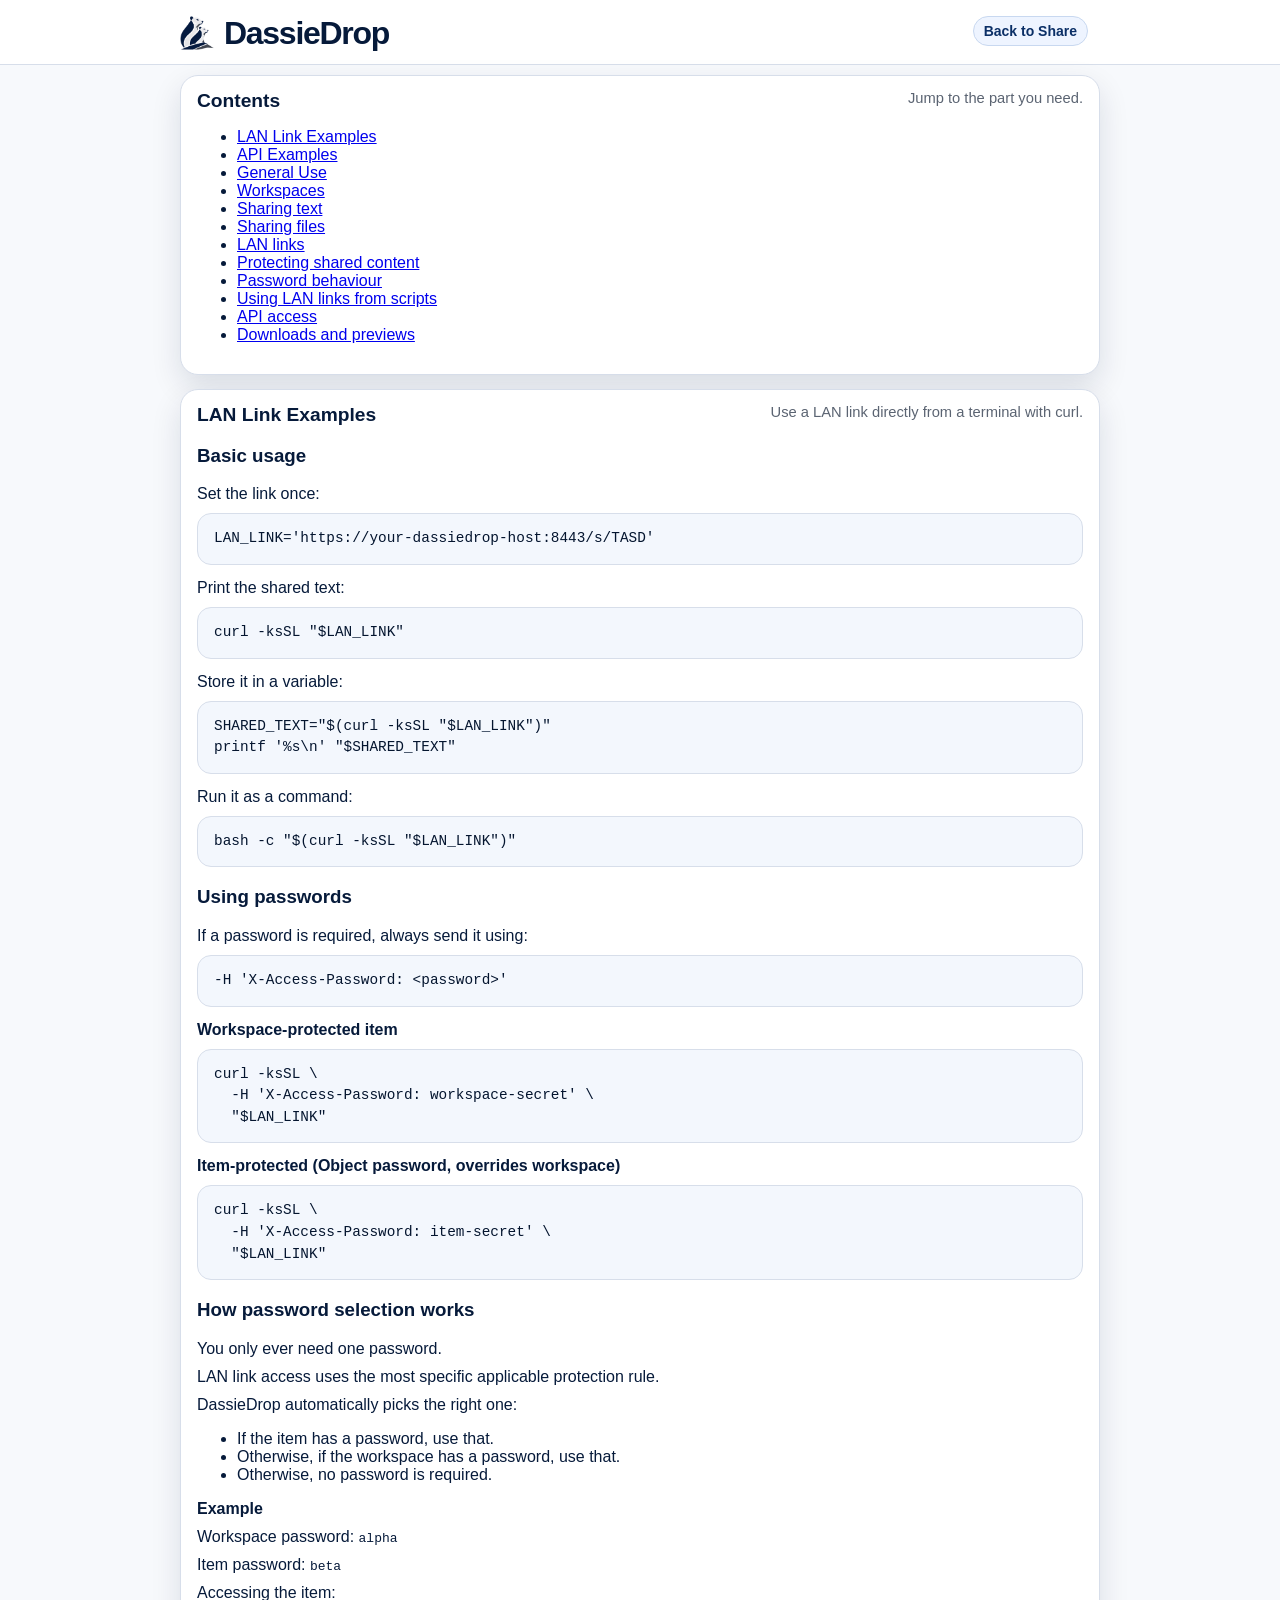
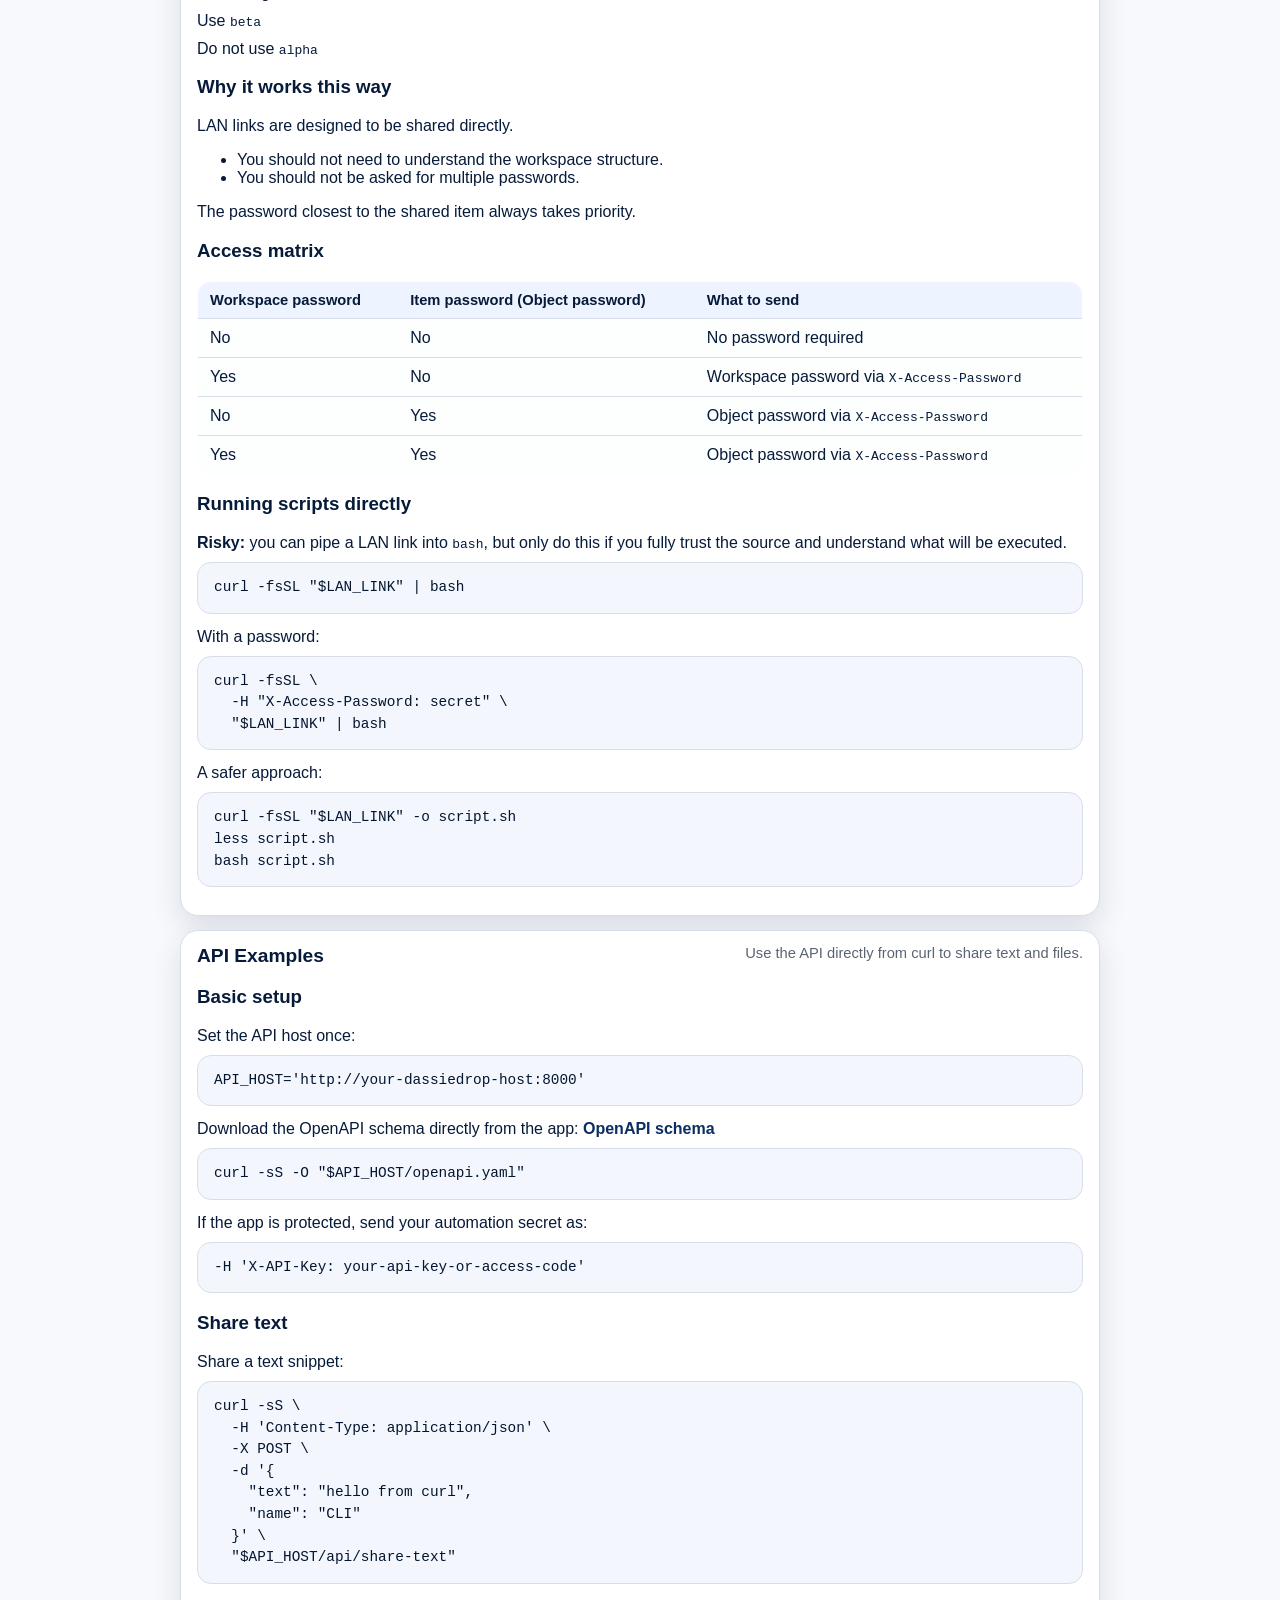
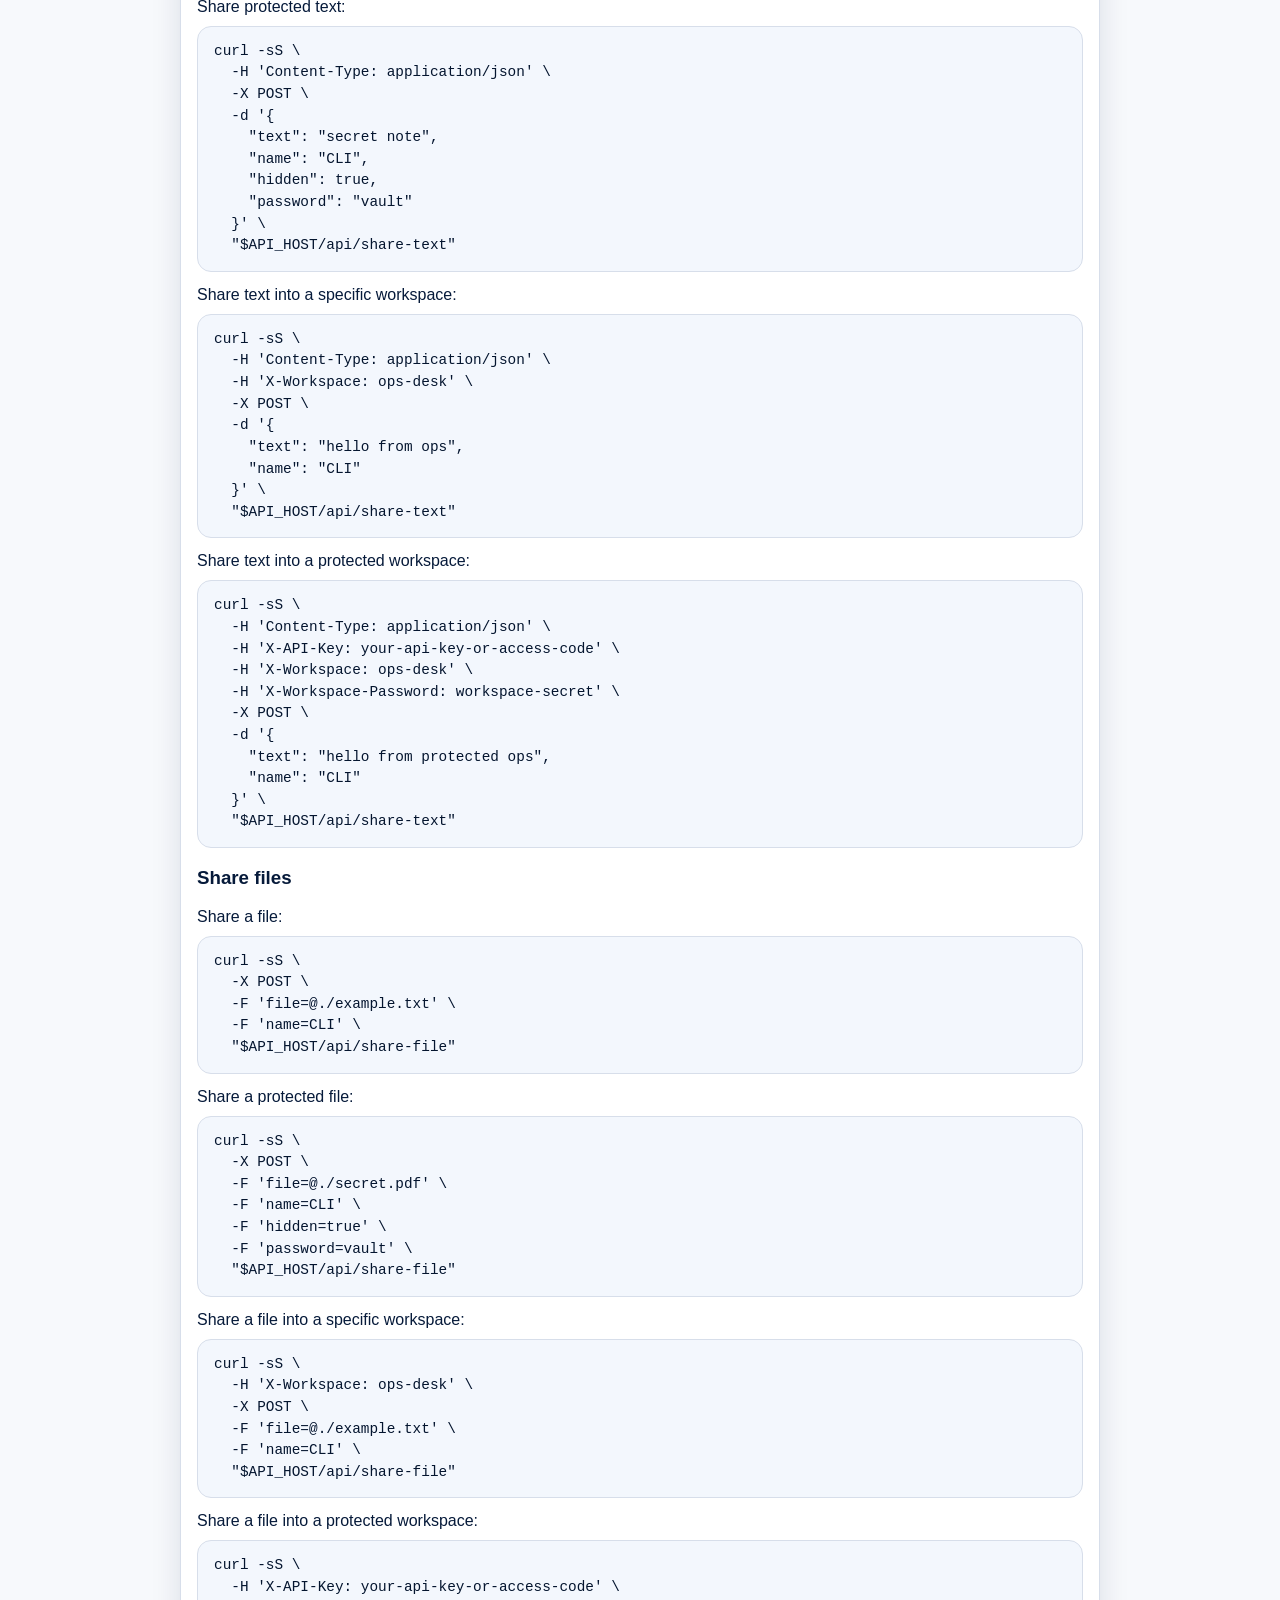
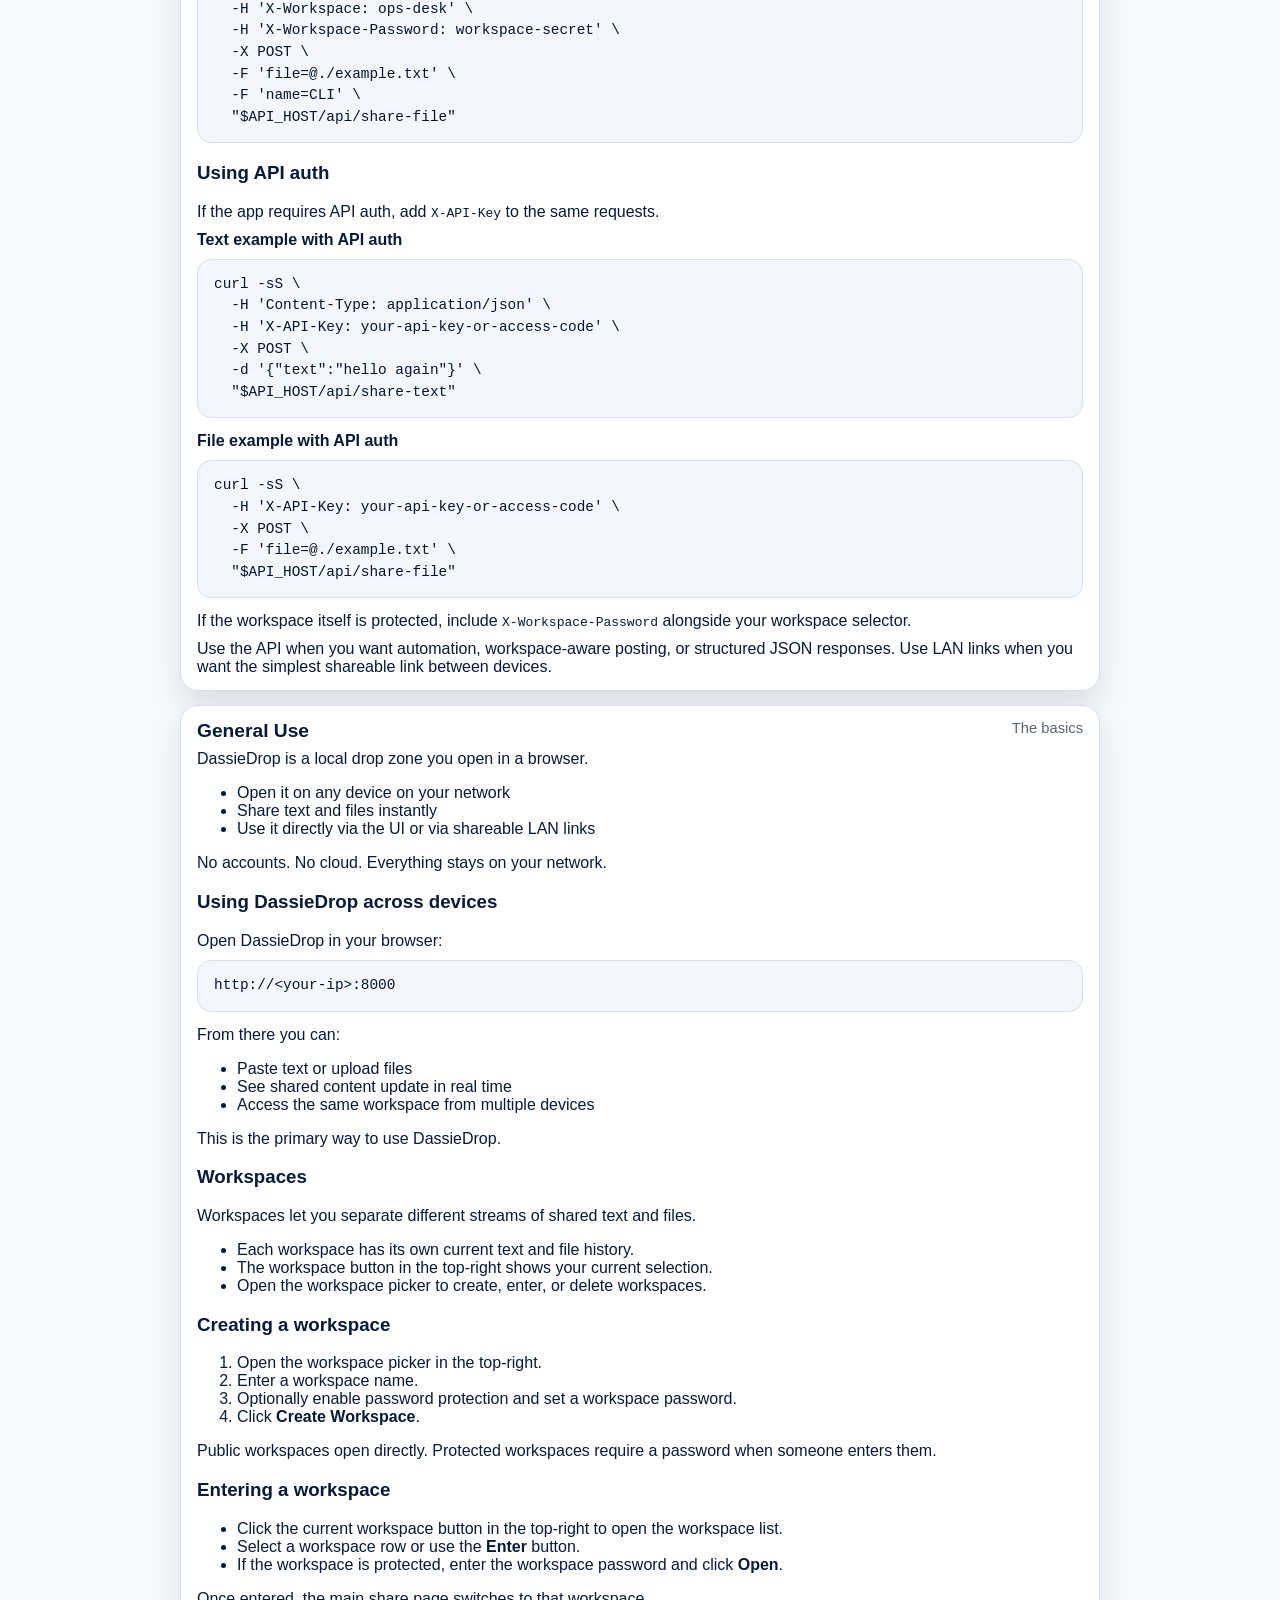
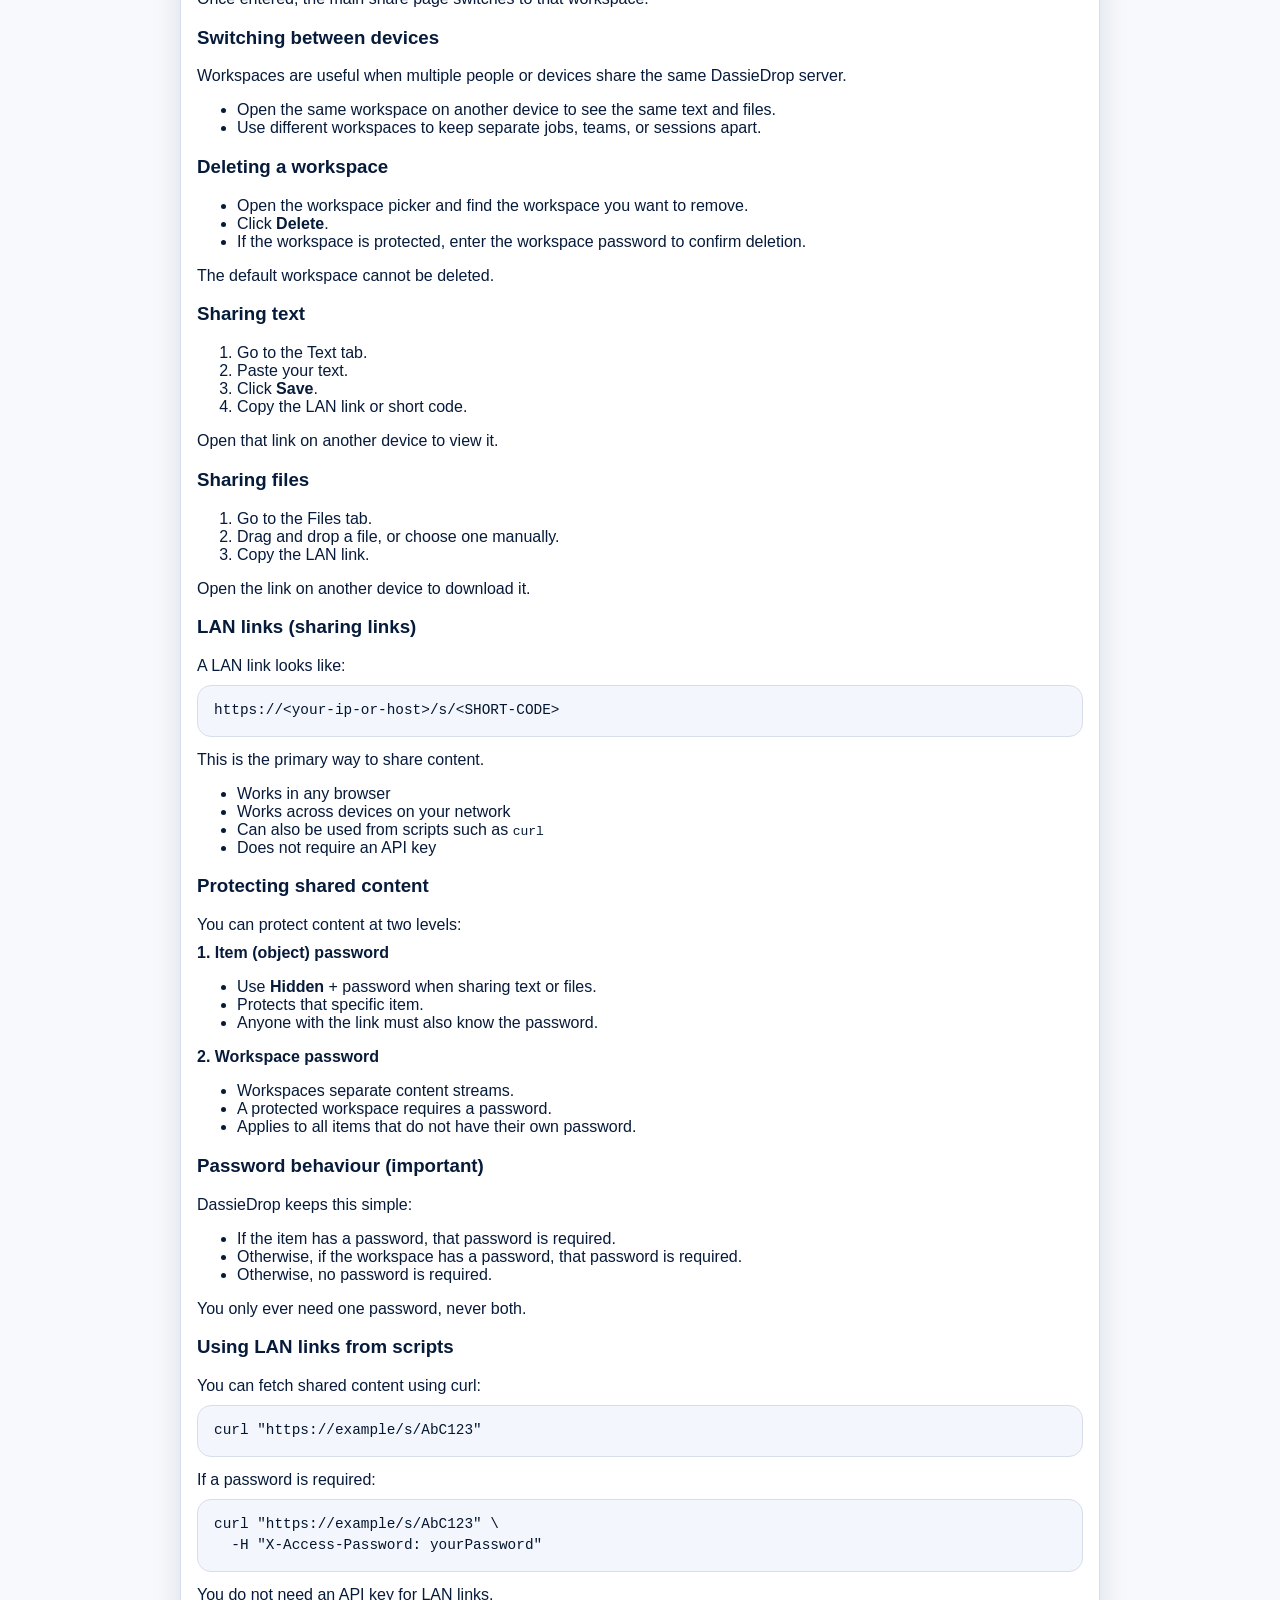
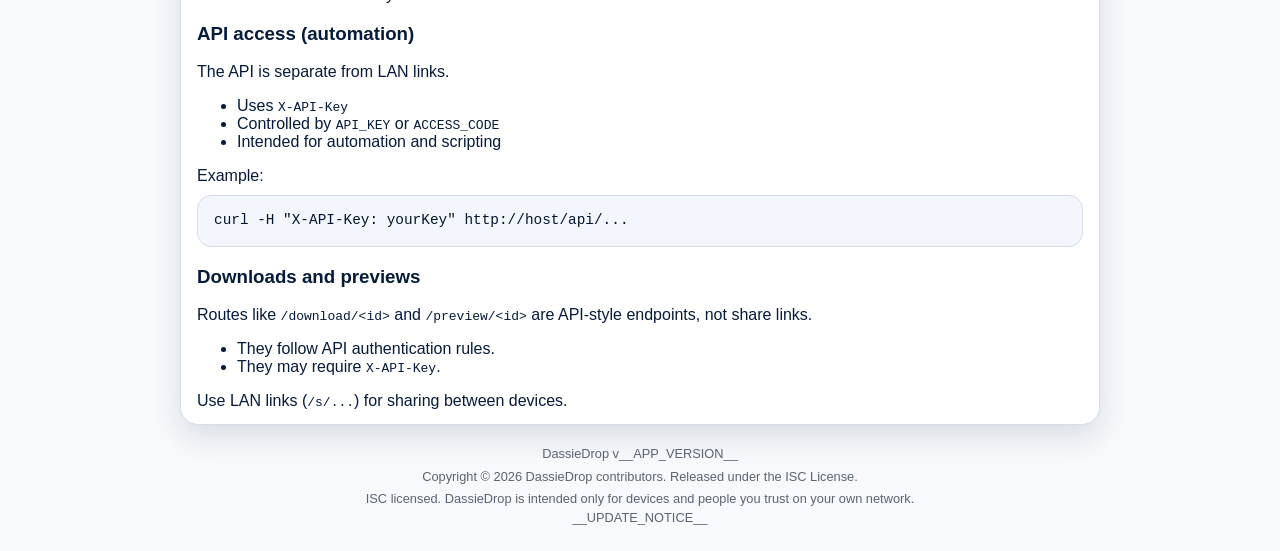
==== commit d93353e3: "Bundle OpenAPI schema and link it in UI" ====
--- a/templates/help.html
+++ b/templates/help.html
@@ -177,7 +177,7 @@
         <p>Set the API host once:</p>
         <pre class="help-code"><code>API_HOST='http://your-dassiedrop-host:8000'</code></pre>
 
-        <p>Download the OpenAPI schema directly from the app:</p>
+        <p>Download the OpenAPI schema directly from the app: <a class="footer-link" href="/openapi.yaml">OpenAPI schema</a></p>
         <pre class="help-code"><code>curl -sS -O "$API_HOST/openapi.yaml"</code></pre>
 
         <p>If the app is protected, send your automation secret as:</p>
